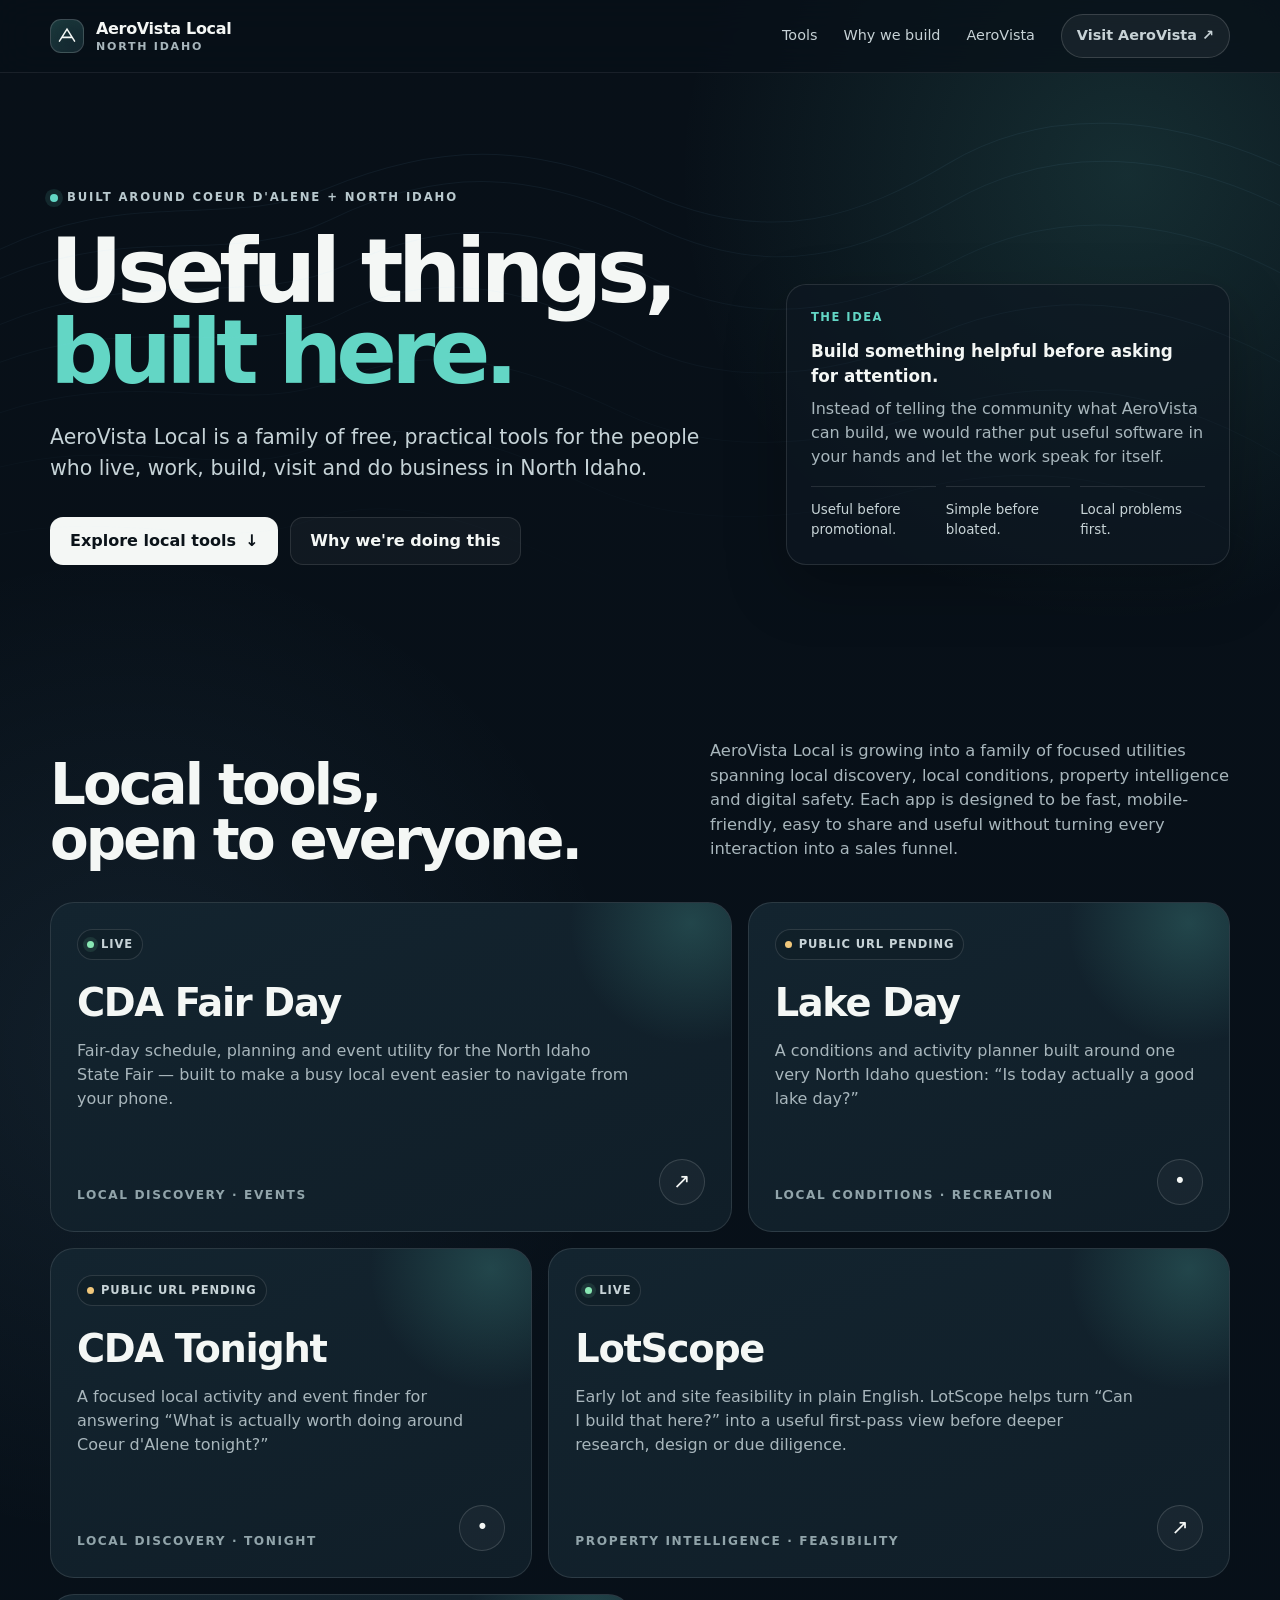
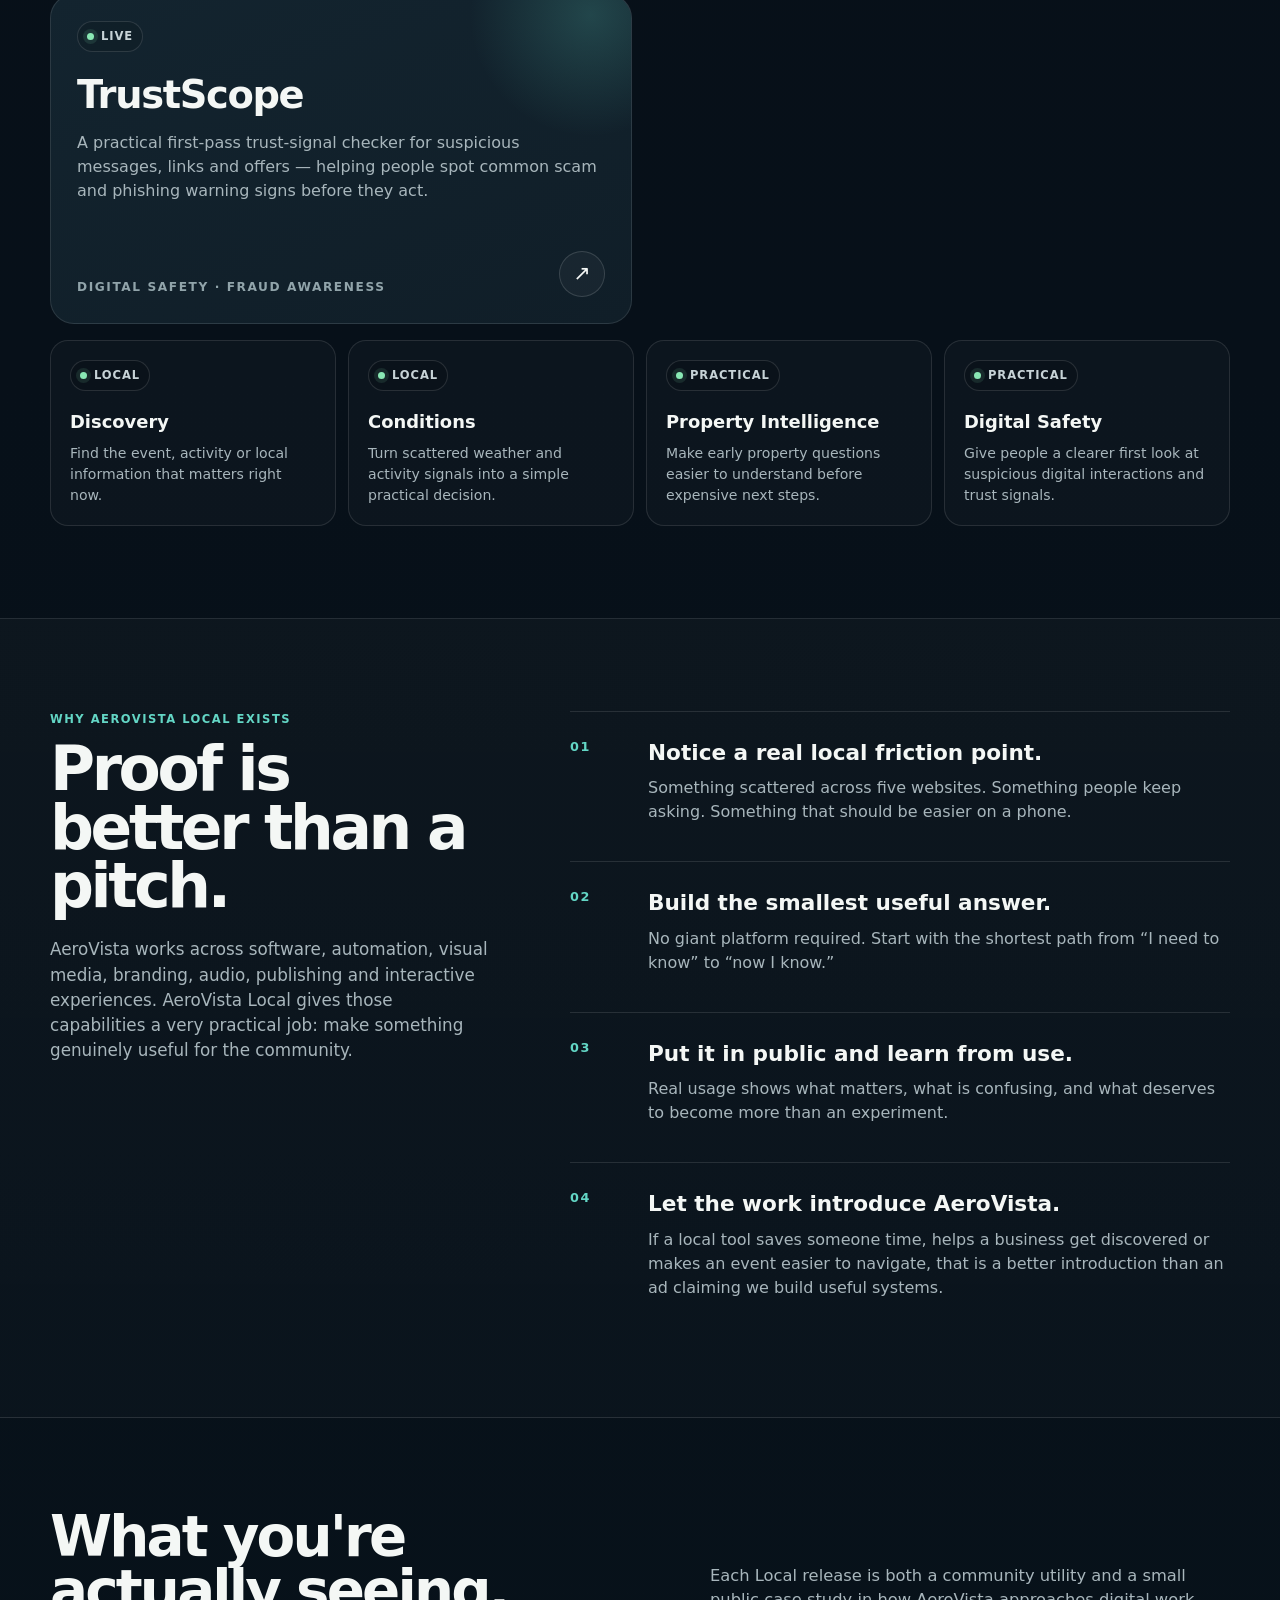
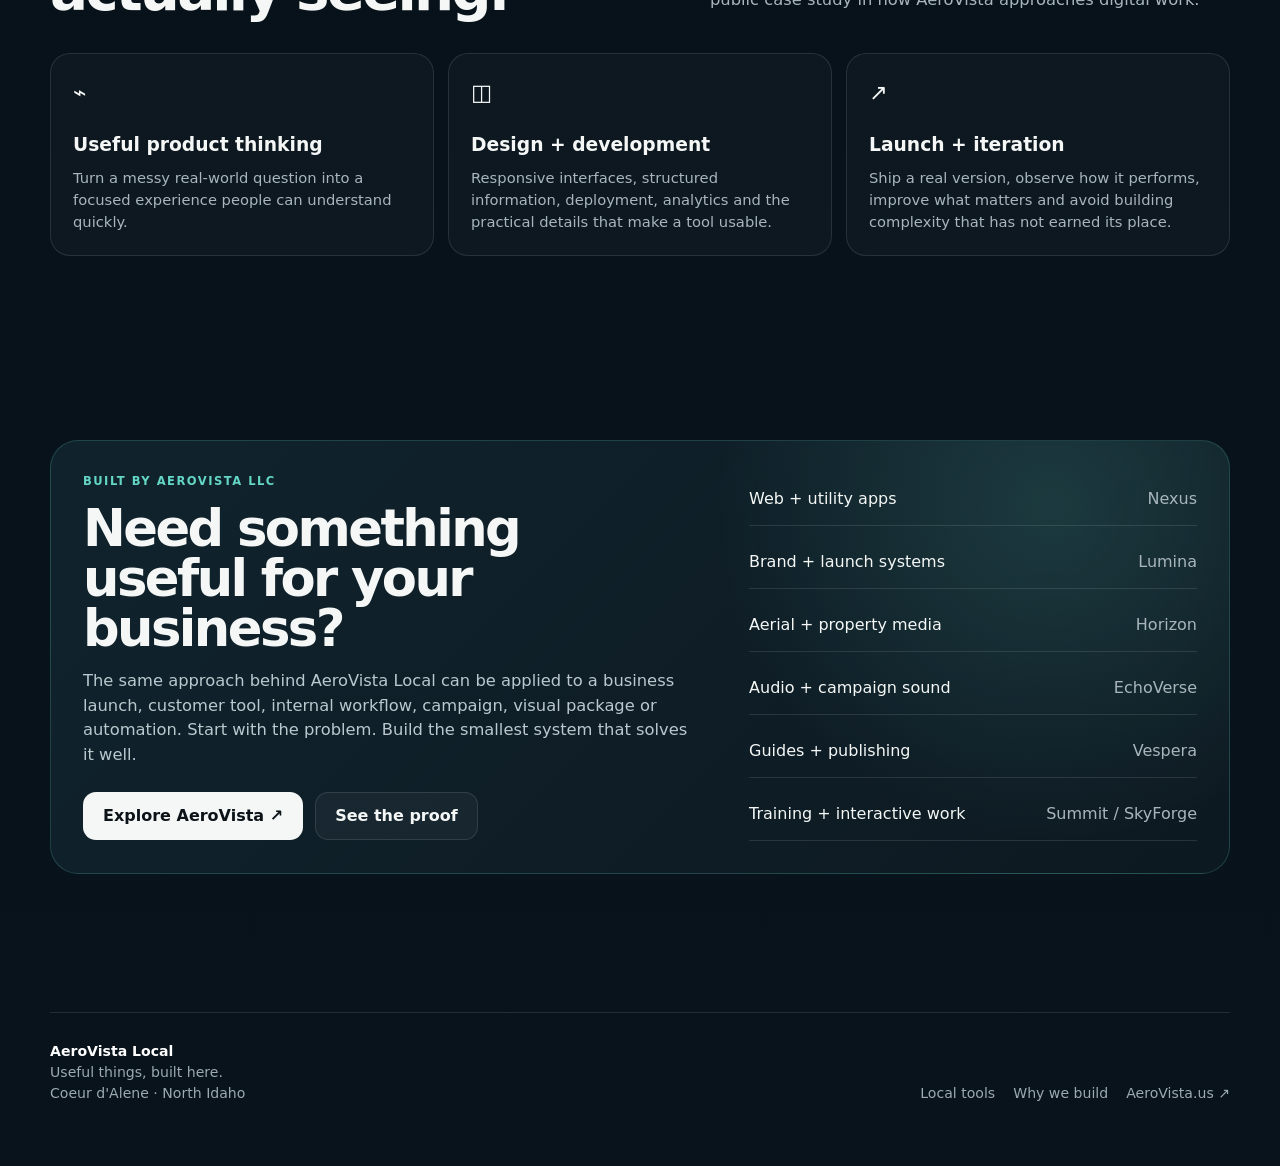
==== index.html @ 61e53342 "Rename aerovista-local-landing.html to index.html" ====
<!doctype html>
<html lang="en">
<head>
  <meta charset="utf-8" />
  <meta name="viewport" content="width=device-width,initial-scale=1" />
  <meta name="theme-color" content="#0a1118" />
  <meta name="description" content="AeroVista Local — free utilities for Coeur d'Alene and North Idaho spanning local discovery, conditions, property intelligence and digital safety." />
  <meta property="og:title" content="AeroVista Local — Useful things, built here." />
  <meta property="og:description" content="Free AeroVista Local utilities for North Idaho: CDA Fair Day, Lake Day, CDA Tonight, LotScope and TrustScope." />
  <meta property="og:type" content="website" />
  <title>AeroVista Local — Useful things, built here.</title>
  <style>
    :root{
      --bg:#081018;
      --bg2:#0d1821;
      --card:#101e28;
      --card2:#13242f;
      --ink:#f4f7f5;
      --muted:#a8b6bc;
      --soft:#dce6e4;
      --line:rgba(255,255,255,.11);
      --accent:#63d6c5;
      --accent2:#8bd2ff;
      --warm:#f0c77b;
      --good:#89e8b4;
      --shadow:0 22px 60px rgba(0,0,0,.25);
      --radius:24px;
      --max:1180px;
    }
    *{box-sizing:border-box}
    html{scroll-behavior:smooth}
    body{
      margin:0;
      font-family:Inter, ui-sans-serif, system-ui, -apple-system, BlinkMacSystemFont, "Segoe UI", sans-serif;
      color:var(--ink);
      background:
        radial-gradient(circle at 88% 4%, rgba(99,214,197,.15), transparent 28rem),
        radial-gradient(circle at 10% 24%, rgba(139,210,255,.08), transparent 31rem),
        linear-gradient(180deg,var(--bg),#071019 45%,#08131b 100%);
      line-height:1.5;
      min-height:100vh;
    }
    a{color:inherit;text-decoration:none}
    button,a{ -webkit-tap-highlight-color:transparent }
    .wrap{width:min(calc(100% - 36px),var(--max));margin:auto}
    .topo{
      position:absolute;inset:0;overflow:hidden;pointer-events:none;opacity:.33;
      mask-image:linear-gradient(to bottom,black 15%,transparent 95%);
    }
    .topo svg{width:100%;height:100%;min-height:820px;display:block}
    .site-header{
      position:sticky;top:0;z-index:50;
      backdrop-filter:blur(18px);
      background:rgba(8,16,24,.72);
      border-bottom:1px solid rgba(255,255,255,.075);
    }
    .nav{
      min-height:72px;display:flex;align-items:center;justify-content:space-between;gap:24px
    }
    .brand{display:flex;align-items:center;gap:12px;font-weight:760;letter-spacing:-.02em}
    .mark{
      width:34px;height:34px;border:1px solid rgba(255,255,255,.18);border-radius:11px;
      display:grid;place-items:center;background:linear-gradient(145deg,rgba(99,214,197,.18),rgba(139,210,255,.08));
      box-shadow:inset 0 0 25px rgba(99,214,197,.08);
    }
    .brand small{display:block;color:var(--muted);font-size:.69rem;text-transform:uppercase;letter-spacing:.16em;font-weight:700;margin-top:-2px}
    .nav-links{display:flex;align-items:center;gap:26px;color:#c7d2d6;font-size:.9rem}
    .nav-links a:hover{color:white}
    .nav-cta{
      border:1px solid rgba(255,255,255,.15);background:rgba(255,255,255,.055);
      padding:10px 15px;border-radius:999px;font-weight:700
    }
    .hero{position:relative;padding:112px 0 82px;overflow:hidden}
    .hero-grid{display:grid;grid-template-columns:1.2fr .8fr;gap:70px;align-items:end}
    .eyebrow{
      display:inline-flex;gap:9px;align-items:center;
      color:#b9c9ce;text-transform:uppercase;letter-spacing:.16em;font-weight:800;font-size:.73rem;
      margin-bottom:24px
    }
    .dot{width:8px;height:8px;border-radius:50%;background:var(--accent);box-shadow:0 0 0 5px rgba(99,214,197,.12)}
    h1{font-size:clamp(3.3rem,7vw,7.1rem);line-height:.91;letter-spacing:-.065em;margin:0 0 28px;max-width:900px}
    h1 .local{color:var(--accent)}
    .lede{font-size:clamp(1.08rem,1.6vw,1.35rem);color:#c6d3d7;max-width:720px;margin:0 0 34px}
    .hero-actions{display:flex;flex-wrap:wrap;gap:12px}
    .btn{
      min-height:48px;padding:0 19px;border-radius:13px;display:inline-flex;align-items:center;justify-content:center;
      gap:9px;font-weight:800;border:1px solid var(--line);transition:.2s transform,.2s background
    }
    .btn:hover{transform:translateY(-2px)}
    .btn.primary{background:var(--ink);color:#0b1319;border-color:transparent}
    .btn.secondary{background:rgba(255,255,255,.04)}
    .hero-note{
      padding:24px;border:1px solid var(--line);border-radius:20px;background:rgba(13,24,33,.7);
      box-shadow:var(--shadow)
    }
    .hero-note strong{font-size:1.05rem}
    .hero-note p{color:var(--muted);margin:8px 0 0}
    .mini-label{font-size:.72rem;text-transform:uppercase;letter-spacing:.13em;color:var(--accent);font-weight:850;margin-bottom:12px}
    .principles{display:grid;grid-template-columns:repeat(3,1fr);gap:10px;margin-top:17px}
    .principle{
      border-top:1px solid var(--line);padding-top:13px;color:#c7d3d6;font-size:.84rem
    }
    .section{padding:92px 0}
    .section-head{display:flex;align-items:end;justify-content:space-between;gap:40px;margin-bottom:34px}
    .section-head h2{font-size:clamp(2.2rem,4.4vw,4.5rem);line-height:.97;letter-spacing:-.05em;margin:0}
    .section-head p{max-width:520px;color:var(--muted);margin:0 0 6px;font-size:1.02rem}
    .tools-grid{display:grid;grid-template-columns:repeat(12,1fr);gap:16px}
    .tool{
      grid-column:span 6;min-height:330px;border-radius:var(--radius);border:1px solid var(--line);
      padding:26px;position:relative;overflow:hidden;background:linear-gradient(160deg,var(--card2),var(--card));
      display:flex;flex-direction:column;justify-content:space-between;
      transition:.22s transform,.22s border-color,.22s box-shadow
    }
    .tool:hover{transform:translateY(-4px);border-color:rgba(99,214,197,.34);box-shadow:0 26px 60px rgba(0,0,0,.22)}
    .tool:before{
      content:"";position:absolute;width:260px;height:260px;border-radius:50%;right:-90px;top:-110px;
      background:radial-gradient(circle,rgba(99,214,197,.2),transparent 66%);
    }
    .tool.featured{grid-column:span 7}
    .tool.side{grid-column:span 5}
    .status{
      display:inline-flex;align-items:center;gap:7px;border:1px solid rgba(255,255,255,.12);border-radius:999px;
      padding:6px 9px;color:#c7d3d7;font-size:.72rem;font-weight:850;text-transform:uppercase;letter-spacing:.08em;background:rgba(0,0,0,.11)
    }
    .status.live:before{content:"";width:7px;height:7px;border-radius:50%;background:var(--good);box-shadow:0 0 0 4px rgba(137,232,180,.11)}
    .status.next:before{content:"";width:7px;height:7px;border-radius:50%;background:var(--warm)}
    .tool h3{font-size:clamp(1.7rem,3vw,2.55rem);margin:14px 0 8px;letter-spacing:-.035em}
    .tool p{color:var(--muted);max-width:560px;margin:0}
    .tool-foot{display:flex;align-items:end;justify-content:space-between;gap:16px;margin-top:38px}
    .tool-type{font-size:.76rem;color:#91a4aa;text-transform:uppercase;letter-spacing:.13em;font-weight:800}
    .arrow{
      width:46px;height:46px;border-radius:50%;display:grid;place-items:center;border:1px solid rgba(255,255,255,.14);
      font-size:1.3rem;background:rgba(255,255,255,.035)
    }
    .coming{margin-top:16px;display:grid;grid-template-columns:repeat(4,1fr);gap:12px}
    .coming-card{border:1px solid var(--line);background:rgba(255,255,255,.025);border-radius:18px;padding:19px;min-height:160px}
    .coming-card h4{font-size:1.12rem;margin:18px 0 7px}
    .coming-card p{font-size:.88rem;color:var(--muted);margin:0}
    .story{
      border-block:1px solid var(--line);
      background:linear-gradient(180deg,rgba(255,255,255,.025),rgba(255,255,255,.012));
    }
    .story-grid{display:grid;grid-template-columns:.8fr 1.2fr;gap:80px;align-items:start}
    .story-sticky{position:sticky;top:110px}
    .story-sticky h2{font-size:clamp(2.5rem,4.8vw,4.9rem);line-height:.95;letter-spacing:-.055em;margin:0 0 22px}
    .story-sticky p{color:var(--muted);font-size:1.05rem}
    .steps{display:grid;gap:12px}
    .step{display:grid;grid-template-columns:58px 1fr;gap:20px;border-top:1px solid var(--line);padding:25px 0}
    .step-num{font-size:.8rem;color:var(--accent);font-weight:850;letter-spacing:.12em}
    .step h3{margin:0 0 7px;font-size:1.35rem}
    .step p{margin:0;color:var(--muted)}
    .proof-grid{display:grid;grid-template-columns:repeat(3,1fr);gap:14px}
    .proof-card{border:1px solid var(--line);border-radius:20px;padding:22px;background:rgba(255,255,255,.026)}
    .proof-card .icon{font-size:1.4rem}
    .proof-card h3{font-size:1.17rem;margin:22px 0 7px}
    .proof-card p{margin:0;color:var(--muted);font-size:.92rem}
    .business{
      padding:32px;border-radius:28px;border:1px solid rgba(99,214,197,.2);
      background:
        radial-gradient(circle at 85% 15%,rgba(99,214,197,.16),transparent 21rem),
        linear-gradient(135deg,#10232d,#0d1921);
      display:grid;grid-template-columns:1.15fr .85fr;gap:60px;align-items:center
    }
    .business h2{font-size:clamp(2.4rem,4vw,4.3rem);line-height:.98;letter-spacing:-.05em;margin:0 0 16px}
    .business p{color:#b9c9ce;font-size:1.02rem;max-width:650px}
    .service-list{display:grid;gap:10px}
    .service{padding:14px 0;border-bottom:1px solid var(--line);display:flex;justify-content:space-between;gap:20px}
    .service span:last-child{color:var(--muted)}
    .footer{padding:46px 0 62px;color:#9babb0;font-size:.88rem}
    .footer-grid{display:flex;justify-content:space-between;align-items:end;gap:30px;border-top:1px solid var(--line);padding-top:28px}
    .footer strong{color:white}
    .tiny-links{display:flex;gap:18px;flex-wrap:wrap}
    @media (max-width:900px){
      .nav-links a:not(.nav-cta){display:none}
      .hero{padding-top:82px}
      .hero-grid,.story-grid,.business{grid-template-columns:1fr;gap:36px}
      .hero-note{max-width:600px}
      .tool.featured,.tool.side,.tool{grid-column:span 12}
      .coming{grid-template-columns:repeat(2,1fr)}
      .story-sticky{position:static}
      .proof-grid{grid-template-columns:1fr}
      .section-head{display:block}
      .section-head p{margin-top:18px}
    }
    @media (max-width:580px){
      .wrap{width:min(calc(100% - 24px),var(--max))}
      .nav{min-height:64px}
      .brand small{display:none}
      .hero{padding:66px 0 60px}
      h1{font-size:clamp(3rem,17vw,4.7rem)}
      .principles{grid-template-columns:1fr}
      .section{padding:68px 0}
      .coming{grid-template-columns:1fr}
      .tool{min-height:300px;padding:22px}
      .business{padding:24px}
      .footer-grid{display:block}
      .tiny-links{margin-top:22px}
    }
    @media (prefers-reduced-motion:reduce){
      html{scroll-behavior:auto}
      *{transition:none!important}
    }
  </style>
</head>
<body>
  <header class="site-header">
    <div class="wrap nav">
      <a class="brand" href="#top" aria-label="AeroVista Local home">
        <span class="mark" aria-hidden="true">
          <svg viewBox="0 0 32 32" width="22" height="22" fill="none">
            <path d="M5 23.5 16 6l11 17.5M9.2 18h13.6" stroke="currentColor" stroke-width="2.2" stroke-linecap="round"/>
          </svg>
        </span>
        <span>AeroVista Local<small>North Idaho</small></span>
      </a>
      <nav class="nav-links" aria-label="Primary navigation">
        <a href="#tools">Tools</a>
        <a href="#why">Why we build</a>
        <a href="#aerovista">AeroVista</a>
        <a class="nav-cta" href="https://aerovista.us/" target="_blank" rel="noopener">Visit AeroVista ↗</a>
      </nav>
    </div>
  </header>

  <main id="top">
    <section class="hero">
      <div class="topo" aria-hidden="true">
        <svg viewBox="0 0 1600 900" preserveAspectRatio="none">
          <g fill="none" stroke="rgba(139,210,255,.20)" stroke-width="1.1">
            <path d="M-40 212C144 117 273 176 408 127s251-54 405 6 264 23 373-34 269-69 472 28"/>
            <path d="M-54 249c199-99 327-28 467-88s256-54 406 8 260 27 374-29 270-70 469 35"/>
            <path d="M-39 292c200-90 339-27 476-83s249-39 385 19 263 27 376-24 270-59 445 37"/>
            <path d="M-52 337c210-90 345-13 474-71s242-27 371 30 264 32 383-11 269-52 451 46"/>
            <path d="M-44 388c199-78 337-5 465-51s235-15 358 36 263 35 384-1 271-42 449 55"/>
            <path d="M-55 447c195-62 328 5 448-36s230-4 345 43 264 38 390 7 276-33 440 58"/>
            <path d="M-46 516c183-46 314 13 430-24s224 7 336 50 269 42 396 15 278-20 423 63"/>
            <path d="M-55 595c178-32 299 20 411-8s219 18 329 56 270 47 401 25 278-9 416 66"/>
          </g>
        </svg>
      </div>
      <div class="wrap hero-grid">
        <div>
          <div class="eyebrow"><span class="dot"></span> Built around Coeur d'Alene + North Idaho</div>
          <h1>Useful things,<br><span class="local">built here.</span></h1>
          <p class="lede">
            AeroVista Local is a family of free, practical tools for the people who live, work, build, visit and do business in North Idaho.
          </p>
          <div class="hero-actions">
            <a class="btn primary" href="#tools">Explore local tools <span>↓</span></a>
            <a class="btn secondary" href="#why">Why we're doing this</a>
          </div>
        </div>
        <aside class="hero-note">
          <div class="mini-label">The idea</div>
          <strong>Build something helpful before asking for attention.</strong>
          <p>
            Instead of telling the community what AeroVista can build, we would rather put useful software in your hands and let the work speak for itself.
          </p>
          <div class="principles">
            <div class="principle">Useful before promotional.</div>
            <div class="principle">Simple before bloated.</div>
            <div class="principle">Local problems first.</div>
          </div>
        </aside>
      </div>
    </section>

    <section class="section" id="tools">
      <div class="wrap">
        <div class="section-head">
          <h2>Local tools,<br>open to everyone.</h2>
          <p>
            AeroVista Local is growing into a family of focused utilities spanning local discovery, local conditions, property intelligence and digital safety. Each app is designed to be fast, mobile-friendly, easy to share and useful without turning every interaction into a sales funnel.
          </p>
        </div>


        <div class="tools-grid">
          <a class="tool featured" href="https://cdafair.aerovista.us/" target="_blank" rel="noopener">
            <div>
              <span class="status live">Live</span>
              <h3>CDA Fair Day</h3>
              <p>
                Fair-day schedule, planning and event utility for the North Idaho State Fair — built to make a busy local event easier to navigate from your phone.
              </p>
            </div>
            <div class="tool-foot">
              <span class="tool-type">Local discovery · Events</span>
              <span class="arrow" aria-hidden="true">↗</span>
            </div>
          </a>

          <div class="tool side">
            <div>
              <span class="status next">Public URL pending</span>
              <h3>Lake Day</h3>
              <p>
                A conditions and activity planner built around one very North Idaho question: “Is today actually a good lake day?”
              </p>
            </div>
            <div class="tool-foot">
              <span class="tool-type">Local conditions · Recreation</span>
              <span class="arrow" aria-hidden="true">•</span>
            </div>
          </div>

          <div class="tool side">
            <div>
              <span class="status next">Public URL pending</span>
              <h3>CDA Tonight</h3>
              <p>
                A focused local activity and event finder for answering “What is actually worth doing around Coeur d'Alene tonight?”
              </p>
            </div>
            <div class="tool-foot">
              <span class="tool-type">Local discovery · Tonight</span>
              <span class="arrow" aria-hidden="true">•</span>
            </div>
          </div>

          <a class="tool featured" href="https://lotscope.aerovista.us/" target="_blank" rel="noopener">
            <div>
              <span class="status live">Live</span>
              <h3>LotScope</h3>
              <p>
                Early lot and site feasibility in plain English. LotScope helps turn “Can I build that here?” into a useful first-pass view before deeper research, design or due diligence.
              </p>
            </div>
            <div class="tool-foot">
              <span class="tool-type">Property intelligence · Feasibility</span>
              <span class="arrow" aria-hidden="true">↗</span>
            </div>
          </a>

          <a class="tool" href="https://trustscope.aerovista.us/" target="_blank" rel="noopener">
            <div>
              <span class="status live">Live</span>
              <h3>TrustScope</h3>
              <p>
                A practical first-pass trust-signal checker for suspicious messages, links and offers — helping people spot common scam and phishing warning signs before they act.
              </p>
            </div>
            <div class="tool-foot">
              <span class="tool-type">Digital safety · Fraud awareness</span>
              <span class="arrow" aria-hidden="true">↗</span>
            </div>
          </a>
        </div>

        <div class="coming" aria-label="AeroVista Local focus areas">
          <div class="coming-card">
            <span class="status live">Local</span>
            <h4>Discovery</h4>
            <p>Find the event, activity or local information that matters right now.</p>
          </div>
          <div class="coming-card">
            <span class="status live">Local</span>
            <h4>Conditions</h4>
            <p>Turn scattered weather and activity signals into a simple practical decision.</p>
          </div>
          <div class="coming-card">
            <span class="status live">Practical</span>
            <h4>Property Intelligence</h4>
            <p>Make early property questions easier to understand before expensive next steps.</p>
          </div>
          <div class="coming-card">
            <span class="status live">Practical</span>
            <h4>Digital Safety</h4>
            <p>Give people a clearer first look at suspicious digital interactions and trust signals.</p>
          </div>
        </div>
      </div>
    </section>

    <section class="section story" id="why">
      <div class="wrap story-grid">
        <div class="story-sticky">
          <div class="mini-label">Why AeroVista Local exists</div>
          <h2>Proof is better than a pitch.</h2>
          <p>
            AeroVista works across software, automation, visual media, branding, audio, publishing and interactive experiences. AeroVista Local gives those capabilities a very practical job: make something genuinely useful for the community.
          </p>
        </div>
        <div class="steps">
          <div class="step">
            <div class="step-num">01</div>
            <div>
              <h3>Notice a real local friction point.</h3>
              <p>Something scattered across five websites. Something people keep asking. Something that should be easier on a phone.</p>
            </div>
          </div>
          <div class="step">
            <div class="step-num">02</div>
            <div>
              <h3>Build the smallest useful answer.</h3>
              <p>No giant platform required. Start with the shortest path from “I need to know” to “now I know.”</p>
            </div>
          </div>
          <div class="step">
            <div class="step-num">03</div>
            <div>
              <h3>Put it in public and learn from use.</h3>
              <p>Real usage shows what matters, what is confusing, and what deserves to become more than an experiment.</p>
            </div>
          </div>
          <div class="step">
            <div class="step-num">04</div>
            <div>
              <h3>Let the work introduce AeroVista.</h3>
              <p>If a local tool saves someone time, helps a business get discovered or makes an event easier to navigate, that is a better introduction than an ad claiming we build useful systems.</p>
            </div>
          </div>
        </div>
      </div>
    </section>

    <section class="section">
      <div class="wrap">
        <div class="section-head">
          <h2>What you're<br>actually seeing.</h2>
          <p>
            Each Local release is both a community utility and a small public case study in how AeroVista approaches digital work.
          </p>
        </div>
        <div class="proof-grid">
          <div class="proof-card">
            <div class="icon">⌁</div>
            <h3>Useful product thinking</h3>
            <p>Turn a messy real-world question into a focused experience people can understand quickly.</p>
          </div>
          <div class="proof-card">
            <div class="icon">◫</div>
            <h3>Design + development</h3>
            <p>Responsive interfaces, structured information, deployment, analytics and the practical details that make a tool usable.</p>
          </div>
          <div class="proof-card">
            <div class="icon">↗</div>
            <h3>Launch + iteration</h3>
            <p>Ship a real version, observe how it performs, improve what matters and avoid building complexity that has not earned its place.</p>
          </div>
        </div>
      </div>
    </section>

    <section class="section" id="aerovista">
      <div class="wrap business">
        <div>
          <div class="mini-label">Built by AeroVista LLC</div>
          <h2>Need something useful for your business?</h2>
          <p>
            The same approach behind AeroVista Local can be applied to a business launch, customer tool, internal workflow, campaign, visual package or automation. Start with the problem. Build the smallest system that solves it well.
          </p>
          <div class="hero-actions" style="margin-top:25px">
            <a class="btn primary" href="https://aerovista.us/" target="_blank" rel="noopener">Explore AeroVista ↗</a>
            <a class="btn secondary" href="#tools">See the proof</a>
          </div>
        </div>
        <div class="service-list" aria-label="AeroVista capabilities">
          <div class="service"><span>Web + utility apps</span><span>Nexus</span></div>
          <div class="service"><span>Brand + launch systems</span><span>Lumina</span></div>
          <div class="service"><span>Aerial + property media</span><span>Horizon</span></div>
          <div class="service"><span>Audio + campaign sound</span><span>EchoVerse</span></div>
          <div class="service"><span>Guides + publishing</span><span>Vespera</span></div>
          <div class="service"><span>Training + interactive work</span><span>Summit / SkyForge</span></div>
        </div>
      </div>
    </section>
  </main>

  <footer class="footer">
    <div class="wrap footer-grid">
      <div>
        <strong>AeroVista Local</strong><br>
        Useful things, built here.<br>
        <span>Coeur d'Alene · North Idaho</span>
      </div>
      <div class="tiny-links">
        <a href="#tools">Local tools</a>
        <a href="#why">Why we build</a>
        <a href="https://aerovista.us/" target="_blank" rel="noopener">AeroVista.us ↗</a>
      </div>
    </div>
  </footer>
</body>
</html>
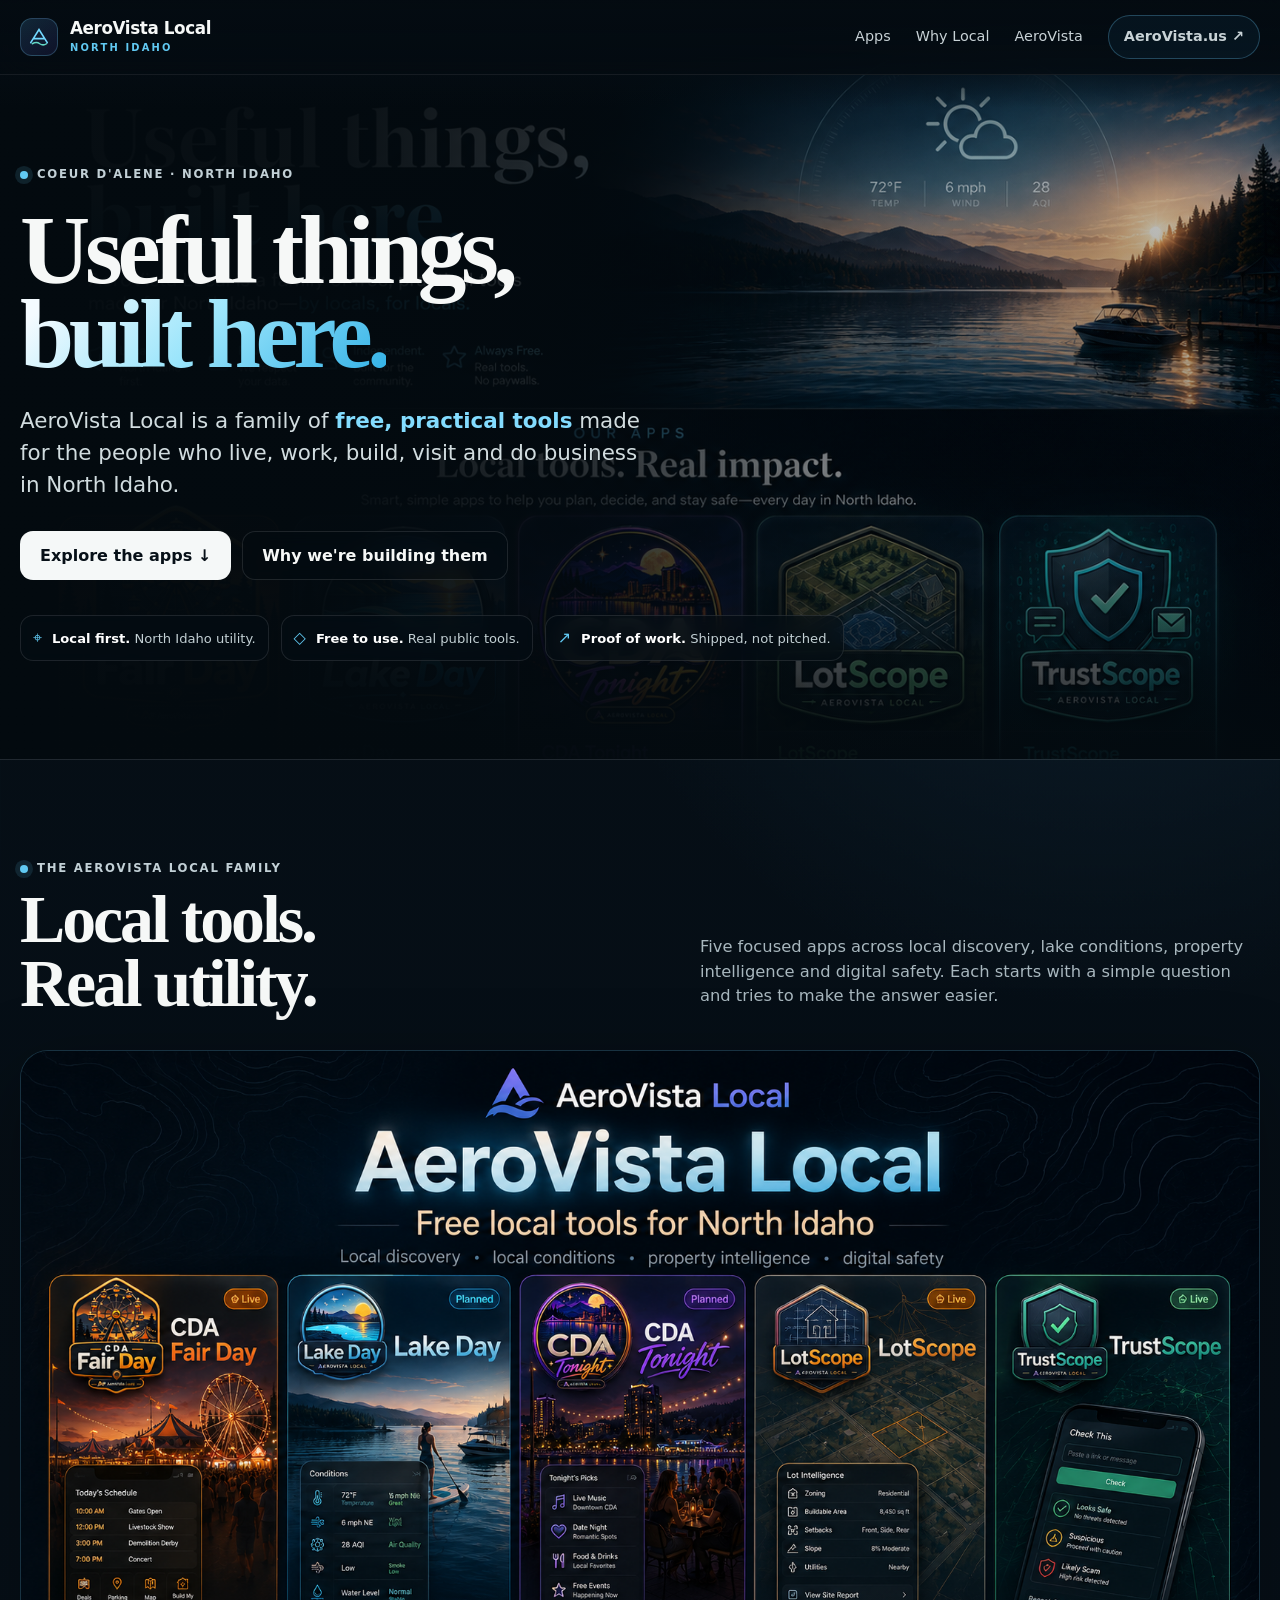
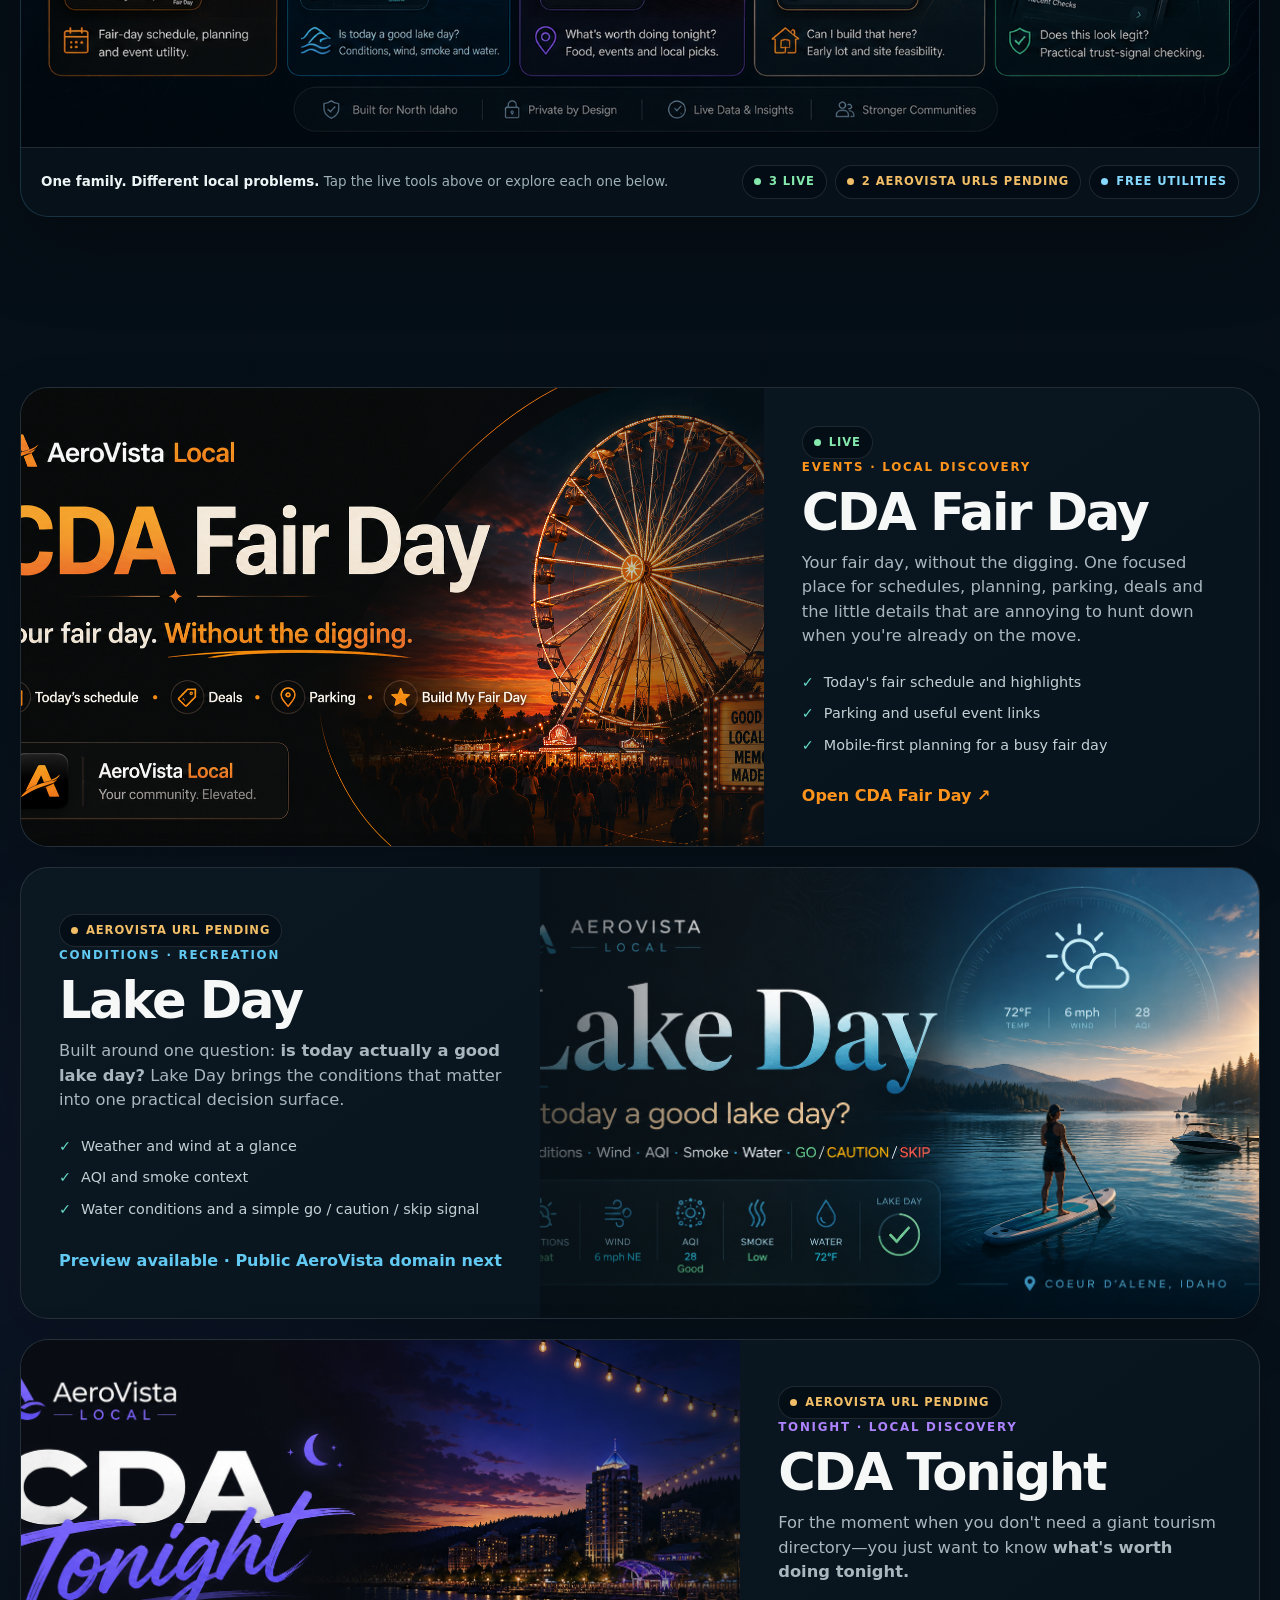
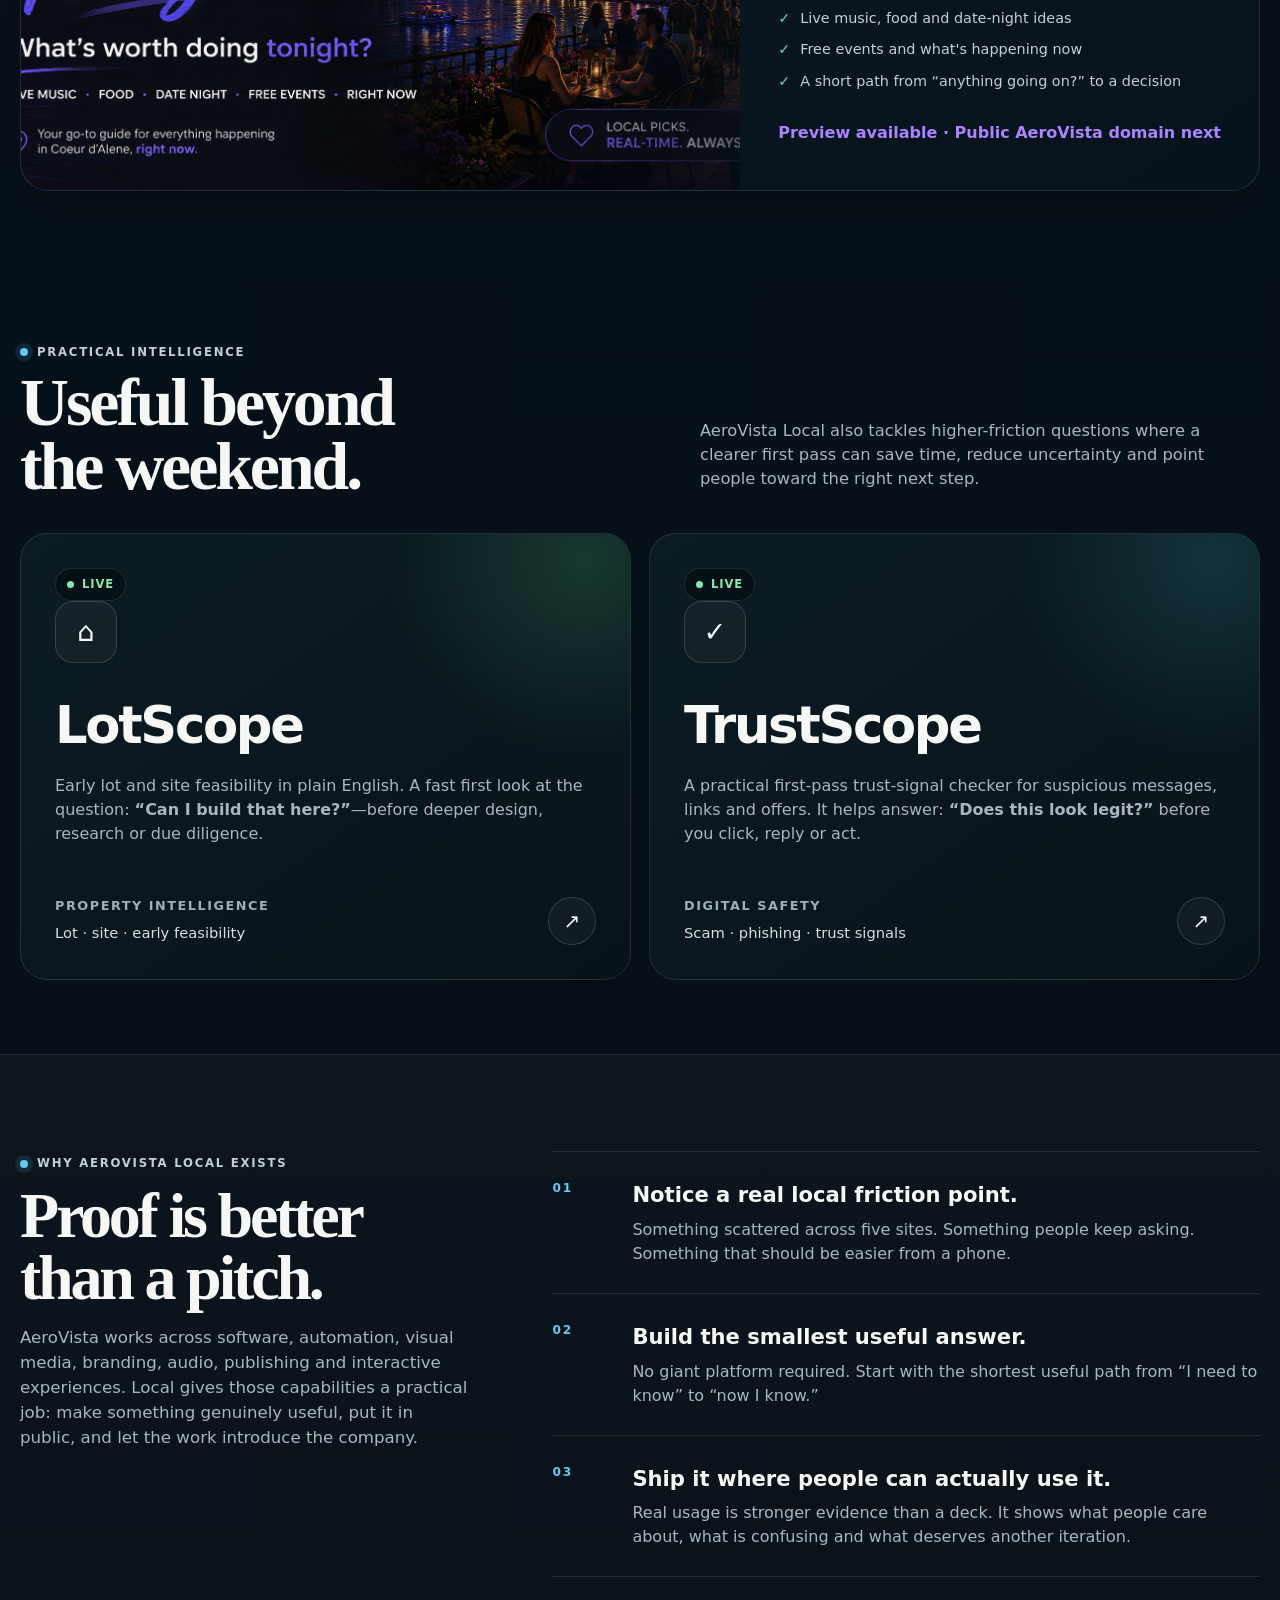
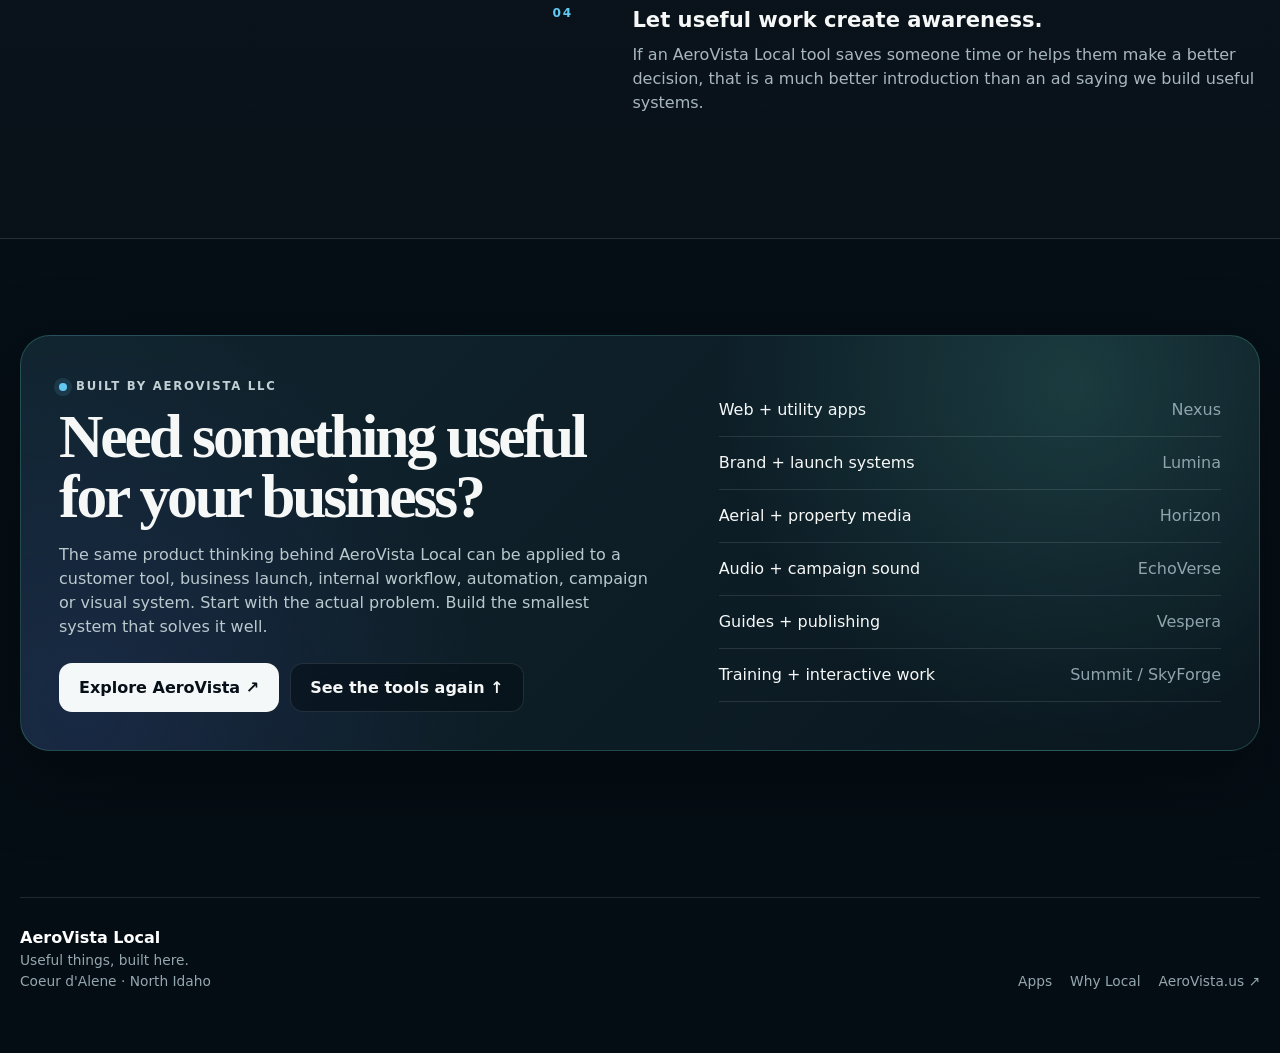
==== commit 6e982915: "Upgrade AeroVista Local visual landing experience" ====
--- a/index.html
+++ b/index.html
@@ -3,483 +3,340 @@
 <head>
   <meta charset="utf-8" />
   <meta name="viewport" content="width=device-width,initial-scale=1" />
-  <meta name="theme-color" content="#0a1118" />
-  <meta name="description" content="AeroVista Local — free utilities for Coeur d'Alene and North Idaho spanning local discovery, conditions, property intelligence and digital safety." />
+  <meta name="theme-color" content="#061019" />
+  <meta name="description" content="AeroVista Local is a family of free, practical tools for Coeur d'Alene and North Idaho — local discovery, conditions, property intelligence and digital safety." />
   <meta property="og:title" content="AeroVista Local — Useful things, built here." />
-  <meta property="og:description" content="Free AeroVista Local utilities for North Idaho: CDA Fair Day, Lake Day, CDA Tonight, LotScope and TrustScope." />
+  <meta property="og:description" content="Free practical tools for North Idaho: CDA Fair Day, Lake Day, CDA Tonight, LotScope and TrustScope." />
   <meta property="og:type" content="website" />
+  <meta property="og:image" content="public/local_hero.png" />
+  <meta name="twitter:card" content="summary_large_image" />
+  <meta name="twitter:title" content="AeroVista Local — Useful things, built here." />
+  <meta name="twitter:description" content="Free practical tools for North Idaho." />
+  <meta name="twitter:image" content="public/local_hero.png" />
+  <link rel="preload" as="image" href="public/local_hero.png" />
   <title>AeroVista Local — Useful things, built here.</title>
   <style>
     :root{
-      --bg:#081018;
-      --bg2:#0d1821;
-      --card:#101e28;
-      --card2:#13242f;
-      --ink:#f4f7f5;
-      --muted:#a8b6bc;
-      --soft:#dce6e4;
+      --bg:#050d14;
+      --bg-2:#08141e;
+      --surface:#0b1822;
+      --surface-2:#0f202b;
+      --ink:#f6f8f7;
+      --muted:#a8b7be;
       --line:rgba(255,255,255,.11);
-      --accent:#63d6c5;
-      --accent2:#8bd2ff;
-      --warm:#f0c77b;
-      --good:#89e8b4;
-      --shadow:0 22px 60px rgba(0,0,0,.25);
-      --radius:24px;
-      --max:1180px;
+      --blue:#61c9f2;
+      --teal:#63d8c5;
+      --orange:#ff941d;
+      --violet:#8a69ff;
+      --green:#65dc9b;
+      --shadow:0 26px 80px rgba(0,0,0,.34);
+      --radius:26px;
+      --max:1240px;
     }
     *{box-sizing:border-box}
-    html{scroll-behavior:smooth}
-    body{
-      margin:0;
-      font-family:Inter, ui-sans-serif, system-ui, -apple-system, BlinkMacSystemFont, "Segoe UI", sans-serif;
-      color:var(--ink);
-      background:
-        radial-gradient(circle at 88% 4%, rgba(99,214,197,.15), transparent 28rem),
-        radial-gradient(circle at 10% 24%, rgba(139,210,255,.08), transparent 31rem),
-        linear-gradient(180deg,var(--bg),#071019 45%,#08131b 100%);
-      line-height:1.5;
-      min-height:100vh;
+    html{scroll-behavior:smooth;background:var(--bg)}
+    body{margin:0;color:var(--ink);background:
+      radial-gradient(circle at 86% 8%,rgba(63,150,205,.12),transparent 34rem),
+      radial-gradient(circle at 12% 48%,rgba(90,76,210,.08),transparent 32rem),
+      linear-gradient(180deg,#050d14 0%,#07111a 50%,#050d14 100%);
+      font-family:Inter,ui-sans-serif,system-ui,-apple-system,BlinkMacSystemFont,"Segoe UI",sans-serif;
+      line-height:1.5;overflow-x:hidden}
+    a{color:inherit;text-decoration:none}
+    img{display:block;max-width:100%}
+    .wrap{width:min(calc(100% - 40px),var(--max));margin:auto}
+    .eyebrow{display:inline-flex;align-items:center;gap:9px;color:#c2d0d6;font-weight:800;font-size:.73rem;letter-spacing:.15em;text-transform:uppercase}
+    .eyebrow:before{content:"";width:8px;height:8px;border-radius:50%;background:var(--blue);box-shadow:0 0 0 5px rgba(97,201,242,.12)}
+    .pill{display:inline-flex;align-items:center;gap:8px;border:1px solid var(--line);background:rgba(4,12,18,.72);border-radius:999px;padding:7px 11px;font-size:.72rem;font-weight:850;letter-spacing:.08em;text-transform:uppercase;white-space:nowrap}
+    .pill:before{content:"";width:7px;height:7px;border-radius:50%;background:currentColor}
+    .pill.live{color:#85e9ae}.pill.pending{color:#f1bd66}.pill.free{color:#86d9ff}
+
+    /* Header */
+    .header{position:fixed;inset:0 0 auto;z-index:80;border-bottom:1px solid rgba(255,255,255,.07);background:linear-gradient(180deg,rgba(4,11,17,.93),rgba(4,11,17,.72));backdrop-filter:blur(20px)}
+    .nav{height:74px;display:flex;align-items:center;justify-content:space-between;gap:24px}
+    .brand{display:flex;align-items:center;gap:12px;font-weight:800;letter-spacing:-.025em}
+    .brand-mark{width:38px;height:38px;border-radius:12px;display:grid;place-items:center;border:1px solid rgba(120,213,255,.23);background:linear-gradient(145deg,rgba(80,170,230,.18),rgba(120,85,255,.1))}
+    .brand-mark svg{width:24px;height:24px}
+    .brand-copy{line-height:1.05;font-size:1.05rem}.brand-copy small{display:block;margin-top:5px;color:var(--blue);font-size:.62rem;letter-spacing:.22em;text-transform:uppercase}
+    .nav-links{display:flex;align-items:center;gap:25px;color:#c8d2d6;font-size:.9rem}
+    .nav-links a{transition:.2s color}.nav-links a:hover{color:white}
+    .nav-cta{padding:10px 15px;border:1px solid rgba(107,205,248,.28);border-radius:999px;background:rgba(47,134,183,.08);font-weight:750}
+
+    /* Hero */
+    .hero{position:relative;min-height:760px;padding:150px 0 86px;display:flex;align-items:center;overflow:hidden;border-bottom:1px solid var(--line);isolation:isolate}
+    .hero:before{content:"";position:absolute;inset:0;z-index:-3;background-image:url('public/local_hero.png');background-repeat:no-repeat;background-position:center top;background-size:cover;filter:saturate(.94) contrast(1.03)}
+    .hero:after{content:"";position:absolute;inset:0;z-index:-2;background:
+      linear-gradient(90deg,rgba(3,10,15,.99) 0%,rgba(3,10,15,.96) 27%,rgba(3,10,15,.80) 47%,rgba(3,10,15,.32) 68%,rgba(3,10,15,.18) 100%),
+      linear-gradient(180deg,rgba(3,10,15,.64) 0%,rgba(3,10,15,.05) 25%,rgba(3,10,15,.24) 73%,rgba(3,10,15,.95) 100%)}
+    .hero-topmask{position:absolute;z-index:-1;inset:0 0 auto;height:108px;background:linear-gradient(180deg,#050d14 0%,rgba(5,13,20,.91) 45%,transparent 100%)}
+    .hero-copy{max-width:690px}
+    .hero h1{font-family:Georgia,"Times New Roman",serif;font-size:clamp(4rem,7.6vw,7.5rem);line-height:.87;letter-spacing:-.055em;margin:22px 0 28px;font-weight:600;text-wrap:balance}
+    .hero h1 span{background:linear-gradient(135deg,#f4fbff 10%,#9be5fb 50%,#2caee5 100%);-webkit-background-clip:text;background-clip:text;color:transparent}
+    .hero-lede{font-size:clamp(1.08rem,1.8vw,1.34rem);color:#d1dcdf;max-width:635px;margin:0 0 30px}
+    .hero-lede strong{color:#83dcff;font-weight:700}
+    .hero-actions{display:flex;flex-wrap:wrap;gap:11px;margin-bottom:35px}
+    .btn{min-height:49px;padding:0 19px;border-radius:13px;display:inline-flex;align-items:center;justify-content:center;gap:9px;border:1px solid var(--line);font-weight:800;transition:.2s transform,.2s border-color,.2s background}
+    .btn:hover{transform:translateY(-2px);border-color:rgba(131,220,255,.42)}
+    .btn.primary{background:#f5f8f8;color:#071018;border-color:transparent}
+    .btn.ghost{background:rgba(4,12,18,.48);backdrop-filter:blur(8px)}
+    .hero-signals{display:grid;grid-template-columns:repeat(3,max-content);gap:12px}
+    .signal{display:flex;gap:10px;align-items:center;padding:10px 12px;border-radius:13px;border:1px solid rgba(255,255,255,.10);background:rgba(5,13,20,.55);backdrop-filter:blur(8px);font-size:.82rem;color:#c3d0d4}
+    .signal b{color:white}
+    .signal-icon{font-size:1rem;color:var(--blue)}
+
+    /* Sections */
+    .section{padding:96px 0}
+    .section.slim{padding:74px 0}
+    .section-head{display:flex;align-items:end;justify-content:space-between;gap:40px;margin-bottom:34px}
+    .section-head h2{font-family:Georgia,"Times New Roman",serif;font-weight:600;font-size:clamp(2.6rem,5.3vw,5.4rem);line-height:.94;letter-spacing:-.045em;margin:8px 0 0}
+    .section-head p{color:var(--muted);max-width:560px;margin:0 0 7px;font-size:1.02rem}
+
+    /* Family spread */
+    .family-shell{border:1px solid rgba(105,199,241,.18);border-radius:28px;background:#06111a;box-shadow:var(--shadow);overflow:hidden;position:relative}
+    .family-visual{position:relative;overflow:hidden}
+    .family-visual img{width:100%;height:auto}
+    .family-visual:after{content:"";position:absolute;inset:auto 0 0;height:24%;pointer-events:none;background:linear-gradient(180deg,transparent,rgba(3,9,14,.35))}
+    .hotspot{position:absolute;top:28%;height:63%;border-radius:18px;border:1px solid transparent;transition:.2s border-color,.2s background,.2s transform;z-index:2}
+    .hotspot.live:hover{border-color:rgba(255,255,255,.28);background:rgba(255,255,255,.025);transform:translateY(-2px)}
+    .hotspot.fair{left:2.1%;width:18.6%}.hotspot.lake{left:21.25%;width:18.7%}.hotspot.tonight{left:40.55%;width:18.6%}.hotspot.lot{left:59.85%;width:18.7%}.hotspot.trust{left:79.05%;width:18.8%}
+    .family-meta{display:flex;justify-content:space-between;align-items:center;gap:24px;padding:17px 20px;border-top:1px solid var(--line);color:#9fb0b7;font-size:.84rem}
+    .family-meta strong{color:#edf4f5}
+    .family-status{display:flex;gap:8px;flex-wrap:wrap}
+
+    /* App detail panels */
+    .apps{display:grid;gap:20px}
+    .app-panel{position:relative;overflow:hidden;border:1px solid var(--line);border-radius:28px;background:linear-gradient(145deg,#0b1822,#07131c);display:grid;grid-template-columns:1.2fr .8fr;min-height:450px;box-shadow:0 20px 55px rgba(0,0,0,.18)}
+    .app-panel.reverse{grid-template-columns:.8fr 1.2fr}.app-panel.reverse .app-media{order:2}
+    .app-media{min-height:450px;position:relative;overflow:hidden;background:#02080d}
+    .app-media img{width:100%;height:100%;object-fit:cover;transition:transform .5s ease}.app-panel:hover .app-media img{transform:scale(1.018)}
+    .app-media:after{content:"";position:absolute;inset:0;pointer-events:none;background:linear-gradient(90deg,transparent 70%,rgba(6,15,22,.6))}
+    .reverse .app-media:after{background:linear-gradient(270deg,transparent 70%,rgba(6,15,22,.65))}
+    .app-copy{padding:38px;display:flex;flex-direction:column;justify-content:center;position:relative}
+    .app-kicker{font-size:.74rem;text-transform:uppercase;letter-spacing:.15em;font-weight:850;margin-bottom:11px}
+    .fair .app-kicker,.fair .app-link{color:var(--orange)}.lake .app-kicker,.lake .app-link{color:var(--blue)}.tonight .app-kicker,.tonight .app-link{color:#ad83ff}
+    .app-copy h3{font-size:clamp(2.2rem,4vw,4rem);letter-spacing:-.045em;line-height:.96;margin:0 0 14px}
+    .app-copy p{color:var(--muted);font-size:1.02rem;margin:0 0 23px}
+    .feature-list{display:grid;gap:10px;margin:0 0 28px;padding:0;list-style:none;color:#c4d0d4;font-size:.9rem}
+    .feature-list li{display:flex;gap:10px}.feature-list li:before{content:"✓";color:var(--teal);font-weight:900}
+    .app-link{display:inline-flex;align-items:center;gap:9px;font-weight:850;width:max-content}.app-link:hover{text-decoration:underline;text-underline-offset:5px}
+
+    /* Utility duo */
+    .utility-grid{display:grid;grid-template-columns:1fr 1fr;gap:18px}
+    .utility-card{position:relative;overflow:hidden;min-height:390px;border-radius:27px;border:1px solid var(--line);padding:34px;background:linear-gradient(145deg,#0c1b22,#081219);display:flex;flex-direction:column;justify-content:space-between}
+    .utility-card:before{content:"";position:absolute;width:430px;height:430px;border-radius:50%;right:-170px;top:-190px;opacity:.7;pointer-events:none}
+    .utility-card.lot:before{background:radial-gradient(circle,rgba(88,221,145,.24),transparent 65%)}.utility-card.trust:before{background:radial-gradient(circle,rgba(61,208,212,.22),transparent 65%)}
+    .utility-icon{width:62px;height:62px;border-radius:18px;border:1px solid rgba(255,255,255,.14);display:grid;place-items:center;font-size:1.7rem;background:rgba(255,255,255,.04);position:relative;z-index:1}
+    .utility-card h3{font-size:clamp(2.2rem,4vw,3.6rem);letter-spacing:-.045em;margin:24px 0 10px;position:relative;z-index:1}.utility-card p{color:var(--muted);max-width:540px;margin:0;position:relative;z-index:1}
+    .utility-bottom{display:flex;align-items:end;justify-content:space-between;gap:20px;margin-top:50px;position:relative;z-index:1}.utility-bottom strong{display:block;font-size:.8rem;text-transform:uppercase;letter-spacing:.12em;color:#9eb0b7;margin-bottom:6px}.utility-bottom span{color:#d6e0e2;font-size:.92rem}
+    .round-link{width:48px;height:48px;border-radius:50%;border:1px solid rgba(255,255,255,.15);display:grid;place-items:center;background:rgba(255,255,255,.035);font-size:1.25rem;transition:.2s transform,.2s border-color}.round-link:hover{transform:translate(2px,-2px);border-color:rgba(101,220,155,.55)}
+
+    /* Story */
+    .story{border-block:1px solid var(--line);background:linear-gradient(180deg,rgba(255,255,255,.025),rgba(255,255,255,.012))}
+    .story-grid{display:grid;grid-template-columns:.78fr 1.22fr;gap:80px;align-items:start}.story-lead{position:sticky;top:110px}.story-lead h2{font-family:Georgia,"Times New Roman",serif;font-size:clamp(2.8rem,5vw,5rem);line-height:.96;letter-spacing:-.05em;margin:10px 0 18px;font-weight:600}.story-lead p{color:var(--muted);font-size:1.04rem}
+    .story-steps{display:grid}.story-step{display:grid;grid-template-columns:62px 1fr;gap:18px;border-top:1px solid var(--line);padding:27px 0}.story-num{font-size:.76rem;letter-spacing:.16em;font-weight:900;color:var(--blue)}.story-step h3{margin:0 0 7px;font-size:1.32rem}.story-step p{margin:0;color:var(--muted)}
+
+    /* AeroVista CTA */
+    .av-card{border-radius:30px;border:1px solid rgba(99,216,197,.22);padding:38px;background:
+      radial-gradient(circle at 85% 12%,rgba(99,216,197,.17),transparent 22rem),
+      radial-gradient(circle at 5% 90%,rgba(100,104,255,.12),transparent 25rem),
+      linear-gradient(135deg,#10242e,#0a171f);display:grid;grid-template-columns:1.08fr .92fr;gap:70px;align-items:center;box-shadow:var(--shadow)}
+    .av-card h2{font-family:Georgia,"Times New Roman",serif;font-size:clamp(2.5rem,4.8vw,4.8rem);line-height:.97;letter-spacing:-.05em;font-weight:600;margin:9px 0 17px}.av-card p{color:#bac9ce;max-width:650px;margin:0 0 24px}
+    .capabilities{display:grid;gap:0}.capability{display:flex;justify-content:space-between;gap:18px;border-bottom:1px solid var(--line);padding:14px 0}.capability span:last-child{color:#8fa4ac}
+
+    /* Footer */
+    footer{padding:50px 0 62px;color:#95a7ae;font-size:.86rem}.footer-grid{border-top:1px solid var(--line);padding-top:28px;display:flex;justify-content:space-between;gap:30px;align-items:end}.footer-grid strong{color:white;font-size:1rem}.footer-links{display:flex;gap:18px;flex-wrap:wrap}.footer-links a:hover{color:white}
+
+    @media(max-width:980px){
+      .nav-links a:not(.nav-cta){display:none}.hero{min-height:720px}.hero:before{background-position:66% top}.hero:after{background:linear-gradient(90deg,rgba(3,10,15,.98) 0%,rgba(3,10,15,.93) 48%,rgba(3,10,15,.55) 100%),linear-gradient(180deg,rgba(3,10,15,.52),rgba(3,10,15,.8))}.hero-signals{grid-template-columns:1fr;max-width:300px}.section-head{display:block}.section-head p{margin-top:18px}.app-panel,.app-panel.reverse{grid-template-columns:1fr}.app-panel.reverse .app-media{order:0}.app-media{min-height:auto;aspect-ratio:16/9}.app-media:after,.reverse .app-media:after{background:linear-gradient(180deg,transparent 68%,rgba(6,15,22,.65))}.utility-grid,.story-grid,.av-card{grid-template-columns:1fr}.story-lead{position:static}.family-meta{align-items:flex-start;flex-direction:column}.hotspot{display:none}
     }
-    a{color:inherit;text-decoration:none}
-    button,a{ -webkit-tap-highlight-color:transparent }
-    .wrap{width:min(calc(100% - 36px),var(--max));margin:auto}
-    .topo{
-      position:absolute;inset:0;overflow:hidden;pointer-events:none;opacity:.33;
-      mask-image:linear-gradient(to bottom,black 15%,transparent 95%);
+    @media(max-width:640px){
+      .wrap{width:min(calc(100% - 24px),var(--max))}.nav{height:66px}.brand-copy small{display:none}.nav-cta{padding:8px 11px;font-size:.8rem}.hero{min-height:710px;padding:115px 0 64px}.hero:before{background-position:64% top;background-size:auto 760px}.hero:after{background:linear-gradient(90deg,rgba(3,10,15,.99) 0%,rgba(3,10,15,.94) 67%,rgba(3,10,15,.68) 100%),linear-gradient(180deg,rgba(3,10,15,.64),rgba(3,10,15,.88))}.hero h1{font-size:clamp(3.4rem,18vw,5rem)}.hero-lede{font-size:1rem}.section{padding:70px 0}.section.slim{padding:56px 0}.section-head h2{font-size:clamp(2.5rem,14vw,4rem)}.family-shell{border-radius:18px}.family-visual{overflow-x:auto}.family-visual img{width:970px;max-width:none}.app-panel{border-radius:20px}.app-copy{padding:26px}.utility-grid{grid-template-columns:1fr}.utility-card{min-height:340px;padding:27px}.av-card{padding:27px;border-radius:22px}.footer-grid{display:block}.footer-links{margin-top:22px}
     }
-    .topo svg{width:100%;height:100%;min-height:820px;display:block}
-    .site-header{
-      position:sticky;top:0;z-index:50;
-      backdrop-filter:blur(18px);
-      background:rgba(8,16,24,.72);
-      border-bottom:1px solid rgba(255,255,255,.075);
-    }
-    .nav{
-      min-height:72px;display:flex;align-items:center;justify-content:space-between;gap:24px
-    }
-    .brand{display:flex;align-items:center;gap:12px;font-weight:760;letter-spacing:-.02em}
-    .mark{
-      width:34px;height:34px;border:1px solid rgba(255,255,255,.18);border-radius:11px;
-      display:grid;place-items:center;background:linear-gradient(145deg,rgba(99,214,197,.18),rgba(139,210,255,.08));
-      box-shadow:inset 0 0 25px rgba(99,214,197,.08);
-    }
-    .brand small{display:block;color:var(--muted);font-size:.69rem;text-transform:uppercase;letter-spacing:.16em;font-weight:700;margin-top:-2px}
-    .nav-links{display:flex;align-items:center;gap:26px;color:#c7d2d6;font-size:.9rem}
-    .nav-links a:hover{color:white}
-    .nav-cta{
-      border:1px solid rgba(255,255,255,.15);background:rgba(255,255,255,.055);
-      padding:10px 15px;border-radius:999px;font-weight:700
-    }
-    .hero{position:relative;padding:112px 0 82px;overflow:hidden}
-    .hero-grid{display:grid;grid-template-columns:1.2fr .8fr;gap:70px;align-items:end}
-    .eyebrow{
-      display:inline-flex;gap:9px;align-items:center;
-      color:#b9c9ce;text-transform:uppercase;letter-spacing:.16em;font-weight:800;font-size:.73rem;
-      margin-bottom:24px
-    }
-    .dot{width:8px;height:8px;border-radius:50%;background:var(--accent);box-shadow:0 0 0 5px rgba(99,214,197,.12)}
-    h1{font-size:clamp(3.3rem,7vw,7.1rem);line-height:.91;letter-spacing:-.065em;margin:0 0 28px;max-width:900px}
-    h1 .local{color:var(--accent)}
-    .lede{font-size:clamp(1.08rem,1.6vw,1.35rem);color:#c6d3d7;max-width:720px;margin:0 0 34px}
-    .hero-actions{display:flex;flex-wrap:wrap;gap:12px}
-    .btn{
-      min-height:48px;padding:0 19px;border-radius:13px;display:inline-flex;align-items:center;justify-content:center;
-      gap:9px;font-weight:800;border:1px solid var(--line);transition:.2s transform,.2s background
-    }
-    .btn:hover{transform:translateY(-2px)}
-    .btn.primary{background:var(--ink);color:#0b1319;border-color:transparent}
-    .btn.secondary{background:rgba(255,255,255,.04)}
-    .hero-note{
-      padding:24px;border:1px solid var(--line);border-radius:20px;background:rgba(13,24,33,.7);
-      box-shadow:var(--shadow)
-    }
-    .hero-note strong{font-size:1.05rem}
-    .hero-note p{color:var(--muted);margin:8px 0 0}
-    .mini-label{font-size:.72rem;text-transform:uppercase;letter-spacing:.13em;color:var(--accent);font-weight:850;margin-bottom:12px}
-    .principles{display:grid;grid-template-columns:repeat(3,1fr);gap:10px;margin-top:17px}
-    .principle{
-      border-top:1px solid var(--line);padding-top:13px;color:#c7d3d6;font-size:.84rem
-    }
-    .section{padding:92px 0}
-    .section-head{display:flex;align-items:end;justify-content:space-between;gap:40px;margin-bottom:34px}
-    .section-head h2{font-size:clamp(2.2rem,4.4vw,4.5rem);line-height:.97;letter-spacing:-.05em;margin:0}
-    .section-head p{max-width:520px;color:var(--muted);margin:0 0 6px;font-size:1.02rem}
-    .tools-grid{display:grid;grid-template-columns:repeat(12,1fr);gap:16px}
-    .tool{
-      grid-column:span 6;min-height:330px;border-radius:var(--radius);border:1px solid var(--line);
-      padding:26px;position:relative;overflow:hidden;background:linear-gradient(160deg,var(--card2),var(--card));
-      display:flex;flex-direction:column;justify-content:space-between;
-      transition:.22s transform,.22s border-color,.22s box-shadow
-    }
-    .tool:hover{transform:translateY(-4px);border-color:rgba(99,214,197,.34);box-shadow:0 26px 60px rgba(0,0,0,.22)}
-    .tool:before{
-      content:"";position:absolute;width:260px;height:260px;border-radius:50%;right:-90px;top:-110px;
-      background:radial-gradient(circle,rgba(99,214,197,.2),transparent 66%);
-    }
-    .tool.featured{grid-column:span 7}
-    .tool.side{grid-column:span 5}
-    .status{
-      display:inline-flex;align-items:center;gap:7px;border:1px solid rgba(255,255,255,.12);border-radius:999px;
-      padding:6px 9px;color:#c7d3d7;font-size:.72rem;font-weight:850;text-transform:uppercase;letter-spacing:.08em;background:rgba(0,0,0,.11)
-    }
-    .status.live:before{content:"";width:7px;height:7px;border-radius:50%;background:var(--good);box-shadow:0 0 0 4px rgba(137,232,180,.11)}
-    .status.next:before{content:"";width:7px;height:7px;border-radius:50%;background:var(--warm)}
-    .tool h3{font-size:clamp(1.7rem,3vw,2.55rem);margin:14px 0 8px;letter-spacing:-.035em}
-    .tool p{color:var(--muted);max-width:560px;margin:0}
-    .tool-foot{display:flex;align-items:end;justify-content:space-between;gap:16px;margin-top:38px}
-    .tool-type{font-size:.76rem;color:#91a4aa;text-transform:uppercase;letter-spacing:.13em;font-weight:800}
-    .arrow{
-      width:46px;height:46px;border-radius:50%;display:grid;place-items:center;border:1px solid rgba(255,255,255,.14);
-      font-size:1.3rem;background:rgba(255,255,255,.035)
-    }
-    .coming{margin-top:16px;display:grid;grid-template-columns:repeat(4,1fr);gap:12px}
-    .coming-card{border:1px solid var(--line);background:rgba(255,255,255,.025);border-radius:18px;padding:19px;min-height:160px}
-    .coming-card h4{font-size:1.12rem;margin:18px 0 7px}
-    .coming-card p{font-size:.88rem;color:var(--muted);margin:0}
-    .story{
-      border-block:1px solid var(--line);
-      background:linear-gradient(180deg,rgba(255,255,255,.025),rgba(255,255,255,.012));
-    }
-    .story-grid{display:grid;grid-template-columns:.8fr 1.2fr;gap:80px;align-items:start}
-    .story-sticky{position:sticky;top:110px}
-    .story-sticky h2{font-size:clamp(2.5rem,4.8vw,4.9rem);line-height:.95;letter-spacing:-.055em;margin:0 0 22px}
-    .story-sticky p{color:var(--muted);font-size:1.05rem}
-    .steps{display:grid;gap:12px}
-    .step{display:grid;grid-template-columns:58px 1fr;gap:20px;border-top:1px solid var(--line);padding:25px 0}
-    .step-num{font-size:.8rem;color:var(--accent);font-weight:850;letter-spacing:.12em}
-    .step h3{margin:0 0 7px;font-size:1.35rem}
-    .step p{margin:0;color:var(--muted)}
-    .proof-grid{display:grid;grid-template-columns:repeat(3,1fr);gap:14px}
-    .proof-card{border:1px solid var(--line);border-radius:20px;padding:22px;background:rgba(255,255,255,.026)}
-    .proof-card .icon{font-size:1.4rem}
-    .proof-card h3{font-size:1.17rem;margin:22px 0 7px}
-    .proof-card p{margin:0;color:var(--muted);font-size:.92rem}
-    .business{
-      padding:32px;border-radius:28px;border:1px solid rgba(99,214,197,.2);
-      background:
-        radial-gradient(circle at 85% 15%,rgba(99,214,197,.16),transparent 21rem),
-        linear-gradient(135deg,#10232d,#0d1921);
-      display:grid;grid-template-columns:1.15fr .85fr;gap:60px;align-items:center
-    }
-    .business h2{font-size:clamp(2.4rem,4vw,4.3rem);line-height:.98;letter-spacing:-.05em;margin:0 0 16px}
-    .business p{color:#b9c9ce;font-size:1.02rem;max-width:650px}
-    .service-list{display:grid;gap:10px}
-    .service{padding:14px 0;border-bottom:1px solid var(--line);display:flex;justify-content:space-between;gap:20px}
-    .service span:last-child{color:var(--muted)}
-    .footer{padding:46px 0 62px;color:#9babb0;font-size:.88rem}
-    .footer-grid{display:flex;justify-content:space-between;align-items:end;gap:30px;border-top:1px solid var(--line);padding-top:28px}
-    .footer strong{color:white}
-    .tiny-links{display:flex;gap:18px;flex-wrap:wrap}
-    @media (max-width:900px){
-      .nav-links a:not(.nav-cta){display:none}
-      .hero{padding-top:82px}
-      .hero-grid,.story-grid,.business{grid-template-columns:1fr;gap:36px}
-      .hero-note{max-width:600px}
-      .tool.featured,.tool.side,.tool{grid-column:span 12}
-      .coming{grid-template-columns:repeat(2,1fr)}
-      .story-sticky{position:static}
-      .proof-grid{grid-template-columns:1fr}
-      .section-head{display:block}
-      .section-head p{margin-top:18px}
-    }
-    @media (max-width:580px){
-      .wrap{width:min(calc(100% - 24px),var(--max))}
-      .nav{min-height:64px}
-      .brand small{display:none}
-      .hero{padding:66px 0 60px}
-      h1{font-size:clamp(3rem,17vw,4.7rem)}
-      .principles{grid-template-columns:1fr}
-      .section{padding:68px 0}
-      .coming{grid-template-columns:1fr}
-      .tool{min-height:300px;padding:22px}
-      .business{padding:24px}
-      .footer-grid{display:block}
-      .tiny-links{margin-top:22px}
-    }
-    @media (prefers-reduced-motion:reduce){
-      html{scroll-behavior:auto}
-      *{transition:none!important}
-    }
+    @media(prefers-reduced-motion:reduce){html{scroll-behavior:auto}*{transition:none!important}}
   </style>
 </head>
 <body>
-  <header class="site-header">
+  <header class="header">
     <div class="wrap nav">
       <a class="brand" href="#top" aria-label="AeroVista Local home">
-        <span class="mark" aria-hidden="true">
-          <svg viewBox="0 0 32 32" width="22" height="22" fill="none">
-            <path d="M5 23.5 16 6l11 17.5M9.2 18h13.6" stroke="currentColor" stroke-width="2.2" stroke-linecap="round"/>
-          </svg>
+        <span class="brand-mark" aria-hidden="true">
+          <svg viewBox="0 0 32 32" fill="none"><path d="M5 23.5 16 6l11 17.5M9.1 18.1h13.8" stroke="#72d8ff" stroke-width="2.2" stroke-linecap="round"/><path d="M7 25c4-2.2 7-2.2 10 0 3 2 6 2 9 0" stroke="#63d8c5" stroke-width="2" stroke-linecap="round"/></svg>
         </span>
-        <span>AeroVista Local<small>North Idaho</small></span>
+        <span class="brand-copy">AeroVista Local<small>North Idaho</small></span>
       </a>
       <nav class="nav-links" aria-label="Primary navigation">
-        <a href="#tools">Tools</a>
-        <a href="#why">Why we build</a>
+        <a href="#apps">Apps</a>
+        <a href="#why">Why Local</a>
         <a href="#aerovista">AeroVista</a>
-        <a class="nav-cta" href="https://aerovista.us/" target="_blank" rel="noopener">Visit AeroVista ↗</a>
+        <a class="nav-cta" href="https://aerovista.us/" target="_blank" rel="noopener" data-umami-event="visit-aerovista-header">AeroVista.us ↗</a>
       </nav>
     </div>
   </header>
 
   <main id="top">
     <section class="hero">
-      <div class="topo" aria-hidden="true">
-        <svg viewBox="0 0 1600 900" preserveAspectRatio="none">
-          <g fill="none" stroke="rgba(139,210,255,.20)" stroke-width="1.1">
-            <path d="M-40 212C144 117 273 176 408 127s251-54 405 6 264 23 373-34 269-69 472 28"/>
-            <path d="M-54 249c199-99 327-28 467-88s256-54 406 8 260 27 374-29 270-70 469 35"/>
-            <path d="M-39 292c200-90 339-27 476-83s249-39 385 19 263 27 376-24 270-59 445 37"/>
-            <path d="M-52 337c210-90 345-13 474-71s242-27 371 30 264 32 383-11 269-52 451 46"/>
-            <path d="M-44 388c199-78 337-5 465-51s235-15 358 36 263 35 384-1 271-42 449 55"/>
-            <path d="M-55 447c195-62 328 5 448-36s230-4 345 43 264 38 390 7 276-33 440 58"/>
-            <path d="M-46 516c183-46 314 13 430-24s224 7 336 50 269 42 396 15 278-20 423 63"/>
-            <path d="M-55 595c178-32 299 20 411-8s219 18 329 56 270 47 401 25 278-9 416 66"/>
-          </g>
-        </svg>
-      </div>
-      <div class="wrap hero-grid">
-        <div>
-          <div class="eyebrow"><span class="dot"></span> Built around Coeur d'Alene + North Idaho</div>
-          <h1>Useful things,<br><span class="local">built here.</span></h1>
-          <p class="lede">
-            AeroVista Local is a family of free, practical tools for the people who live, work, build, visit and do business in North Idaho.
-          </p>
+      <div class="hero-topmask" aria-hidden="true"></div>
+      <div class="wrap">
+        <div class="hero-copy">
+          <span class="eyebrow">Coeur d'Alene · North Idaho</span>
+          <h1>Useful things,<br><span>built here.</span></h1>
+          <p class="hero-lede">AeroVista Local is a family of <strong>free, practical tools</strong> made for the people who live, work, build, visit and do business in North Idaho.</p>
           <div class="hero-actions">
-            <a class="btn primary" href="#tools">Explore local tools <span>↓</span></a>
-            <a class="btn secondary" href="#why">Why we're doing this</a>
-          </div>
-        </div>
-        <aside class="hero-note">
-          <div class="mini-label">The idea</div>
-          <strong>Build something helpful before asking for attention.</strong>
-          <p>
-            Instead of telling the community what AeroVista can build, we would rather put useful software in your hands and let the work speak for itself.
-          </p>
-          <div class="principles">
-            <div class="principle">Useful before promotional.</div>
-            <div class="principle">Simple before bloated.</div>
-            <div class="principle">Local problems first.</div>
-          </div>
-        </aside>
-      </div>
-    </section>
-
-    <section class="section" id="tools">
+            <a class="btn primary" href="#apps" data-umami-event="explore-local-apps">Explore the apps ↓</a>
+            <a class="btn ghost" href="#why">Why we're building them</a>
+          </div>
+          <div class="hero-signals" aria-label="AeroVista Local principles">
+            <div class="signal"><span class="signal-icon">⌖</span><span><b>Local first.</b> North Idaho utility.</span></div>
+            <div class="signal"><span class="signal-icon">◇</span><span><b>Free to use.</b> Real public tools.</span></div>
+            <div class="signal"><span class="signal-icon">↗</span><span><b>Proof of work.</b> Shipped, not pitched.</span></div>
+          </div>
+        </div>
+      </div>
+    </section>
+
+    <section class="section" id="apps">
       <div class="wrap">
         <div class="section-head">
-          <h2>Local tools,<br>open to everyone.</h2>
-          <p>
-            AeroVista Local is growing into a family of focused utilities spanning local discovery, local conditions, property intelligence and digital safety. Each app is designed to be fast, mobile-friendly, easy to share and useful without turning every interaction into a sales funnel.
-          </p>
-        </div>
-
-
-        <div class="tools-grid">
-          <a class="tool featured" href="https://cdafair.aerovista.us/" target="_blank" rel="noopener">
+          <div>
+            <span class="eyebrow">The AeroVista Local family</span>
+            <h2>Local tools.<br>Real utility.</h2>
+          </div>
+          <p>Five focused apps across local discovery, lake conditions, property intelligence and digital safety. Each starts with a simple question and tries to make the answer easier.</p>
+        </div>
+
+        <div class="family-shell">
+          <div class="family-visual">
+            <img src="public/local_app_spread.png" alt="AeroVista Local app family featuring CDA Fair Day, Lake Day, CDA Tonight, LotScope and TrustScope" width="2048" height="1152" loading="eager" />
+            <a class="hotspot live fair" href="https://cdafair.aerovista.us/" target="_blank" rel="noopener" aria-label="Open CDA Fair Day" data-umami-event="open-cda-fair-day-spread"></a>
+            <span class="hotspot lake" aria-hidden="true"></span>
+            <span class="hotspot tonight" aria-hidden="true"></span>
+            <a class="hotspot live lot" href="https://lotscope.aerovista.us/" target="_blank" rel="noopener" aria-label="Open LotScope" data-umami-event="open-lotscope-spread"></a>
+            <a class="hotspot live trust" href="https://trustscope.aerovista.us/" target="_blank" rel="noopener" aria-label="Open TrustScope" data-umami-event="open-trustscope-spread"></a>
+          </div>
+          <div class="family-meta">
+            <div><strong>One family. Different local problems.</strong> Tap the live tools above or explore each one below.</div>
+            <div class="family-status"><span class="pill live">3 live</span><span class="pill pending">2 AeroVista URLs pending</span><span class="pill free">Free utilities</span></div>
+          </div>
+        </div>
+      </div>
+    </section>
+
+    <section class="section slim">
+      <div class="wrap apps">
+        <article class="app-panel fair">
+          <div class="app-media"><img src="public/fairday_preview.png" alt="CDA Fair Day visual preview" loading="lazy" /></div>
+          <div class="app-copy">
+            <div><span class="pill live">Live</span></div>
+            <div class="app-kicker">Events · Local discovery</div>
+            <h3>CDA Fair Day</h3>
+            <p>Your fair day, without the digging. One focused place for schedules, planning, parking, deals and the little details that are annoying to hunt down when you're already on the move.</p>
+            <ul class="feature-list"><li>Today's fair schedule and highlights</li><li>Parking and useful event links</li><li>Mobile-first planning for a busy fair day</li></ul>
+            <a class="app-link" href="https://cdafair.aerovista.us/" target="_blank" rel="noopener" data-umami-event="open-cda-fair-day-detail">Open CDA Fair Day ↗</a>
+          </div>
+        </article>
+
+        <article class="app-panel reverse lake">
+          <div class="app-media"><img src="public/lakeday_preview.png" alt="Lake Day visual preview" loading="lazy" /></div>
+          <div class="app-copy">
+            <div><span class="pill pending">AeroVista URL pending</span></div>
+            <div class="app-kicker">Conditions · Recreation</div>
+            <h3>Lake Day</h3>
+            <p>Built around one question: <strong>is today actually a good lake day?</strong> Lake Day brings the conditions that matter into one practical decision surface.</p>
+            <ul class="feature-list"><li>Weather and wind at a glance</li><li>AQI and smoke context</li><li>Water conditions and a simple go / caution / skip signal</li></ul>
+            <span class="app-link">Preview available · Public AeroVista domain next</span>
+          </div>
+        </article>
+
+        <article class="app-panel tonight">
+          <div class="app-media"><img src="public/cdatonight_prevew.png" alt="CDA Tonight visual preview" loading="lazy" /></div>
+          <div class="app-copy">
+            <div><span class="pill pending">AeroVista URL pending</span></div>
+            <div class="app-kicker">Tonight · Local discovery</div>
+            <h3>CDA Tonight</h3>
+            <p>For the moment when you don't need a giant tourism directory—you just want to know <strong>what's worth doing tonight.</strong></p>
+            <ul class="feature-list"><li>Live music, food and date-night ideas</li><li>Free events and what's happening now</li><li>A short path from “anything going on?” to a decision</li></ul>
+            <span class="app-link">Preview available · Public AeroVista domain next</span>
+          </div>
+        </article>
+      </div>
+    </section>
+
+    <section class="section slim">
+      <div class="wrap">
+        <div class="section-head">
+          <div><span class="eyebrow">Practical intelligence</span><h2>Useful beyond<br>the weekend.</h2></div>
+          <p>AeroVista Local also tackles higher-friction questions where a clearer first pass can save time, reduce uncertainty and point people toward the right next step.</p>
+        </div>
+        <div class="utility-grid">
+          <article class="utility-card lot">
             <div>
-              <span class="status live">Live</span>
-              <h3>CDA Fair Day</h3>
-              <p>
-                Fair-day schedule, planning and event utility for the North Idaho State Fair — built to make a busy local event easier to navigate from your phone.
-              </p>
+              <span class="pill live">Live</span>
+              <div class="utility-icon" aria-hidden="true">⌂</div>
+              <h3>LotScope</h3>
+              <p>Early lot and site feasibility in plain English. A fast first look at the question: <strong>“Can I build that here?”</strong>—before deeper design, research or due diligence.</p>
             </div>
-            <div class="tool-foot">
-              <span class="tool-type">Local discovery · Events</span>
-              <span class="arrow" aria-hidden="true">↗</span>
+            <div class="utility-bottom">
+              <div><strong>Property intelligence</strong><span>Lot · site · early feasibility</span></div>
+              <a class="round-link" href="https://lotscope.aerovista.us/" target="_blank" rel="noopener" aria-label="Open LotScope" data-umami-event="open-lotscope-detail">↗</a>
             </div>
-          </a>
-
-          <div class="tool side">
+          </article>
+
+          <article class="utility-card trust">
             <div>
-              <span class="status next">Public URL pending</span>
-              <h3>Lake Day</h3>
-              <p>
-                A conditions and activity planner built around one very North Idaho question: “Is today actually a good lake day?”
-              </p>
+              <span class="pill live">Live</span>
+              <div class="utility-icon" aria-hidden="true">✓</div>
+              <h3>TrustScope</h3>
+              <p>A practical first-pass trust-signal checker for suspicious messages, links and offers. It helps answer: <strong>“Does this look legit?”</strong> before you click, reply or act.</p>
             </div>
-            <div class="tool-foot">
-              <span class="tool-type">Local conditions · Recreation</span>
-              <span class="arrow" aria-hidden="true">•</span>
+            <div class="utility-bottom">
+              <div><strong>Digital safety</strong><span>Scam · phishing · trust signals</span></div>
+              <a class="round-link" href="https://trustscope.aerovista.us/" target="_blank" rel="noopener" aria-label="Open TrustScope" data-umami-event="open-trustscope-detail">↗</a>
             </div>
-          </div>
-
-          <div class="tool side">
-            <div>
-              <span class="status next">Public URL pending</span>
-              <h3>CDA Tonight</h3>
-              <p>
-                A focused local activity and event finder for answering “What is actually worth doing around Coeur d'Alene tonight?”
-              </p>
-            </div>
-            <div class="tool-foot">
-              <span class="tool-type">Local discovery · Tonight</span>
-              <span class="arrow" aria-hidden="true">•</span>
-            </div>
-          </div>
-
-          <a class="tool featured" href="https://lotscope.aerovista.us/" target="_blank" rel="noopener">
-            <div>
-              <span class="status live">Live</span>
-              <h3>LotScope</h3>
-              <p>
-                Early lot and site feasibility in plain English. LotScope helps turn “Can I build that here?” into a useful first-pass view before deeper research, design or due diligence.
-              </p>
-            </div>
-            <div class="tool-foot">
-              <span class="tool-type">Property intelligence · Feasibility</span>
-              <span class="arrow" aria-hidden="true">↗</span>
-            </div>
-          </a>
-
-          <a class="tool" href="https://trustscope.aerovista.us/" target="_blank" rel="noopener">
-            <div>
-              <span class="status live">Live</span>
-              <h3>TrustScope</h3>
-              <p>
-                A practical first-pass trust-signal checker for suspicious messages, links and offers — helping people spot common scam and phishing warning signs before they act.
-              </p>
-            </div>
-            <div class="tool-foot">
-              <span class="tool-type">Digital safety · Fraud awareness</span>
-              <span class="arrow" aria-hidden="true">↗</span>
-            </div>
-          </a>
-        </div>
-
-        <div class="coming" aria-label="AeroVista Local focus areas">
-          <div class="coming-card">
-            <span class="status live">Local</span>
-            <h4>Discovery</h4>
-            <p>Find the event, activity or local information that matters right now.</p>
-          </div>
-          <div class="coming-card">
-            <span class="status live">Local</span>
-            <h4>Conditions</h4>
-            <p>Turn scattered weather and activity signals into a simple practical decision.</p>
-          </div>
-          <div class="coming-card">
-            <span class="status live">Practical</span>
-            <h4>Property Intelligence</h4>
-            <p>Make early property questions easier to understand before expensive next steps.</p>
-          </div>
-          <div class="coming-card">
-            <span class="status live">Practical</span>
-            <h4>Digital Safety</h4>
-            <p>Give people a clearer first look at suspicious digital interactions and trust signals.</p>
-          </div>
+          </article>
         </div>
       </div>
     </section>
 
     <section class="section story" id="why">
       <div class="wrap story-grid">
-        <div class="story-sticky">
-          <div class="mini-label">Why AeroVista Local exists</div>
+        <div class="story-lead">
+          <span class="eyebrow">Why AeroVista Local exists</span>
           <h2>Proof is better than a pitch.</h2>
-          <p>
-            AeroVista works across software, automation, visual media, branding, audio, publishing and interactive experiences. AeroVista Local gives those capabilities a very practical job: make something genuinely useful for the community.
-          </p>
-        </div>
-        <div class="steps">
-          <div class="step">
-            <div class="step-num">01</div>
-            <div>
-              <h3>Notice a real local friction point.</h3>
-              <p>Something scattered across five websites. Something people keep asking. Something that should be easier on a phone.</p>
-            </div>
-          </div>
-          <div class="step">
-            <div class="step-num">02</div>
-            <div>
-              <h3>Build the smallest useful answer.</h3>
-              <p>No giant platform required. Start with the shortest path from “I need to know” to “now I know.”</p>
-            </div>
-          </div>
-          <div class="step">
-            <div class="step-num">03</div>
-            <div>
-              <h3>Put it in public and learn from use.</h3>
-              <p>Real usage shows what matters, what is confusing, and what deserves to become more than an experiment.</p>
-            </div>
-          </div>
-          <div class="step">
-            <div class="step-num">04</div>
-            <div>
-              <h3>Let the work introduce AeroVista.</h3>
-              <p>If a local tool saves someone time, helps a business get discovered or makes an event easier to navigate, that is a better introduction than an ad claiming we build useful systems.</p>
-            </div>
-          </div>
-        </div>
-      </div>
-    </section>
-
-    <section class="section">
-      <div class="wrap">
-        <div class="section-head">
-          <h2>What you're<br>actually seeing.</h2>
-          <p>
-            Each Local release is both a community utility and a small public case study in how AeroVista approaches digital work.
-          </p>
-        </div>
-        <div class="proof-grid">
-          <div class="proof-card">
-            <div class="icon">⌁</div>
-            <h3>Useful product thinking</h3>
-            <p>Turn a messy real-world question into a focused experience people can understand quickly.</p>
-          </div>
-          <div class="proof-card">
-            <div class="icon">◫</div>
-            <h3>Design + development</h3>
-            <p>Responsive interfaces, structured information, deployment, analytics and the practical details that make a tool usable.</p>
-          </div>
-          <div class="proof-card">
-            <div class="icon">↗</div>
-            <h3>Launch + iteration</h3>
-            <p>Ship a real version, observe how it performs, improve what matters and avoid building complexity that has not earned its place.</p>
-          </div>
+          <p>AeroVista works across software, automation, visual media, branding, audio, publishing and interactive experiences. Local gives those capabilities a practical job: make something genuinely useful, put it in public, and let the work introduce the company.</p>
+        </div>
+        <div class="story-steps">
+          <div class="story-step"><div class="story-num">01</div><div><h3>Notice a real local friction point.</h3><p>Something scattered across five sites. Something people keep asking. Something that should be easier from a phone.</p></div></div>
+          <div class="story-step"><div class="story-num">02</div><div><h3>Build the smallest useful answer.</h3><p>No giant platform required. Start with the shortest useful path from “I need to know” to “now I know.”</p></div></div>
+          <div class="story-step"><div class="story-num">03</div><div><h3>Ship it where people can actually use it.</h3><p>Real usage is stronger evidence than a deck. It shows what people care about, what is confusing and what deserves another iteration.</p></div></div>
+          <div class="story-step"><div class="story-num">04</div><div><h3>Let useful work create awareness.</h3><p>If an AeroVista Local tool saves someone time or helps them make a better decision, that is a much better introduction than an ad saying we build useful systems.</p></div></div>
         </div>
       </div>
     </section>
 
     <section class="section" id="aerovista">
-      <div class="wrap business">
+      <div class="wrap av-card">
         <div>
-          <div class="mini-label">Built by AeroVista LLC</div>
+          <span class="eyebrow">Built by AeroVista LLC</span>
           <h2>Need something useful for your business?</h2>
-          <p>
-            The same approach behind AeroVista Local can be applied to a business launch, customer tool, internal workflow, campaign, visual package or automation. Start with the problem. Build the smallest system that solves it well.
-          </p>
-          <div class="hero-actions" style="margin-top:25px">
-            <a class="btn primary" href="https://aerovista.us/" target="_blank" rel="noopener">Explore AeroVista ↗</a>
-            <a class="btn secondary" href="#tools">See the proof</a>
-          </div>
-        </div>
-        <div class="service-list" aria-label="AeroVista capabilities">
-          <div class="service"><span>Web + utility apps</span><span>Nexus</span></div>
-          <div class="service"><span>Brand + launch systems</span><span>Lumina</span></div>
-          <div class="service"><span>Aerial + property media</span><span>Horizon</span></div>
-          <div class="service"><span>Audio + campaign sound</span><span>EchoVerse</span></div>
-          <div class="service"><span>Guides + publishing</span><span>Vespera</span></div>
-          <div class="service"><span>Training + interactive work</span><span>Summit / SkyForge</span></div>
+          <p>The same product thinking behind AeroVista Local can be applied to a customer tool, business launch, internal workflow, automation, campaign or visual system. Start with the actual problem. Build the smallest system that solves it well.</p>
+          <div class="hero-actions" style="margin:0"><a class="btn primary" href="https://aerovista.us/" target="_blank" rel="noopener" data-umami-event="explore-aerovista-footer">Explore AeroVista ↗</a><a class="btn ghost" href="#apps">See the tools again ↑</a></div>
+        </div>
+        <div class="capabilities" aria-label="AeroVista capabilities">
+          <div class="capability"><span>Web + utility apps</span><span>Nexus</span></div>
+          <div class="capability"><span>Brand + launch systems</span><span>Lumina</span></div>
+          <div class="capability"><span>Aerial + property media</span><span>Horizon</span></div>
+          <div class="capability"><span>Audio + campaign sound</span><span>EchoVerse</span></div>
+          <div class="capability"><span>Guides + publishing</span><span>Vespera</span></div>
+          <div class="capability"><span>Training + interactive work</span><span>Summit / SkyForge</span></div>
         </div>
       </div>
     </section>
   </main>
 
-  <footer class="footer">
+  <footer>
     <div class="wrap footer-grid">
-      <div>
-        <strong>AeroVista Local</strong><br>
-        Useful things, built here.<br>
-        <span>Coeur d'Alene · North Idaho</span>
-      </div>
-      <div class="tiny-links">
-        <a href="#tools">Local tools</a>
-        <a href="#why">Why we build</a>
-        <a href="https://aerovista.us/" target="_blank" rel="noopener">AeroVista.us ↗</a>
-      </div>
+      <div><strong>AeroVista Local</strong><br>Useful things, built here.<br>Coeur d'Alene · North Idaho</div>
+      <div class="footer-links"><a href="#apps">Apps</a><a href="#why">Why Local</a><a href="https://aerovista.us/" target="_blank" rel="noopener">AeroVista.us ↗</a></div>
     </div>
   </footer>
 </body>
-</html>
+</html>
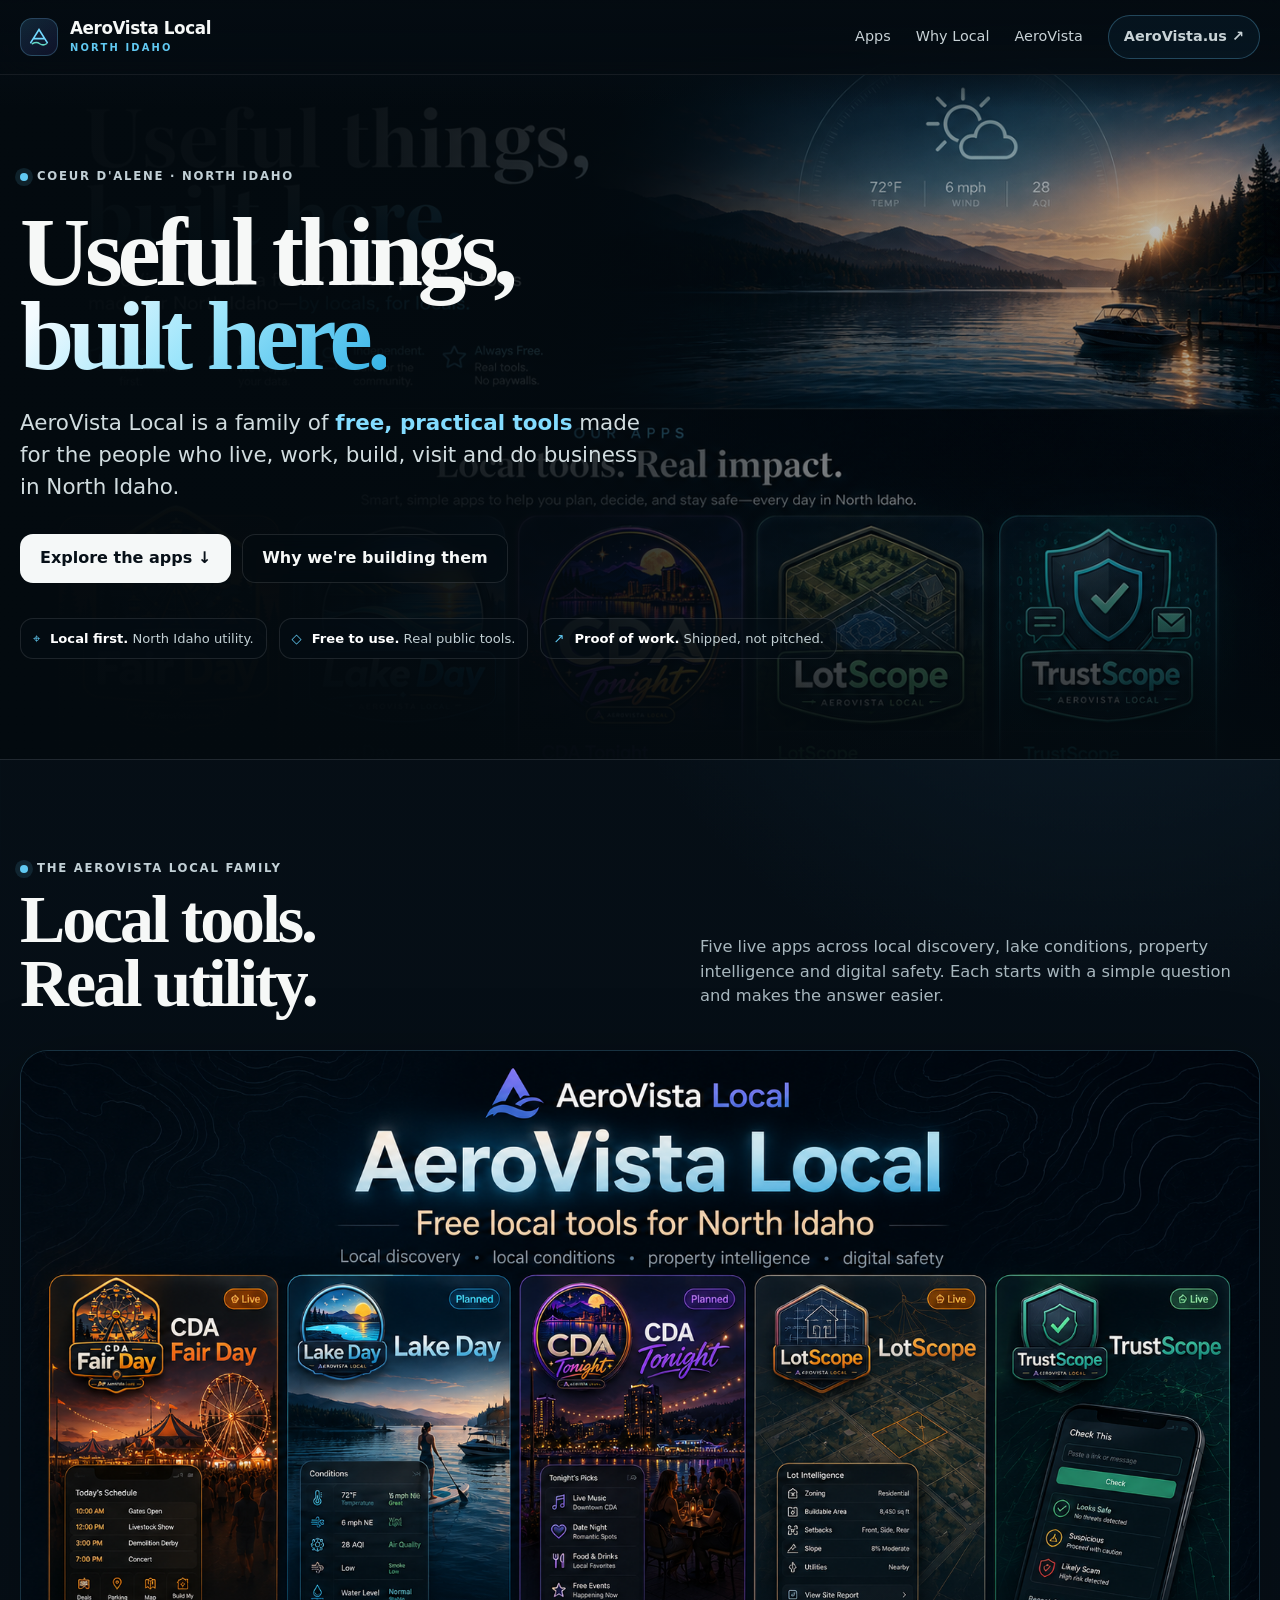
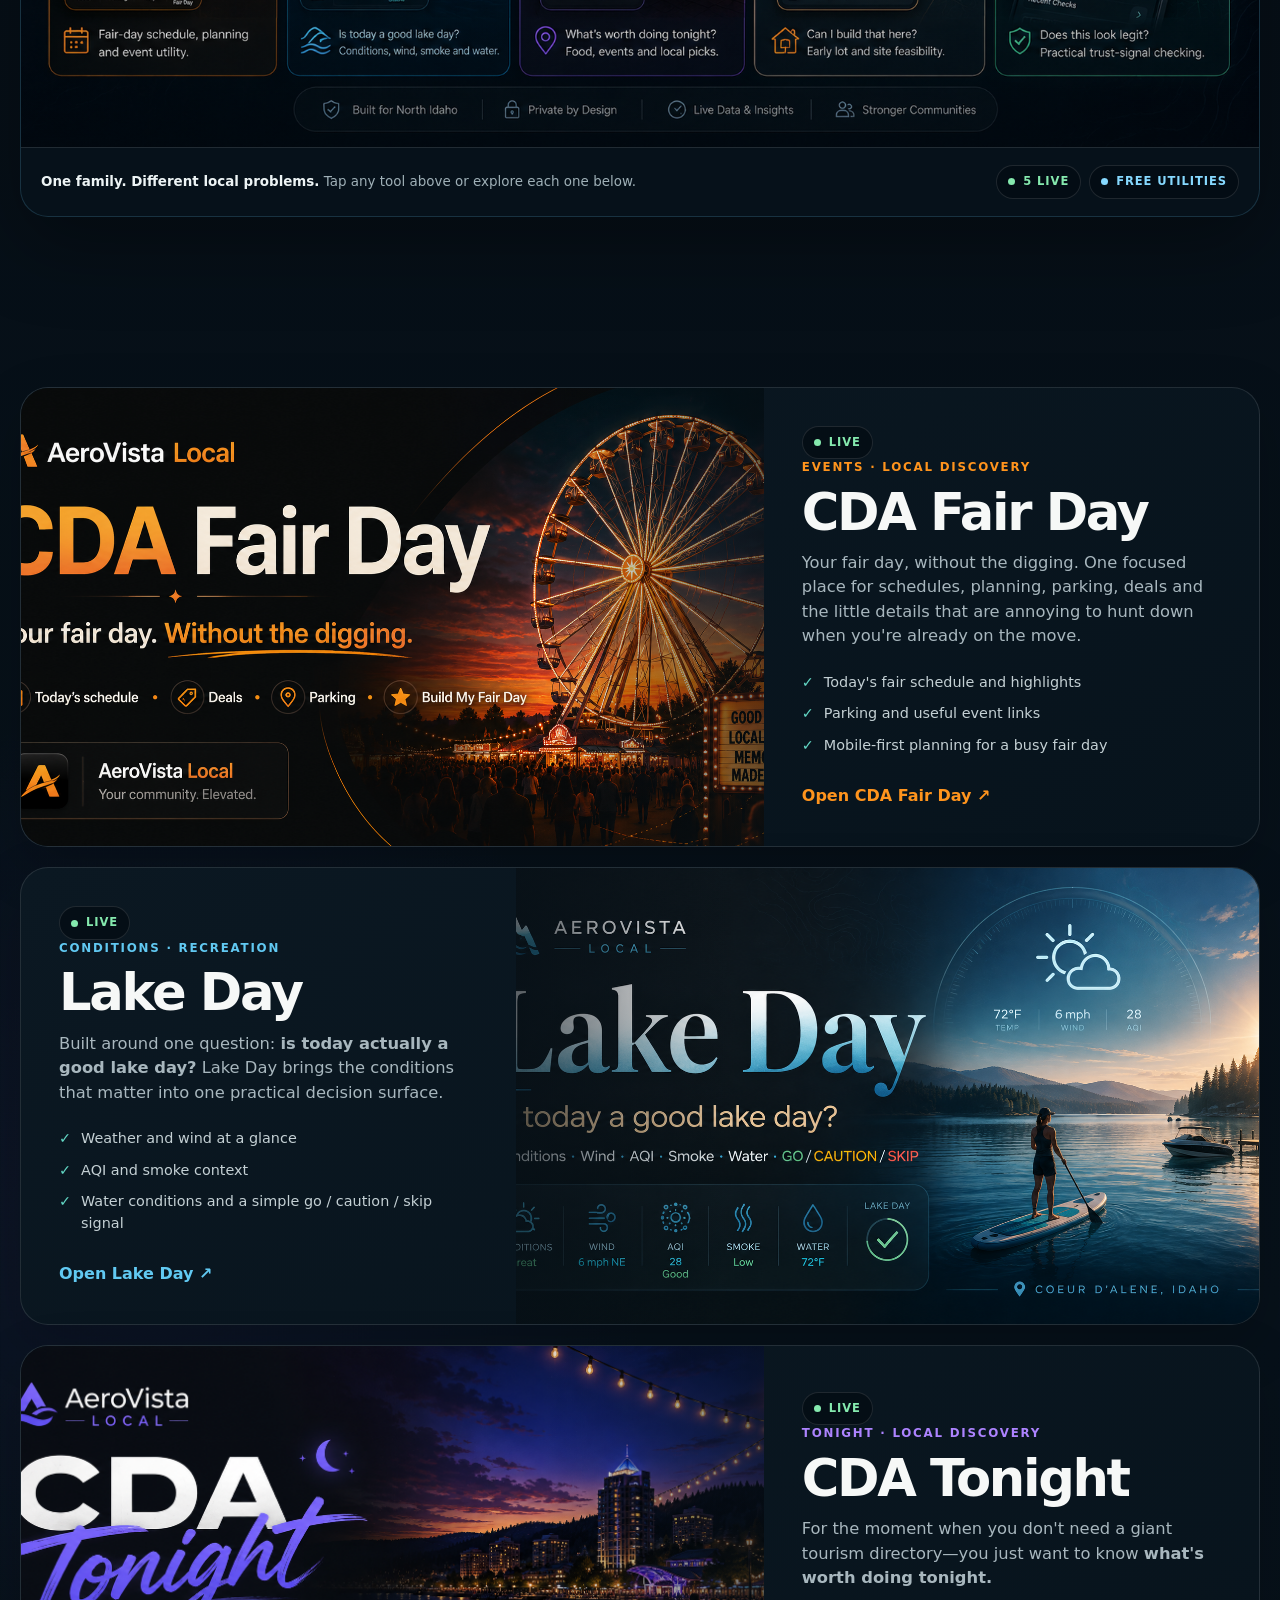
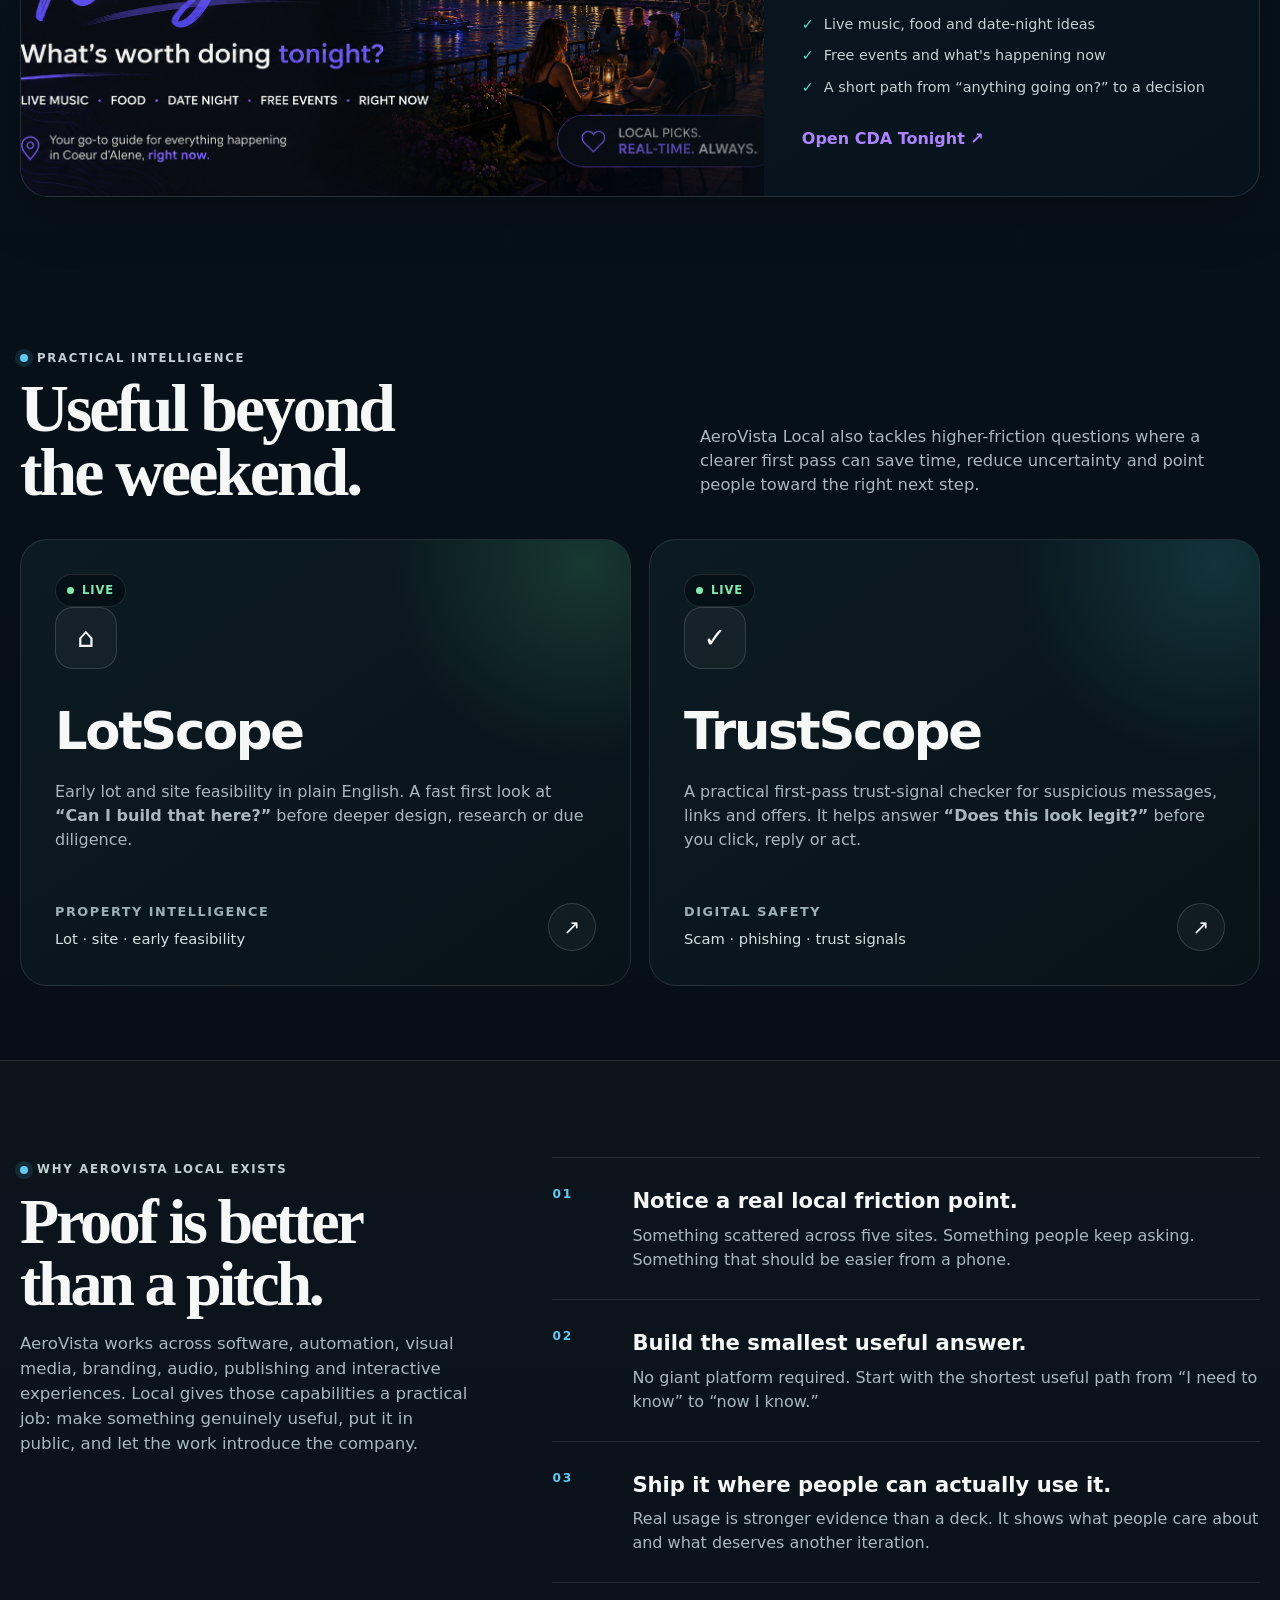
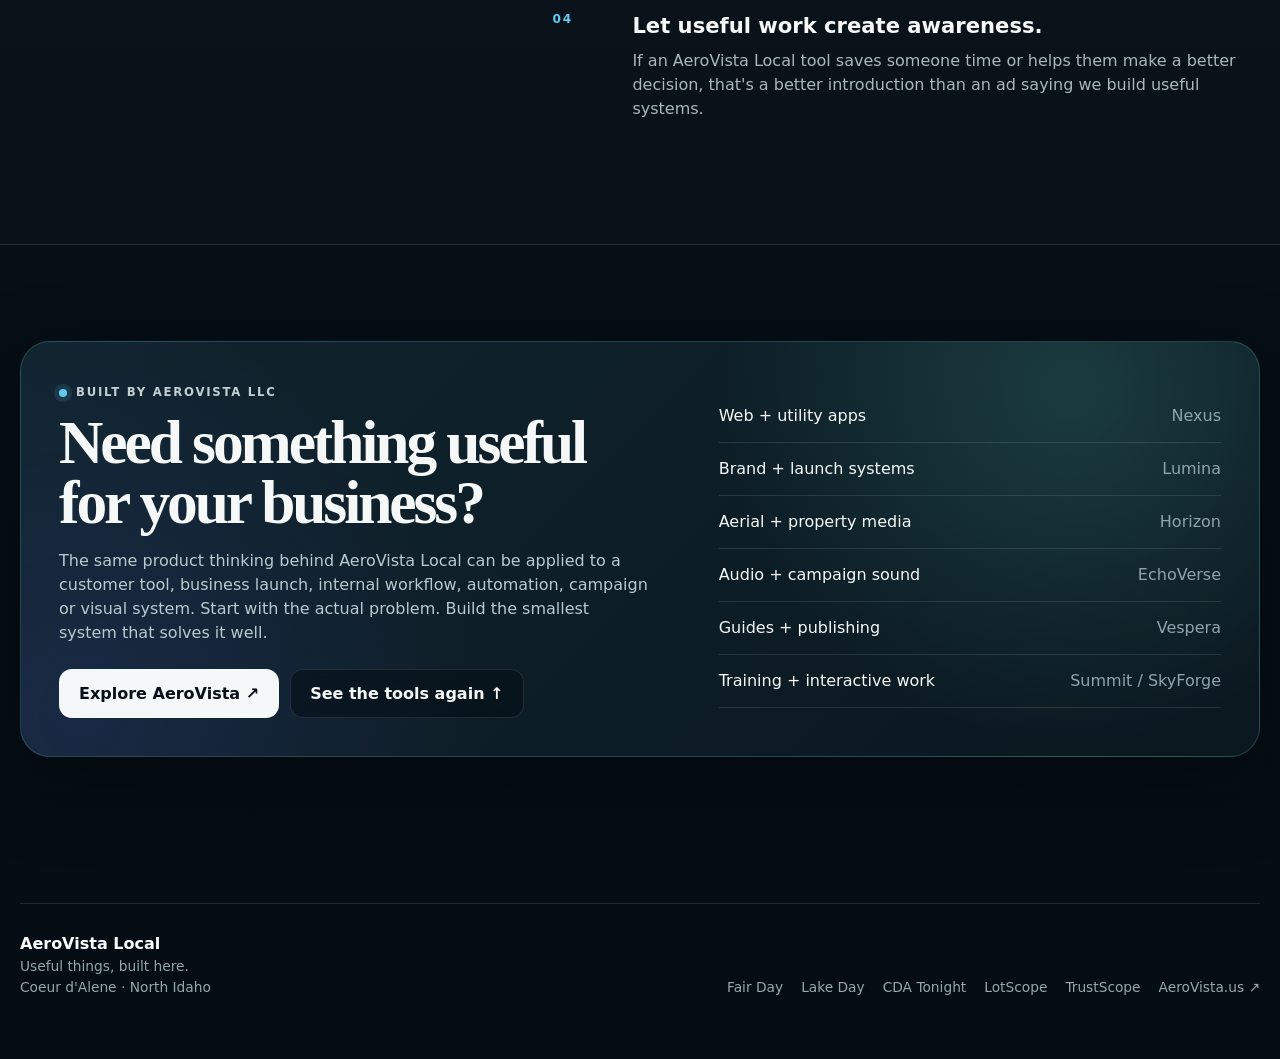
==== commit 1f9aa5f7: "Wire all live apps and add social preview metadata" ====
--- a/index.html
+++ b/index.html
@@ -5,33 +5,34 @@
   <meta name="viewport" content="width=device-width,initial-scale=1" />
   <meta name="theme-color" content="#061019" />
   <meta name="description" content="AeroVista Local is a family of free, practical tools for Coeur d'Alene and North Idaho — local discovery, conditions, property intelligence and digital safety." />
+
+  <link rel="icon" type="image/svg+xml" href="/public/favicon.svg" />
+  <link rel="shortcut icon" href="/public/favicon.svg" />
+
   <meta property="og:title" content="AeroVista Local — Useful things, built here." />
   <meta property="og:description" content="Free practical tools for North Idaho: CDA Fair Day, Lake Day, CDA Tonight, LotScope and TrustScope." />
   <meta property="og:type" content="website" />
-  <meta property="og:image" content="public/local_hero.png" />
+  <meta property="og:image" content="https://raw.githubusercontent.com/aerovista-us/aerovista_local/main/public/local_app_spread.png" />
+  <meta property="og:image:secure_url" content="https://raw.githubusercontent.com/aerovista-us/aerovista_local/main/public/local_app_spread.png" />
+  <meta property="og:image:type" content="image/png" />
+  <meta property="og:image:width" content="1672" />
+  <meta property="og:image:height" content="941" />
+  <meta property="og:image:alt" content="AeroVista Local app family — CDA Fair Day, Lake Day, CDA Tonight, LotScope and TrustScope" />
+
   <meta name="twitter:card" content="summary_large_image" />
   <meta name="twitter:title" content="AeroVista Local — Useful things, built here." />
-  <meta name="twitter:description" content="Free practical tools for North Idaho." />
-  <meta name="twitter:image" content="public/local_hero.png" />
+  <meta name="twitter:description" content="Five free, practical North Idaho tools built by AeroVista." />
+  <meta name="twitter:image" content="https://raw.githubusercontent.com/aerovista-us/aerovista_local/main/public/local_app_spread.png" />
+  <meta name="twitter:image:alt" content="AeroVista Local app family" />
+
   <link rel="preload" as="image" href="public/local_hero.png" />
   <title>AeroVista Local — Useful things, built here.</title>
   <style>
     :root{
-      --bg:#050d14;
-      --bg-2:#08141e;
-      --surface:#0b1822;
-      --surface-2:#0f202b;
-      --ink:#f6f8f7;
-      --muted:#a8b7be;
-      --line:rgba(255,255,255,.11);
-      --blue:#61c9f2;
-      --teal:#63d8c5;
-      --orange:#ff941d;
-      --violet:#8a69ff;
-      --green:#65dc9b;
-      --shadow:0 26px 80px rgba(0,0,0,.34);
-      --radius:26px;
-      --max:1240px;
+      --bg:#050d14;--surface:#0b1822;--ink:#f6f8f7;--muted:#a8b7be;
+      --line:rgba(255,255,255,.11);--blue:#61c9f2;--teal:#63d8c5;
+      --orange:#ff941d;--violet:#8a69ff;--green:#65dc9b;
+      --shadow:0 26px 80px rgba(0,0,0,.34);--max:1240px;
     }
     *{box-sizing:border-box}
     html{scroll-behavior:smooth;background:var(--bg)}
@@ -41,302 +42,103 @@
       linear-gradient(180deg,#050d14 0%,#07111a 50%,#050d14 100%);
       font-family:Inter,ui-sans-serif,system-ui,-apple-system,BlinkMacSystemFont,"Segoe UI",sans-serif;
       line-height:1.5;overflow-x:hidden}
-    a{color:inherit;text-decoration:none}
-    img{display:block;max-width:100%}
+    a{color:inherit;text-decoration:none}img{display:block;max-width:100%}
     .wrap{width:min(calc(100% - 40px),var(--max));margin:auto}
     .eyebrow{display:inline-flex;align-items:center;gap:9px;color:#c2d0d6;font-weight:800;font-size:.73rem;letter-spacing:.15em;text-transform:uppercase}
     .eyebrow:before{content:"";width:8px;height:8px;border-radius:50%;background:var(--blue);box-shadow:0 0 0 5px rgba(97,201,242,.12)}
     .pill{display:inline-flex;align-items:center;gap:8px;border:1px solid var(--line);background:rgba(4,12,18,.72);border-radius:999px;padding:7px 11px;font-size:.72rem;font-weight:850;letter-spacing:.08em;text-transform:uppercase;white-space:nowrap}
-    .pill:before{content:"";width:7px;height:7px;border-radius:50%;background:currentColor}
-    .pill.live{color:#85e9ae}.pill.pending{color:#f1bd66}.pill.free{color:#86d9ff}
+    .pill:before{content:"";width:7px;height:7px;border-radius:50%;background:currentColor}.pill.live{color:#85e9ae}.pill.free{color:#86d9ff}
 
-    /* Header */
     .header{position:fixed;inset:0 0 auto;z-index:80;border-bottom:1px solid rgba(255,255,255,.07);background:linear-gradient(180deg,rgba(4,11,17,.93),rgba(4,11,17,.72));backdrop-filter:blur(20px)}
-    .nav{height:74px;display:flex;align-items:center;justify-content:space-between;gap:24px}
-    .brand{display:flex;align-items:center;gap:12px;font-weight:800;letter-spacing:-.025em}
-    .brand-mark{width:38px;height:38px;border-radius:12px;display:grid;place-items:center;border:1px solid rgba(120,213,255,.23);background:linear-gradient(145deg,rgba(80,170,230,.18),rgba(120,85,255,.1))}
-    .brand-mark svg{width:24px;height:24px}
+    .nav{height:74px;display:flex;align-items:center;justify-content:space-between;gap:24px}.brand{display:flex;align-items:center;gap:12px;font-weight:800;letter-spacing:-.025em}
+    .brand-mark{width:38px;height:38px;border-radius:12px;display:grid;place-items:center;border:1px solid rgba(120,213,255,.23);background:linear-gradient(145deg,rgba(80,170,230,.18),rgba(120,85,255,.1))}.brand-mark svg{width:24px;height:24px}
     .brand-copy{line-height:1.05;font-size:1.05rem}.brand-copy small{display:block;margin-top:5px;color:var(--blue);font-size:.62rem;letter-spacing:.22em;text-transform:uppercase}
-    .nav-links{display:flex;align-items:center;gap:25px;color:#c8d2d6;font-size:.9rem}
-    .nav-links a{transition:.2s color}.nav-links a:hover{color:white}
-    .nav-cta{padding:10px 15px;border:1px solid rgba(107,205,248,.28);border-radius:999px;background:rgba(47,134,183,.08);font-weight:750}
+    .nav-links{display:flex;align-items:center;gap:25px;color:#c8d2d6;font-size:.9rem}.nav-links a:hover{color:white}.nav-cta{padding:10px 15px;border:1px solid rgba(107,205,248,.28);border-radius:999px;background:rgba(47,134,183,.08);font-weight:750}
 
-    /* Hero */
     .hero{position:relative;min-height:760px;padding:150px 0 86px;display:flex;align-items:center;overflow:hidden;border-bottom:1px solid var(--line);isolation:isolate}
-    .hero:before{content:"";position:absolute;inset:0;z-index:-3;background-image:url('public/local_hero.png');background-repeat:no-repeat;background-position:center top;background-size:cover;filter:saturate(.94) contrast(1.03)}
-    .hero:after{content:"";position:absolute;inset:0;z-index:-2;background:
-      linear-gradient(90deg,rgba(3,10,15,.99) 0%,rgba(3,10,15,.96) 27%,rgba(3,10,15,.80) 47%,rgba(3,10,15,.32) 68%,rgba(3,10,15,.18) 100%),
-      linear-gradient(180deg,rgba(3,10,15,.64) 0%,rgba(3,10,15,.05) 25%,rgba(3,10,15,.24) 73%,rgba(3,10,15,.95) 100%)}
-    .hero-topmask{position:absolute;z-index:-1;inset:0 0 auto;height:108px;background:linear-gradient(180deg,#050d14 0%,rgba(5,13,20,.91) 45%,transparent 100%)}
-    .hero-copy{max-width:690px}
-    .hero h1{font-family:Georgia,"Times New Roman",serif;font-size:clamp(4rem,7.6vw,7.5rem);line-height:.87;letter-spacing:-.055em;margin:22px 0 28px;font-weight:600;text-wrap:balance}
-    .hero h1 span{background:linear-gradient(135deg,#f4fbff 10%,#9be5fb 50%,#2caee5 100%);-webkit-background-clip:text;background-clip:text;color:transparent}
-    .hero-lede{font-size:clamp(1.08rem,1.8vw,1.34rem);color:#d1dcdf;max-width:635px;margin:0 0 30px}
-    .hero-lede strong{color:#83dcff;font-weight:700}
-    .hero-actions{display:flex;flex-wrap:wrap;gap:11px;margin-bottom:35px}
-    .btn{min-height:49px;padding:0 19px;border-radius:13px;display:inline-flex;align-items:center;justify-content:center;gap:9px;border:1px solid var(--line);font-weight:800;transition:.2s transform,.2s border-color,.2s background}
-    .btn:hover{transform:translateY(-2px);border-color:rgba(131,220,255,.42)}
-    .btn.primary{background:#f5f8f8;color:#071018;border-color:transparent}
-    .btn.ghost{background:rgba(4,12,18,.48);backdrop-filter:blur(8px)}
-    .hero-signals{display:grid;grid-template-columns:repeat(3,max-content);gap:12px}
-    .signal{display:flex;gap:10px;align-items:center;padding:10px 12px;border-radius:13px;border:1px solid rgba(255,255,255,.10);background:rgba(5,13,20,.55);backdrop-filter:blur(8px);font-size:.82rem;color:#c3d0d4}
-    .signal b{color:white}
-    .signal-icon{font-size:1rem;color:var(--blue)}
+    .hero:before{content:"";position:absolute;inset:0;z-index:-3;background:url('public/local_hero.png') center top/cover no-repeat;filter:saturate(.94) contrast(1.03)}
+    .hero:after{content:"";position:absolute;inset:0;z-index:-2;background:linear-gradient(90deg,rgba(3,10,15,.99) 0%,rgba(3,10,15,.96) 27%,rgba(3,10,15,.80) 47%,rgba(3,10,15,.32) 68%,rgba(3,10,15,.18) 100%),linear-gradient(180deg,rgba(3,10,15,.64),rgba(3,10,15,.05) 25%,rgba(3,10,15,.24) 73%,rgba(3,10,15,.95))}
+    .hero-topmask{position:absolute;z-index:-1;inset:0 0 auto;height:108px;background:linear-gradient(180deg,#050d14,rgba(5,13,20,.91) 45%,transparent)}.hero-copy{max-width:690px}
+    .hero h1{font-family:Georgia,"Times New Roman",serif;font-size:clamp(4rem,7.6vw,7.5rem);line-height:.87;letter-spacing:-.055em;margin:22px 0 28px;font-weight:600}.hero h1 span{background:linear-gradient(135deg,#f4fbff 10%,#9be5fb 50%,#2caee5);-webkit-background-clip:text;background-clip:text;color:transparent}
+    .hero-lede{font-size:clamp(1.08rem,1.8vw,1.34rem);color:#d1dcdf;max-width:635px;margin:0 0 30px}.hero-lede strong{color:#83dcff}.hero-actions{display:flex;flex-wrap:wrap;gap:11px;margin-bottom:35px}
+    .btn{min-height:49px;padding:0 19px;border-radius:13px;display:inline-flex;align-items:center;justify-content:center;gap:9px;border:1px solid var(--line);font-weight:800;transition:.2s transform,.2s border-color}.btn:hover{transform:translateY(-2px);border-color:rgba(131,220,255,.42)}.btn.primary{background:#f5f8f8;color:#071018;border-color:transparent}.btn.ghost{background:rgba(4,12,18,.48);backdrop-filter:blur(8px)}
+    .hero-signals{display:grid;grid-template-columns:repeat(3,max-content);gap:12px}.signal{display:flex;gap:10px;align-items:center;padding:10px 12px;border-radius:13px;border:1px solid rgba(255,255,255,.10);background:rgba(5,13,20,.55);font-size:.82rem;color:#c3d0d4}.signal b{color:white}.signal-icon{color:var(--blue)}
 
-    /* Sections */
-    .section{padding:96px 0}
-    .section.slim{padding:74px 0}
-    .section-head{display:flex;align-items:end;justify-content:space-between;gap:40px;margin-bottom:34px}
-    .section-head h2{font-family:Georgia,"Times New Roman",serif;font-weight:600;font-size:clamp(2.6rem,5.3vw,5.4rem);line-height:.94;letter-spacing:-.045em;margin:8px 0 0}
-    .section-head p{color:var(--muted);max-width:560px;margin:0 0 7px;font-size:1.02rem}
+    .section{padding:96px 0}.section.slim{padding:74px 0}.section-head{display:flex;align-items:end;justify-content:space-between;gap:40px;margin-bottom:34px}.section-head h2{font-family:Georgia,"Times New Roman",serif;font-weight:600;font-size:clamp(2.6rem,5.3vw,5.4rem);line-height:.94;letter-spacing:-.045em;margin:8px 0 0}.section-head p{color:var(--muted);max-width:560px;margin:0 0 7px;font-size:1.02rem}
 
-    /* Family spread */
-    .family-shell{border:1px solid rgba(105,199,241,.18);border-radius:28px;background:#06111a;box-shadow:var(--shadow);overflow:hidden;position:relative}
-    .family-visual{position:relative;overflow:hidden}
-    .family-visual img{width:100%;height:auto}
-    .family-visual:after{content:"";position:absolute;inset:auto 0 0;height:24%;pointer-events:none;background:linear-gradient(180deg,transparent,rgba(3,9,14,.35))}
-    .hotspot{position:absolute;top:28%;height:63%;border-radius:18px;border:1px solid transparent;transition:.2s border-color,.2s background,.2s transform;z-index:2}
-    .hotspot.live:hover{border-color:rgba(255,255,255,.28);background:rgba(255,255,255,.025);transform:translateY(-2px)}
+    .family-shell{border:1px solid rgba(105,199,241,.18);border-radius:28px;background:#06111a;box-shadow:var(--shadow);overflow:hidden}.family-visual{position:relative;overflow:hidden}.family-visual img{width:100%;height:auto}.family-visual:after{content:"";position:absolute;inset:auto 0 0;height:24%;pointer-events:none;background:linear-gradient(180deg,transparent,rgba(3,9,14,.35))}
+    .hotspot{position:absolute;top:28%;height:63%;border-radius:18px;border:1px solid transparent;transition:.2s border-color,.2s background,.2s transform;z-index:2}.hotspot:hover{border-color:rgba(255,255,255,.30);background:rgba(255,255,255,.03);transform:translateY(-2px)}
     .hotspot.fair{left:2.1%;width:18.6%}.hotspot.lake{left:21.25%;width:18.7%}.hotspot.tonight{left:40.55%;width:18.6%}.hotspot.lot{left:59.85%;width:18.7%}.hotspot.trust{left:79.05%;width:18.8%}
-    .family-meta{display:flex;justify-content:space-between;align-items:center;gap:24px;padding:17px 20px;border-top:1px solid var(--line);color:#9fb0b7;font-size:.84rem}
-    .family-meta strong{color:#edf4f5}
-    .family-status{display:flex;gap:8px;flex-wrap:wrap}
+    .family-meta{display:flex;justify-content:space-between;align-items:center;gap:24px;padding:17px 20px;border-top:1px solid var(--line);color:#9fb0b7;font-size:.84rem}.family-meta strong{color:#edf4f5}.family-status{display:flex;gap:8px;flex-wrap:wrap}
 
-    /* App detail panels */
-    .apps{display:grid;gap:20px}
-    .app-panel{position:relative;overflow:hidden;border:1px solid var(--line);border-radius:28px;background:linear-gradient(145deg,#0b1822,#07131c);display:grid;grid-template-columns:1.2fr .8fr;min-height:450px;box-shadow:0 20px 55px rgba(0,0,0,.18)}
-    .app-panel.reverse{grid-template-columns:.8fr 1.2fr}.app-panel.reverse .app-media{order:2}
-    .app-media{min-height:450px;position:relative;overflow:hidden;background:#02080d}
-    .app-media img{width:100%;height:100%;object-fit:cover;transition:transform .5s ease}.app-panel:hover .app-media img{transform:scale(1.018)}
-    .app-media:after{content:"";position:absolute;inset:0;pointer-events:none;background:linear-gradient(90deg,transparent 70%,rgba(6,15,22,.6))}
-    .reverse .app-media:after{background:linear-gradient(270deg,transparent 70%,rgba(6,15,22,.65))}
-    .app-copy{padding:38px;display:flex;flex-direction:column;justify-content:center;position:relative}
-    .app-kicker{font-size:.74rem;text-transform:uppercase;letter-spacing:.15em;font-weight:850;margin-bottom:11px}
-    .fair .app-kicker,.fair .app-link{color:var(--orange)}.lake .app-kicker,.lake .app-link{color:var(--blue)}.tonight .app-kicker,.tonight .app-link{color:#ad83ff}
-    .app-copy h3{font-size:clamp(2.2rem,4vw,4rem);letter-spacing:-.045em;line-height:.96;margin:0 0 14px}
-    .app-copy p{color:var(--muted);font-size:1.02rem;margin:0 0 23px}
-    .feature-list{display:grid;gap:10px;margin:0 0 28px;padding:0;list-style:none;color:#c4d0d4;font-size:.9rem}
-    .feature-list li{display:flex;gap:10px}.feature-list li:before{content:"✓";color:var(--teal);font-weight:900}
-    .app-link{display:inline-flex;align-items:center;gap:9px;font-weight:850;width:max-content}.app-link:hover{text-decoration:underline;text-underline-offset:5px}
+    .apps{display:grid;gap:20px}.app-panel{overflow:hidden;border:1px solid var(--line);border-radius:28px;background:linear-gradient(145deg,#0b1822,#07131c);display:grid;grid-template-columns:1.2fr .8fr;min-height:450px;box-shadow:0 20px 55px rgba(0,0,0,.18)}.app-panel.reverse{grid-template-columns:.8fr 1.2fr}.app-panel.reverse .app-media{order:2}
+    .app-media{min-height:450px;position:relative;overflow:hidden;background:#02080d}.app-media img{width:100%;height:100%;object-fit:cover;transition:transform .5s ease}.app-panel:hover .app-media img{transform:scale(1.018)}.app-media:after{content:"";position:absolute;inset:0;background:linear-gradient(90deg,transparent 70%,rgba(6,15,22,.6));pointer-events:none}.reverse .app-media:after{background:linear-gradient(270deg,transparent 70%,rgba(6,15,22,.65))}
+    .app-copy{padding:38px;display:flex;flex-direction:column;justify-content:center}.app-kicker{font-size:.74rem;text-transform:uppercase;letter-spacing:.15em;font-weight:850;margin-bottom:11px}.fair .app-kicker,.fair .app-link{color:var(--orange)}.lake .app-kicker,.lake .app-link{color:var(--blue)}.tonight .app-kicker,.tonight .app-link{color:#ad83ff}.app-copy h3{font-size:clamp(2.2rem,4vw,4rem);letter-spacing:-.045em;line-height:.96;margin:0 0 14px}.app-copy p{color:var(--muted);font-size:1.02rem;margin:0 0 23px}.feature-list{display:grid;gap:10px;margin:0 0 28px;padding:0;list-style:none;color:#c4d0d4;font-size:.9rem}.feature-list li{display:flex;gap:10px}.feature-list li:before{content:"✓";color:var(--teal);font-weight:900}.app-link{display:inline-flex;align-items:center;gap:9px;font-weight:850;width:max-content}.app-link:hover{text-decoration:underline;text-underline-offset:5px}
 
-    /* Utility duo */
-    .utility-grid{display:grid;grid-template-columns:1fr 1fr;gap:18px}
-    .utility-card{position:relative;overflow:hidden;min-height:390px;border-radius:27px;border:1px solid var(--line);padding:34px;background:linear-gradient(145deg,#0c1b22,#081219);display:flex;flex-direction:column;justify-content:space-between}
-    .utility-card:before{content:"";position:absolute;width:430px;height:430px;border-radius:50%;right:-170px;top:-190px;opacity:.7;pointer-events:none}
-    .utility-card.lot:before{background:radial-gradient(circle,rgba(88,221,145,.24),transparent 65%)}.utility-card.trust:before{background:radial-gradient(circle,rgba(61,208,212,.22),transparent 65%)}
-    .utility-icon{width:62px;height:62px;border-radius:18px;border:1px solid rgba(255,255,255,.14);display:grid;place-items:center;font-size:1.7rem;background:rgba(255,255,255,.04);position:relative;z-index:1}
-    .utility-card h3{font-size:clamp(2.2rem,4vw,3.6rem);letter-spacing:-.045em;margin:24px 0 10px;position:relative;z-index:1}.utility-card p{color:var(--muted);max-width:540px;margin:0;position:relative;z-index:1}
-    .utility-bottom{display:flex;align-items:end;justify-content:space-between;gap:20px;margin-top:50px;position:relative;z-index:1}.utility-bottom strong{display:block;font-size:.8rem;text-transform:uppercase;letter-spacing:.12em;color:#9eb0b7;margin-bottom:6px}.utility-bottom span{color:#d6e0e2;font-size:.92rem}
-    .round-link{width:48px;height:48px;border-radius:50%;border:1px solid rgba(255,255,255,.15);display:grid;place-items:center;background:rgba(255,255,255,.035);font-size:1.25rem;transition:.2s transform,.2s border-color}.round-link:hover{transform:translate(2px,-2px);border-color:rgba(101,220,155,.55)}
+    .utility-grid{display:grid;grid-template-columns:1fr 1fr;gap:18px}.utility-card{position:relative;overflow:hidden;min-height:390px;border-radius:27px;border:1px solid var(--line);padding:34px;background:linear-gradient(145deg,#0c1b22,#081219);display:flex;flex-direction:column;justify-content:space-between}.utility-card:before{content:"";position:absolute;width:430px;height:430px;border-radius:50%;right:-170px;top:-190px;opacity:.7}.utility-card.lot:before{background:radial-gradient(circle,rgba(88,221,145,.24),transparent 65%)}.utility-card.trust:before{background:radial-gradient(circle,rgba(61,208,212,.22),transparent 65%)}.utility-icon{width:62px;height:62px;border-radius:18px;border:1px solid rgba(255,255,255,.14);display:grid;place-items:center;font-size:1.7rem;background:rgba(255,255,255,.04);position:relative}.utility-card h3{font-size:clamp(2.2rem,4vw,3.6rem);letter-spacing:-.045em;margin:24px 0 10px;position:relative}.utility-card p{color:var(--muted);max-width:540px;margin:0;position:relative}.utility-bottom{display:flex;align-items:end;justify-content:space-between;gap:20px;margin-top:50px;position:relative}.utility-bottom strong{display:block;font-size:.8rem;text-transform:uppercase;letter-spacing:.12em;color:#9eb0b7;margin-bottom:6px}.utility-bottom span{color:#d6e0e2;font-size:.92rem}.round-link{width:48px;height:48px;border-radius:50%;border:1px solid rgba(255,255,255,.15);display:grid;place-items:center;background:rgba(255,255,255,.035);font-size:1.25rem}.round-link:hover{border-color:rgba(101,220,155,.55)}
 
-    /* Story */
-    .story{border-block:1px solid var(--line);background:linear-gradient(180deg,rgba(255,255,255,.025),rgba(255,255,255,.012))}
-    .story-grid{display:grid;grid-template-columns:.78fr 1.22fr;gap:80px;align-items:start}.story-lead{position:sticky;top:110px}.story-lead h2{font-family:Georgia,"Times New Roman",serif;font-size:clamp(2.8rem,5vw,5rem);line-height:.96;letter-spacing:-.05em;margin:10px 0 18px;font-weight:600}.story-lead p{color:var(--muted);font-size:1.04rem}
-    .story-steps{display:grid}.story-step{display:grid;grid-template-columns:62px 1fr;gap:18px;border-top:1px solid var(--line);padding:27px 0}.story-num{font-size:.76rem;letter-spacing:.16em;font-weight:900;color:var(--blue)}.story-step h3{margin:0 0 7px;font-size:1.32rem}.story-step p{margin:0;color:var(--muted)}
+    .story{border-block:1px solid var(--line);background:linear-gradient(180deg,rgba(255,255,255,.025),rgba(255,255,255,.012))}.story-grid{display:grid;grid-template-columns:.78fr 1.22fr;gap:80px;align-items:start}.story-lead{position:sticky;top:110px}.story-lead h2{font-family:Georgia,"Times New Roman",serif;font-size:clamp(2.8rem,5vw,5rem);line-height:.96;letter-spacing:-.05em;margin:10px 0 18px;font-weight:600}.story-lead p{color:var(--muted);font-size:1.04rem}.story-step{display:grid;grid-template-columns:62px 1fr;gap:18px;border-top:1px solid var(--line);padding:27px 0}.story-num{font-size:.76rem;letter-spacing:.16em;font-weight:900;color:var(--blue)}.story-step h3{margin:0 0 7px;font-size:1.32rem}.story-step p{margin:0;color:var(--muted)}
 
-    /* AeroVista CTA */
-    .av-card{border-radius:30px;border:1px solid rgba(99,216,197,.22);padding:38px;background:
-      radial-gradient(circle at 85% 12%,rgba(99,216,197,.17),transparent 22rem),
-      radial-gradient(circle at 5% 90%,rgba(100,104,255,.12),transparent 25rem),
-      linear-gradient(135deg,#10242e,#0a171f);display:grid;grid-template-columns:1.08fr .92fr;gap:70px;align-items:center;box-shadow:var(--shadow)}
-    .av-card h2{font-family:Georgia,"Times New Roman",serif;font-size:clamp(2.5rem,4.8vw,4.8rem);line-height:.97;letter-spacing:-.05em;font-weight:600;margin:9px 0 17px}.av-card p{color:#bac9ce;max-width:650px;margin:0 0 24px}
-    .capabilities{display:grid;gap:0}.capability{display:flex;justify-content:space-between;gap:18px;border-bottom:1px solid var(--line);padding:14px 0}.capability span:last-child{color:#8fa4ac}
-
-    /* Footer */
+    .av-card{border-radius:30px;border:1px solid rgba(99,216,197,.22);padding:38px;background:radial-gradient(circle at 85% 12%,rgba(99,216,197,.17),transparent 22rem),radial-gradient(circle at 5% 90%,rgba(100,104,255,.12),transparent 25rem),linear-gradient(135deg,#10242e,#0a171f);display:grid;grid-template-columns:1.08fr .92fr;gap:70px;align-items:center;box-shadow:var(--shadow)}.av-card h2{font-family:Georgia,"Times New Roman",serif;font-size:clamp(2.5rem,4.8vw,4.8rem);line-height:.97;letter-spacing:-.05em;font-weight:600;margin:9px 0 17px}.av-card p{color:#bac9ce;max-width:650px;margin:0 0 24px}.capability{display:flex;justify-content:space-between;gap:18px;border-bottom:1px solid var(--line);padding:14px 0}.capability span:last-child{color:#8fa4ac}
     footer{padding:50px 0 62px;color:#95a7ae;font-size:.86rem}.footer-grid{border-top:1px solid var(--line);padding-top:28px;display:flex;justify-content:space-between;gap:30px;align-items:end}.footer-grid strong{color:white;font-size:1rem}.footer-links{display:flex;gap:18px;flex-wrap:wrap}.footer-links a:hover{color:white}
 
-    @media(max-width:980px){
-      .nav-links a:not(.nav-cta){display:none}.hero{min-height:720px}.hero:before{background-position:66% top}.hero:after{background:linear-gradient(90deg,rgba(3,10,15,.98) 0%,rgba(3,10,15,.93) 48%,rgba(3,10,15,.55) 100%),linear-gradient(180deg,rgba(3,10,15,.52),rgba(3,10,15,.8))}.hero-signals{grid-template-columns:1fr;max-width:300px}.section-head{display:block}.section-head p{margin-top:18px}.app-panel,.app-panel.reverse{grid-template-columns:1fr}.app-panel.reverse .app-media{order:0}.app-media{min-height:auto;aspect-ratio:16/9}.app-media:after,.reverse .app-media:after{background:linear-gradient(180deg,transparent 68%,rgba(6,15,22,.65))}.utility-grid,.story-grid,.av-card{grid-template-columns:1fr}.story-lead{position:static}.family-meta{align-items:flex-start;flex-direction:column}.hotspot{display:none}
-    }
-    @media(max-width:640px){
-      .wrap{width:min(calc(100% - 24px),var(--max))}.nav{height:66px}.brand-copy small{display:none}.nav-cta{padding:8px 11px;font-size:.8rem}.hero{min-height:710px;padding:115px 0 64px}.hero:before{background-position:64% top;background-size:auto 760px}.hero:after{background:linear-gradient(90deg,rgba(3,10,15,.99) 0%,rgba(3,10,15,.94) 67%,rgba(3,10,15,.68) 100%),linear-gradient(180deg,rgba(3,10,15,.64),rgba(3,10,15,.88))}.hero h1{font-size:clamp(3.4rem,18vw,5rem)}.hero-lede{font-size:1rem}.section{padding:70px 0}.section.slim{padding:56px 0}.section-head h2{font-size:clamp(2.5rem,14vw,4rem)}.family-shell{border-radius:18px}.family-visual{overflow-x:auto}.family-visual img{width:970px;max-width:none}.app-panel{border-radius:20px}.app-copy{padding:26px}.utility-grid{grid-template-columns:1fr}.utility-card{min-height:340px;padding:27px}.av-card{padding:27px;border-radius:22px}.footer-grid{display:block}.footer-links{margin-top:22px}
-    }
+    @media(max-width:980px){.nav-links a:not(.nav-cta){display:none}.hero{min-height:720px}.hero:before{background-position:66% top}.hero:after{background:linear-gradient(90deg,rgba(3,10,15,.98),rgba(3,10,15,.93) 48%,rgba(3,10,15,.55)),linear-gradient(180deg,rgba(3,10,15,.52),rgba(3,10,15,.8))}.hero-signals{grid-template-columns:1fr;max-width:300px}.section-head{display:block}.section-head p{margin-top:18px}.app-panel,.app-panel.reverse{grid-template-columns:1fr}.app-panel.reverse .app-media{order:0}.app-media{min-height:auto;aspect-ratio:16/9}.app-media:after,.reverse .app-media:after{background:linear-gradient(180deg,transparent 68%,rgba(6,15,22,.65))}.utility-grid,.story-grid,.av-card{grid-template-columns:1fr}.story-lead{position:static}.family-meta{align-items:flex-start;flex-direction:column}.hotspot{display:none}}
+    @media(max-width:640px){.wrap{width:min(calc(100% - 24px),var(--max))}.nav{height:66px}.brand-copy small{display:none}.nav-cta{padding:8px 11px;font-size:.8rem}.hero{min-height:710px;padding:115px 0 64px}.hero:before{background-position:64% top;background-size:auto 760px}.hero h1{font-size:clamp(3.4rem,18vw,5rem)}.hero-lede{font-size:1rem}.section{padding:70px 0}.section.slim{padding:56px 0}.section-head h2{font-size:clamp(2.5rem,14vw,4rem)}.family-shell{border-radius:18px}.family-visual{overflow-x:auto}.family-visual img{width:970px;max-width:none}.app-panel{border-radius:20px}.app-copy{padding:26px}.utility-grid{grid-template-columns:1fr}.utility-card{min-height:340px;padding:27px}.av-card{padding:27px;border-radius:22px}.footer-grid{display:block}.footer-links{margin-top:22px}}
     @media(prefers-reduced-motion:reduce){html{scroll-behavior:auto}*{transition:none!important}}
   </style>
 </head>
 <body>
-  <header class="header">
-    <div class="wrap nav">
-      <a class="brand" href="#top" aria-label="AeroVista Local home">
-        <span class="brand-mark" aria-hidden="true">
-          <svg viewBox="0 0 32 32" fill="none"><path d="M5 23.5 16 6l11 17.5M9.1 18.1h13.8" stroke="#72d8ff" stroke-width="2.2" stroke-linecap="round"/><path d="M7 25c4-2.2 7-2.2 10 0 3 2 6 2 9 0" stroke="#63d8c5" stroke-width="2" stroke-linecap="round"/></svg>
-        </span>
-        <span class="brand-copy">AeroVista Local<small>North Idaho</small></span>
-      </a>
-      <nav class="nav-links" aria-label="Primary navigation">
-        <a href="#apps">Apps</a>
-        <a href="#why">Why Local</a>
-        <a href="#aerovista">AeroVista</a>
-        <a class="nav-cta" href="https://aerovista.us/" target="_blank" rel="noopener" data-umami-event="visit-aerovista-header">AeroVista.us ↗</a>
-      </nav>
-    </div>
-  </header>
+  <header class="header"><div class="wrap nav">
+    <a class="brand" href="#top" aria-label="AeroVista Local home"><span class="brand-mark" aria-hidden="true"><svg viewBox="0 0 32 32" fill="none"><path d="M5 23.5 16 6l11 17.5M9.1 18.1h13.8" stroke="#72d8ff" stroke-width="2.2" stroke-linecap="round"/><path d="M7 25c4-2.2 7-2.2 10 0 3 2 6 2 9 0" stroke="#63d8c5" stroke-width="2" stroke-linecap="round"/></svg></span><span class="brand-copy">AeroVista Local<small>North Idaho</small></span></a>
+    <nav class="nav-links" aria-label="Primary navigation"><a href="#apps">Apps</a><a href="#why">Why Local</a><a href="#aerovista">AeroVista</a><a class="nav-cta" href="https://aerovista.us/" target="_blank" rel="noopener" data-umami-event="visit-aerovista-header">AeroVista.us ↗</a></nav>
+  </div></header>
 
   <main id="top">
-    <section class="hero">
-      <div class="hero-topmask" aria-hidden="true"></div>
-      <div class="wrap">
-        <div class="hero-copy">
-          <span class="eyebrow">Coeur d'Alene · North Idaho</span>
-          <h1>Useful things,<br><span>built here.</span></h1>
-          <p class="hero-lede">AeroVista Local is a family of <strong>free, practical tools</strong> made for the people who live, work, build, visit and do business in North Idaho.</p>
-          <div class="hero-actions">
-            <a class="btn primary" href="#apps" data-umami-event="explore-local-apps">Explore the apps ↓</a>
-            <a class="btn ghost" href="#why">Why we're building them</a>
-          </div>
-          <div class="hero-signals" aria-label="AeroVista Local principles">
-            <div class="signal"><span class="signal-icon">⌖</span><span><b>Local first.</b> North Idaho utility.</span></div>
-            <div class="signal"><span class="signal-icon">◇</span><span><b>Free to use.</b> Real public tools.</span></div>
-            <div class="signal"><span class="signal-icon">↗</span><span><b>Proof of work.</b> Shipped, not pitched.</span></div>
-          </div>
-        </div>
+    <section class="hero"><div class="hero-topmask" aria-hidden="true"></div><div class="wrap"><div class="hero-copy">
+      <span class="eyebrow">Coeur d'Alene · North Idaho</span><h1>Useful things,<br><span>built here.</span></h1>
+      <p class="hero-lede">AeroVista Local is a family of <strong>free, practical tools</strong> made for the people who live, work, build, visit and do business in North Idaho.</p>
+      <div class="hero-actions"><a class="btn primary" href="#apps" data-umami-event="explore-local-apps">Explore the apps ↓</a><a class="btn ghost" href="#why">Why we're building them</a></div>
+      <div class="hero-signals"><div class="signal"><span class="signal-icon">⌖</span><span><b>Local first.</b> North Idaho utility.</span></div><div class="signal"><span class="signal-icon">◇</span><span><b>Free to use.</b> Real public tools.</span></div><div class="signal"><span class="signal-icon">↗</span><span><b>Proof of work.</b> Shipped, not pitched.</span></div></div>
+    </div></div></section>
+
+    <section class="section" id="apps"><div class="wrap">
+      <div class="section-head"><div><span class="eyebrow">The AeroVista Local family</span><h2>Local tools.<br>Real utility.</h2></div><p>Five live apps across local discovery, lake conditions, property intelligence and digital safety. Each starts with a simple question and makes the answer easier.</p></div>
+      <div class="family-shell"><div class="family-visual">
+        <img src="public/local_app_spread.png" alt="AeroVista Local app family featuring CDA Fair Day, Lake Day, CDA Tonight, LotScope and TrustScope" width="1672" height="941" loading="eager" />
+        <a class="hotspot fair" href="https://cdafair.aerovista.us/" target="_blank" rel="noopener" aria-label="Open CDA Fair Day" data-umami-event="open-cda-fair-day-spread"></a>
+        <a class="hotspot lake" href="https://lakeday.aerovista.us/" target="_blank" rel="noopener" aria-label="Open Lake Day" data-umami-event="open-lake-day-spread"></a>
+        <a class="hotspot tonight" href="https://cdatonight.aerovista.us/" target="_blank" rel="noopener" aria-label="Open CDA Tonight" data-umami-event="open-cda-tonight-spread"></a>
+        <a class="hotspot lot" href="https://lotscope.aerovista.us/" target="_blank" rel="noopener" aria-label="Open LotScope" data-umami-event="open-lotscope-spread"></a>
+        <a class="hotspot trust" href="https://trustscope.aerovista.us/" target="_blank" rel="noopener" aria-label="Open TrustScope" data-umami-event="open-trustscope-spread"></a>
+      </div><div class="family-meta"><div><strong>One family. Different local problems.</strong> Tap any tool above or explore each one below.</div><div class="family-status"><span class="pill live">5 live</span><span class="pill free">Free utilities</span></div></div></div>
+    </div></section>
+
+    <section class="section slim"><div class="wrap apps">
+      <article class="app-panel fair"><div class="app-media"><img src="public/fairday_preview.png" alt="CDA Fair Day visual preview" loading="lazy" /></div><div class="app-copy"><div><span class="pill live">Live</span></div><div class="app-kicker">Events · Local discovery</div><h3>CDA Fair Day</h3><p>Your fair day, without the digging. One focused place for schedules, planning, parking, deals and the little details that are annoying to hunt down when you're already on the move.</p><ul class="feature-list"><li>Today's fair schedule and highlights</li><li>Parking and useful event links</li><li>Mobile-first planning for a busy fair day</li></ul><a class="app-link" href="https://cdafair.aerovista.us/" target="_blank" rel="noopener" data-umami-event="open-cda-fair-day-detail">Open CDA Fair Day ↗</a></div></article>
+
+      <article class="app-panel reverse lake"><div class="app-media"><img src="public/lakeday_preview.png" alt="Lake Day visual preview" loading="lazy" /></div><div class="app-copy"><div><span class="pill live">Live</span></div><div class="app-kicker">Conditions · Recreation</div><h3>Lake Day</h3><p>Built around one question: <strong>is today actually a good lake day?</strong> Lake Day brings the conditions that matter into one practical decision surface.</p><ul class="feature-list"><li>Weather and wind at a glance</li><li>AQI and smoke context</li><li>Water conditions and a simple go / caution / skip signal</li></ul><a class="app-link" href="https://lakeday.aerovista.us/" target="_blank" rel="noopener" data-umami-event="open-lake-day-detail">Open Lake Day ↗</a></div></article>
+
+      <article class="app-panel tonight"><div class="app-media"><img src="public/cdatonight_prevew.png" alt="CDA Tonight visual preview" loading="lazy" /></div><div class="app-copy"><div><span class="pill live">Live</span></div><div class="app-kicker">Tonight · Local discovery</div><h3>CDA Tonight</h3><p>For the moment when you don't need a giant tourism directory—you just want to know <strong>what's worth doing tonight.</strong></p><ul class="feature-list"><li>Live music, food and date-night ideas</li><li>Free events and what's happening now</li><li>A short path from “anything going on?” to a decision</li></ul><a class="app-link" href="https://cdatonight.aerovista.us/" target="_blank" rel="noopener" data-umami-event="open-cda-tonight-detail">Open CDA Tonight ↗</a></div></article>
+    </div></section>
+
+    <section class="section slim"><div class="wrap">
+      <div class="section-head"><div><span class="eyebrow">Practical intelligence</span><h2>Useful beyond<br>the weekend.</h2></div><p>AeroVista Local also tackles higher-friction questions where a clearer first pass can save time, reduce uncertainty and point people toward the right next step.</p></div>
+      <div class="utility-grid">
+        <article class="utility-card lot"><div><span class="pill live">Live</span><div class="utility-icon">⌂</div><h3>LotScope</h3><p>Early lot and site feasibility in plain English. A fast first look at <strong>“Can I build that here?”</strong> before deeper design, research or due diligence.</p></div><div class="utility-bottom"><div><strong>Property intelligence</strong><span>Lot · site · early feasibility</span></div><a class="round-link" href="https://lotscope.aerovista.us/" target="_blank" rel="noopener" aria-label="Open LotScope" data-umami-event="open-lotscope-detail">↗</a></div></article>
+        <article class="utility-card trust"><div><span class="pill live">Live</span><div class="utility-icon">✓</div><h3>TrustScope</h3><p>A practical first-pass trust-signal checker for suspicious messages, links and offers. It helps answer <strong>“Does this look legit?”</strong> before you click, reply or act.</p></div><div class="utility-bottom"><div><strong>Digital safety</strong><span>Scam · phishing · trust signals</span></div><a class="round-link" href="https://trustscope.aerovista.us/" target="_blank" rel="noopener" aria-label="Open TrustScope" data-umami-event="open-trustscope-detail">↗</a></div></article>
       </div>
-    </section>
+    </div></section>
 
-    <section class="section" id="apps">
-      <div class="wrap">
-        <div class="section-head">
-          <div>
-            <span class="eyebrow">The AeroVista Local family</span>
-            <h2>Local tools.<br>Real utility.</h2>
-          </div>
-          <p>Five focused apps across local discovery, lake conditions, property intelligence and digital safety. Each starts with a simple question and tries to make the answer easier.</p>
-        </div>
+    <section class="section story" id="why"><div class="wrap story-grid"><div class="story-lead"><span class="eyebrow">Why AeroVista Local exists</span><h2>Proof is better than a pitch.</h2><p>AeroVista works across software, automation, visual media, branding, audio, publishing and interactive experiences. Local gives those capabilities a practical job: make something genuinely useful, put it in public, and let the work introduce the company.</p></div><div class="story-steps">
+      <div class="story-step"><div class="story-num">01</div><div><h3>Notice a real local friction point.</h3><p>Something scattered across five sites. Something people keep asking. Something that should be easier from a phone.</p></div></div>
+      <div class="story-step"><div class="story-num">02</div><div><h3>Build the smallest useful answer.</h3><p>No giant platform required. Start with the shortest useful path from “I need to know” to “now I know.”</p></div></div>
+      <div class="story-step"><div class="story-num">03</div><div><h3>Ship it where people can actually use it.</h3><p>Real usage is stronger evidence than a deck. It shows what people care about and what deserves another iteration.</p></div></div>
+      <div class="story-step"><div class="story-num">04</div><div><h3>Let useful work create awareness.</h3><p>If an AeroVista Local tool saves someone time or helps them make a better decision, that's a better introduction than an ad saying we build useful systems.</p></div></div>
+    </div></div></section>
 
-        <div class="family-shell">
-          <div class="family-visual">
-            <img src="public/local_app_spread.png" alt="AeroVista Local app family featuring CDA Fair Day, Lake Day, CDA Tonight, LotScope and TrustScope" width="2048" height="1152" loading="eager" />
-            <a class="hotspot live fair" href="https://cdafair.aerovista.us/" target="_blank" rel="noopener" aria-label="Open CDA Fair Day" data-umami-event="open-cda-fair-day-spread"></a>
-            <span class="hotspot lake" aria-hidden="true"></span>
-            <span class="hotspot tonight" aria-hidden="true"></span>
-            <a class="hotspot live lot" href="https://lotscope.aerovista.us/" target="_blank" rel="noopener" aria-label="Open LotScope" data-umami-event="open-lotscope-spread"></a>
-            <a class="hotspot live trust" href="https://trustscope.aerovista.us/" target="_blank" rel="noopener" aria-label="Open TrustScope" data-umami-event="open-trustscope-spread"></a>
-          </div>
-          <div class="family-meta">
-            <div><strong>One family. Different local problems.</strong> Tap the live tools above or explore each one below.</div>
-            <div class="family-status"><span class="pill live">3 live</span><span class="pill pending">2 AeroVista URLs pending</span><span class="pill free">Free utilities</span></div>
-          </div>
-        </div>
-      </div>
-    </section>
-
-    <section class="section slim">
-      <div class="wrap apps">
-        <article class="app-panel fair">
-          <div class="app-media"><img src="public/fairday_preview.png" alt="CDA Fair Day visual preview" loading="lazy" /></div>
-          <div class="app-copy">
-            <div><span class="pill live">Live</span></div>
-            <div class="app-kicker">Events · Local discovery</div>
-            <h3>CDA Fair Day</h3>
-            <p>Your fair day, without the digging. One focused place for schedules, planning, parking, deals and the little details that are annoying to hunt down when you're already on the move.</p>
-            <ul class="feature-list"><li>Today's fair schedule and highlights</li><li>Parking and useful event links</li><li>Mobile-first planning for a busy fair day</li></ul>
-            <a class="app-link" href="https://cdafair.aerovista.us/" target="_blank" rel="noopener" data-umami-event="open-cda-fair-day-detail">Open CDA Fair Day ↗</a>
-          </div>
-        </article>
-
-        <article class="app-panel reverse lake">
-          <div class="app-media"><img src="public/lakeday_preview.png" alt="Lake Day visual preview" loading="lazy" /></div>
-          <div class="app-copy">
-            <div><span class="pill pending">AeroVista URL pending</span></div>
-            <div class="app-kicker">Conditions · Recreation</div>
-            <h3>Lake Day</h3>
-            <p>Built around one question: <strong>is today actually a good lake day?</strong> Lake Day brings the conditions that matter into one practical decision surface.</p>
-            <ul class="feature-list"><li>Weather and wind at a glance</li><li>AQI and smoke context</li><li>Water conditions and a simple go / caution / skip signal</li></ul>
-            <span class="app-link">Preview available · Public AeroVista domain next</span>
-          </div>
-        </article>
-
-        <article class="app-panel tonight">
-          <div class="app-media"><img src="public/cdatonight_prevew.png" alt="CDA Tonight visual preview" loading="lazy" /></div>
-          <div class="app-copy">
-            <div><span class="pill pending">AeroVista URL pending</span></div>
-            <div class="app-kicker">Tonight · Local discovery</div>
-            <h3>CDA Tonight</h3>
-            <p>For the moment when you don't need a giant tourism directory—you just want to know <strong>what's worth doing tonight.</strong></p>
-            <ul class="feature-list"><li>Live music, food and date-night ideas</li><li>Free events and what's happening now</li><li>A short path from “anything going on?” to a decision</li></ul>
-            <span class="app-link">Preview available · Public AeroVista domain next</span>
-          </div>
-        </article>
-      </div>
-    </section>
-
-    <section class="section slim">
-      <div class="wrap">
-        <div class="section-head">
-          <div><span class="eyebrow">Practical intelligence</span><h2>Useful beyond<br>the weekend.</h2></div>
-          <p>AeroVista Local also tackles higher-friction questions where a clearer first pass can save time, reduce uncertainty and point people toward the right next step.</p>
-        </div>
-        <div class="utility-grid">
-          <article class="utility-card lot">
-            <div>
-              <span class="pill live">Live</span>
-              <div class="utility-icon" aria-hidden="true">⌂</div>
-              <h3>LotScope</h3>
-              <p>Early lot and site feasibility in plain English. A fast first look at the question: <strong>“Can I build that here?”</strong>—before deeper design, research or due diligence.</p>
-            </div>
-            <div class="utility-bottom">
-              <div><strong>Property intelligence</strong><span>Lot · site · early feasibility</span></div>
-              <a class="round-link" href="https://lotscope.aerovista.us/" target="_blank" rel="noopener" aria-label="Open LotScope" data-umami-event="open-lotscope-detail">↗</a>
-            </div>
-          </article>
-
-          <article class="utility-card trust">
-            <div>
-              <span class="pill live">Live</span>
-              <div class="utility-icon" aria-hidden="true">✓</div>
-              <h3>TrustScope</h3>
-              <p>A practical first-pass trust-signal checker for suspicious messages, links and offers. It helps answer: <strong>“Does this look legit?”</strong> before you click, reply or act.</p>
-            </div>
-            <div class="utility-bottom">
-              <div><strong>Digital safety</strong><span>Scam · phishing · trust signals</span></div>
-              <a class="round-link" href="https://trustscope.aerovista.us/" target="_blank" rel="noopener" aria-label="Open TrustScope" data-umami-event="open-trustscope-detail">↗</a>
-            </div>
-          </article>
-        </div>
-      </div>
-    </section>
-
-    <section class="section story" id="why">
-      <div class="wrap story-grid">
-        <div class="story-lead">
-          <span class="eyebrow">Why AeroVista Local exists</span>
-          <h2>Proof is better than a pitch.</h2>
-          <p>AeroVista works across software, automation, visual media, branding, audio, publishing and interactive experiences. Local gives those capabilities a practical job: make something genuinely useful, put it in public, and let the work introduce the company.</p>
-        </div>
-        <div class="story-steps">
-          <div class="story-step"><div class="story-num">01</div><div><h3>Notice a real local friction point.</h3><p>Something scattered across five sites. Something people keep asking. Something that should be easier from a phone.</p></div></div>
-          <div class="story-step"><div class="story-num">02</div><div><h3>Build the smallest useful answer.</h3><p>No giant platform required. Start with the shortest useful path from “I need to know” to “now I know.”</p></div></div>
-          <div class="story-step"><div class="story-num">03</div><div><h3>Ship it where people can actually use it.</h3><p>Real usage is stronger evidence than a deck. It shows what people care about, what is confusing and what deserves another iteration.</p></div></div>
-          <div class="story-step"><div class="story-num">04</div><div><h3>Let useful work create awareness.</h3><p>If an AeroVista Local tool saves someone time or helps them make a better decision, that is a much better introduction than an ad saying we build useful systems.</p></div></div>
-        </div>
-      </div>
-    </section>
-
-    <section class="section" id="aerovista">
-      <div class="wrap av-card">
-        <div>
-          <span class="eyebrow">Built by AeroVista LLC</span>
-          <h2>Need something useful for your business?</h2>
-          <p>The same product thinking behind AeroVista Local can be applied to a customer tool, business launch, internal workflow, automation, campaign or visual system. Start with the actual problem. Build the smallest system that solves it well.</p>
-          <div class="hero-actions" style="margin:0"><a class="btn primary" href="https://aerovista.us/" target="_blank" rel="noopener" data-umami-event="explore-aerovista-footer">Explore AeroVista ↗</a><a class="btn ghost" href="#apps">See the tools again ↑</a></div>
-        </div>
-        <div class="capabilities" aria-label="AeroVista capabilities">
-          <div class="capability"><span>Web + utility apps</span><span>Nexus</span></div>
-          <div class="capability"><span>Brand + launch systems</span><span>Lumina</span></div>
-          <div class="capability"><span>Aerial + property media</span><span>Horizon</span></div>
-          <div class="capability"><span>Audio + campaign sound</span><span>EchoVerse</span></div>
-          <div class="capability"><span>Guides + publishing</span><span>Vespera</span></div>
-          <div class="capability"><span>Training + interactive work</span><span>Summit / SkyForge</span></div>
-        </div>
-      </div>
-    </section>
+    <section class="section" id="aerovista"><div class="wrap av-card"><div><span class="eyebrow">Built by AeroVista LLC</span><h2>Need something useful for your business?</h2><p>The same product thinking behind AeroVista Local can be applied to a customer tool, business launch, internal workflow, automation, campaign or visual system. Start with the actual problem. Build the smallest system that solves it well.</p><div class="hero-actions" style="margin:0"><a class="btn primary" href="https://aerovista.us/" target="_blank" rel="noopener" data-umami-event="explore-aerovista-footer">Explore AeroVista ↗</a><a class="btn ghost" href="#apps">See the tools again ↑</a></div></div><div class="capabilities"><div class="capability"><span>Web + utility apps</span><span>Nexus</span></div><div class="capability"><span>Brand + launch systems</span><span>Lumina</span></div><div class="capability"><span>Aerial + property media</span><span>Horizon</span></div><div class="capability"><span>Audio + campaign sound</span><span>EchoVerse</span></div><div class="capability"><span>Guides + publishing</span><span>Vespera</span></div><div class="capability"><span>Training + interactive work</span><span>Summit / SkyForge</span></div></div></div></section>
   </main>
 
-  <footer>
-    <div class="wrap footer-grid">
-      <div><strong>AeroVista Local</strong><br>Useful things, built here.<br>Coeur d'Alene · North Idaho</div>
-      <div class="footer-links"><a href="#apps">Apps</a><a href="#why">Why Local</a><a href="https://aerovista.us/" target="_blank" rel="noopener">AeroVista.us ↗</a></div>
-    </div>
-  </footer>
+  <footer><div class="wrap footer-grid"><div><strong>AeroVista Local</strong><br>Useful things, built here.<br>Coeur d'Alene · North Idaho</div><div class="footer-links"><a href="https://cdafair.aerovista.us/" target="_blank" rel="noopener">Fair Day</a><a href="https://lakeday.aerovista.us/" target="_blank" rel="noopener">Lake Day</a><a href="https://cdatonight.aerovista.us/" target="_blank" rel="noopener">CDA Tonight</a><a href="https://lotscope.aerovista.us/" target="_blank" rel="noopener">LotScope</a><a href="https://trustscope.aerovista.us/" target="_blank" rel="noopener">TrustScope</a><a href="https://aerovista.us/" target="_blank" rel="noopener">AeroVista.us ↗</a></div></div></footer>
 </body>
 </html>
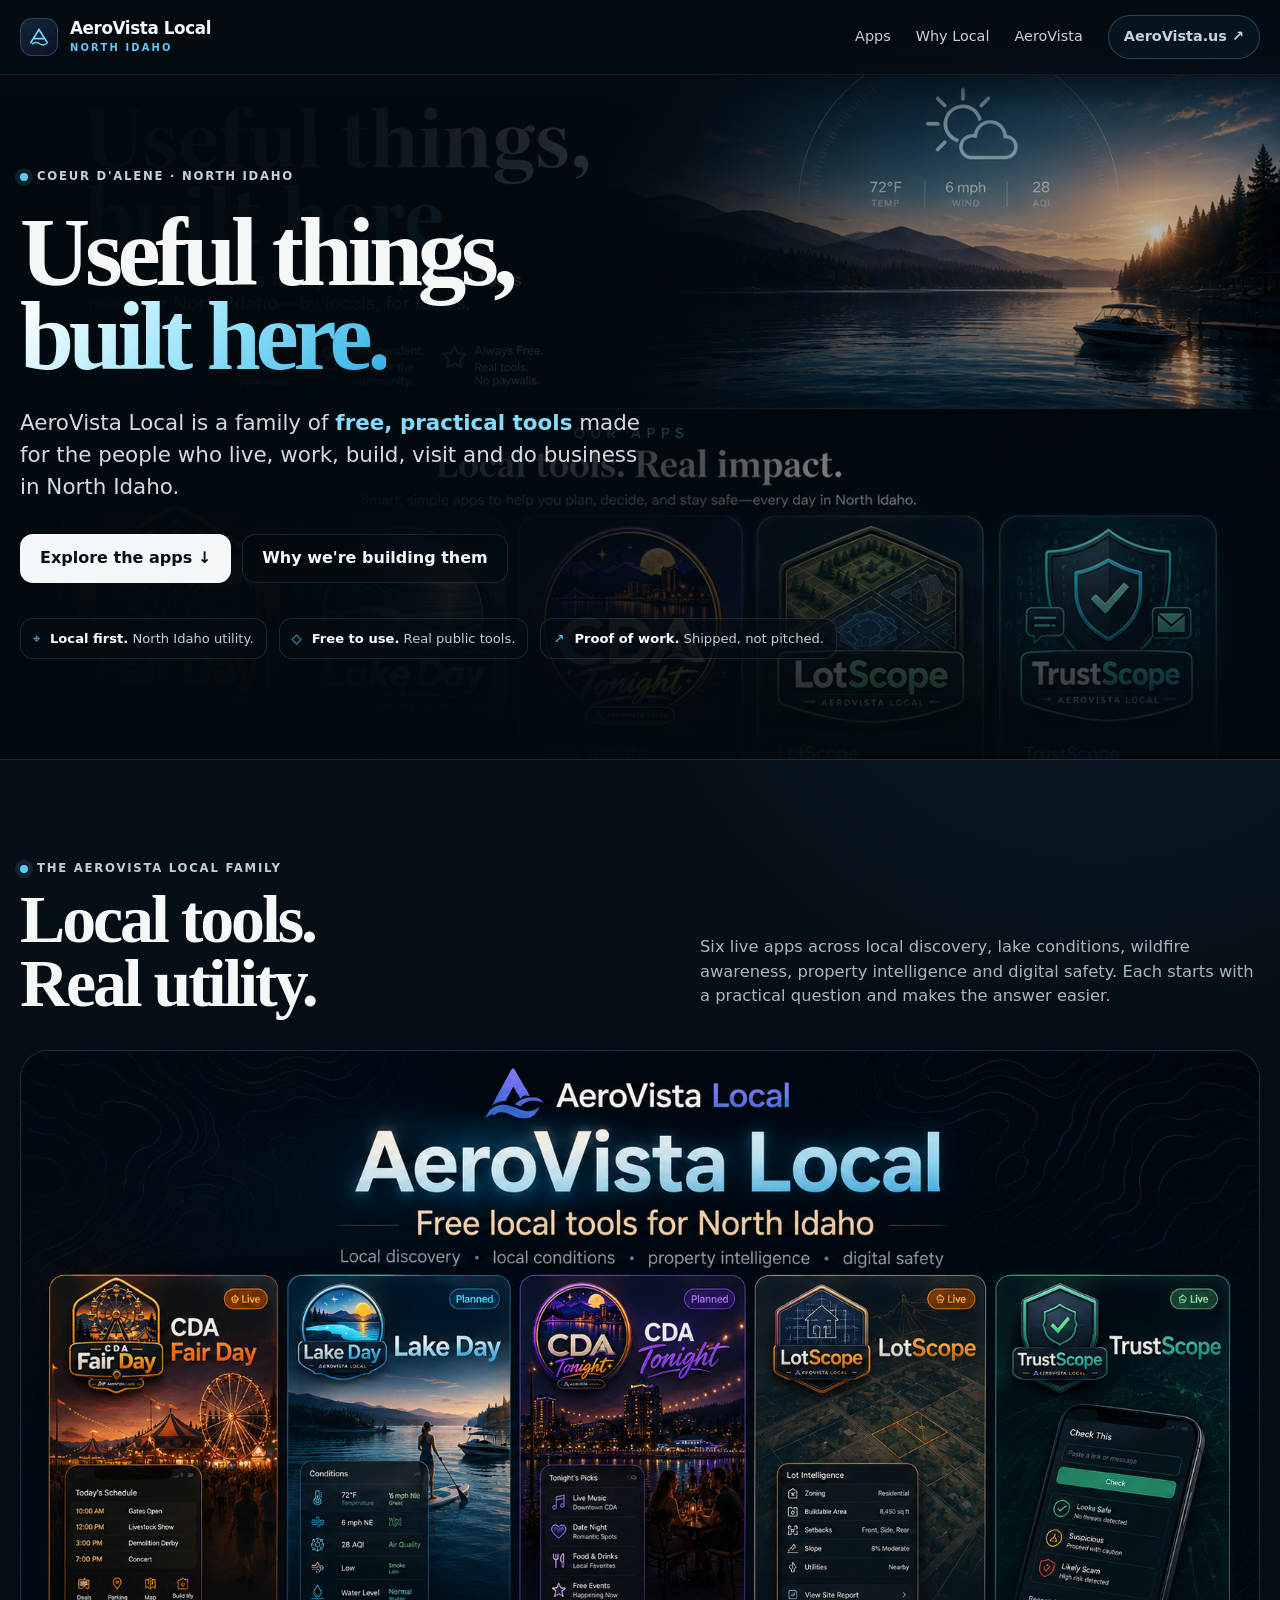
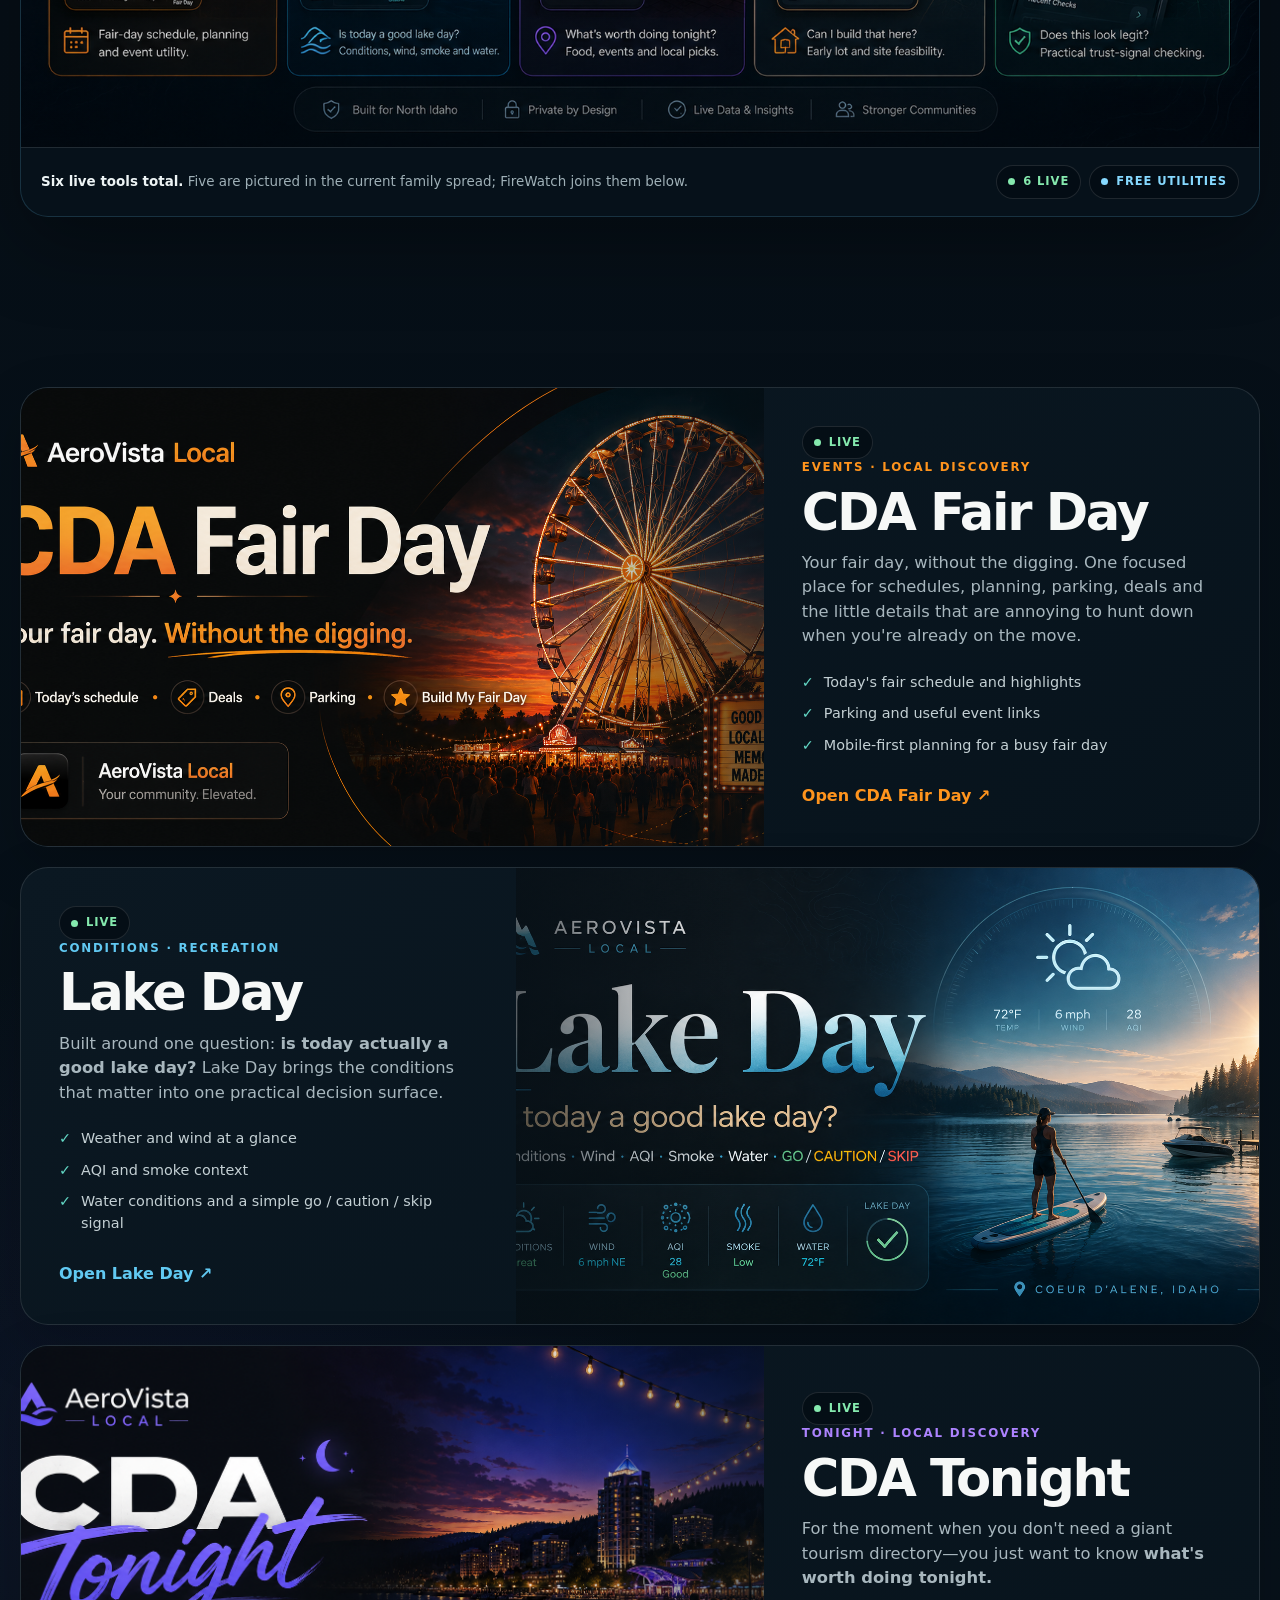
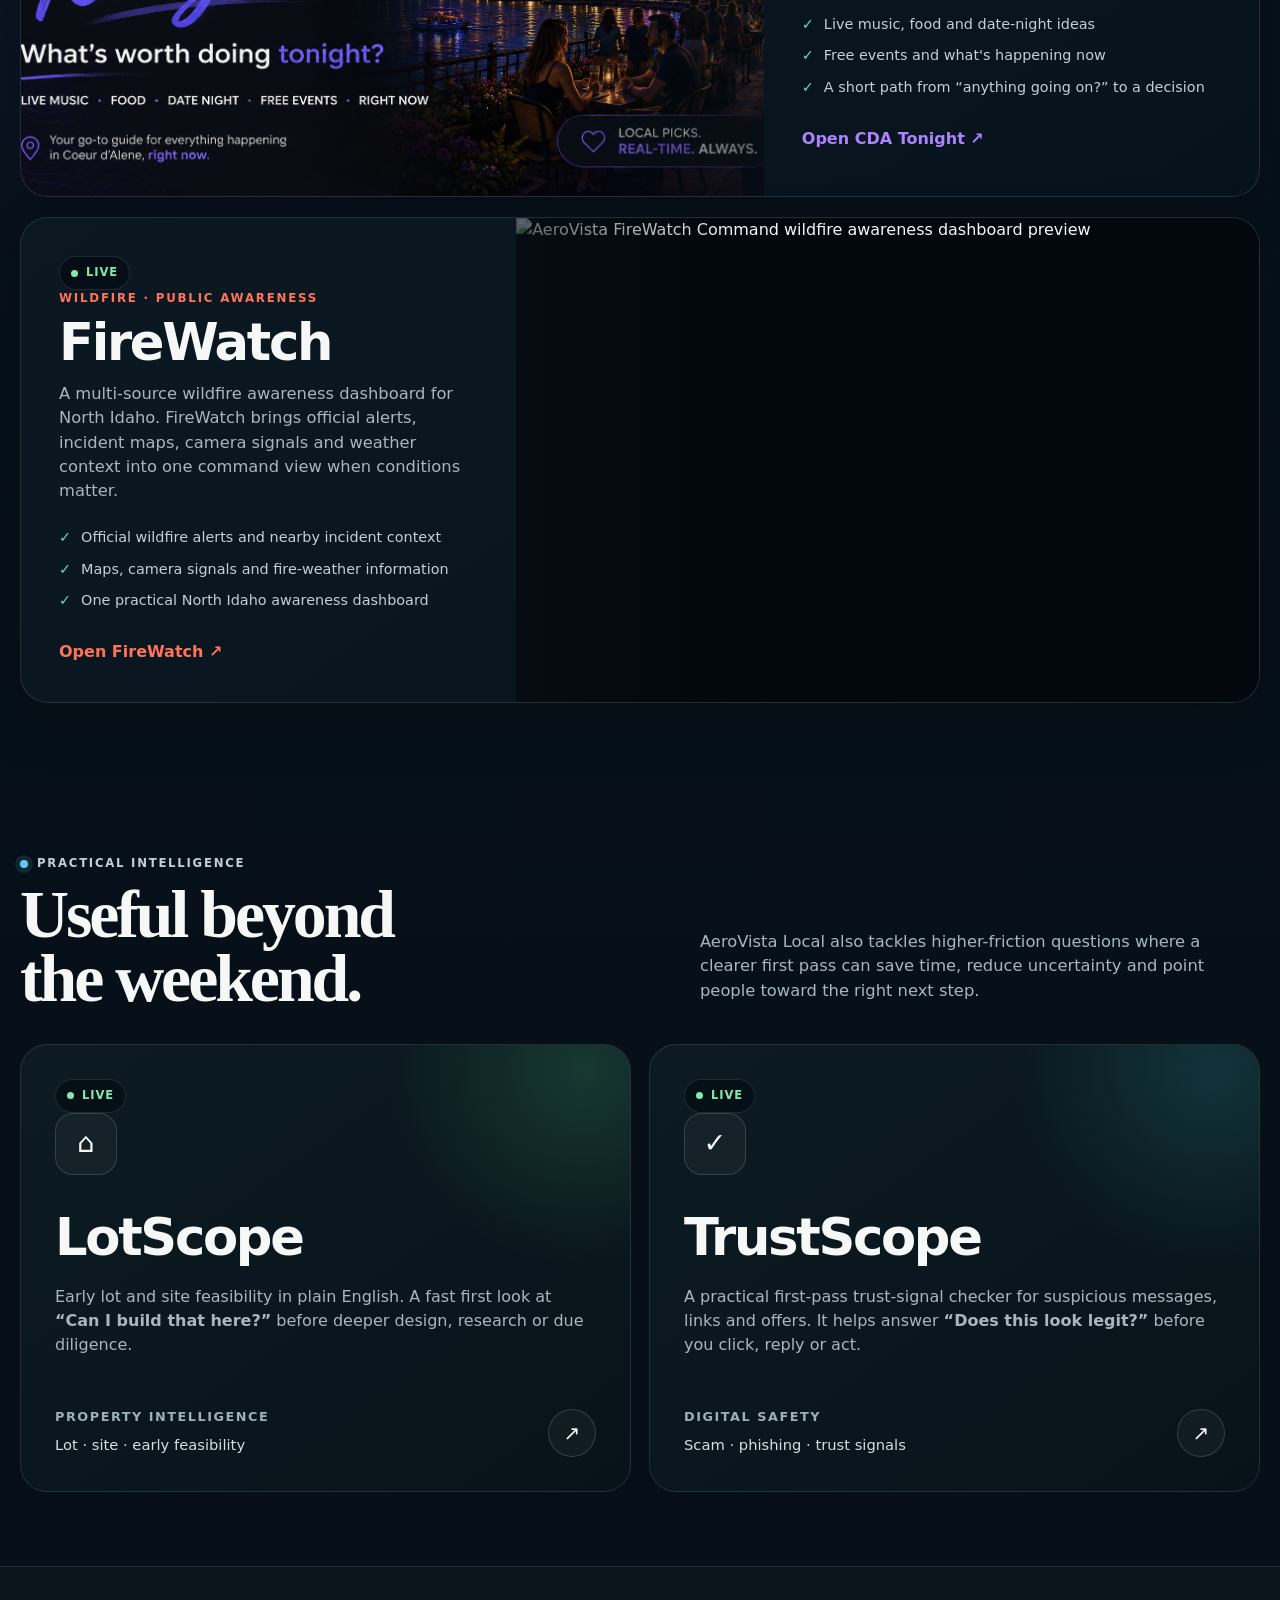
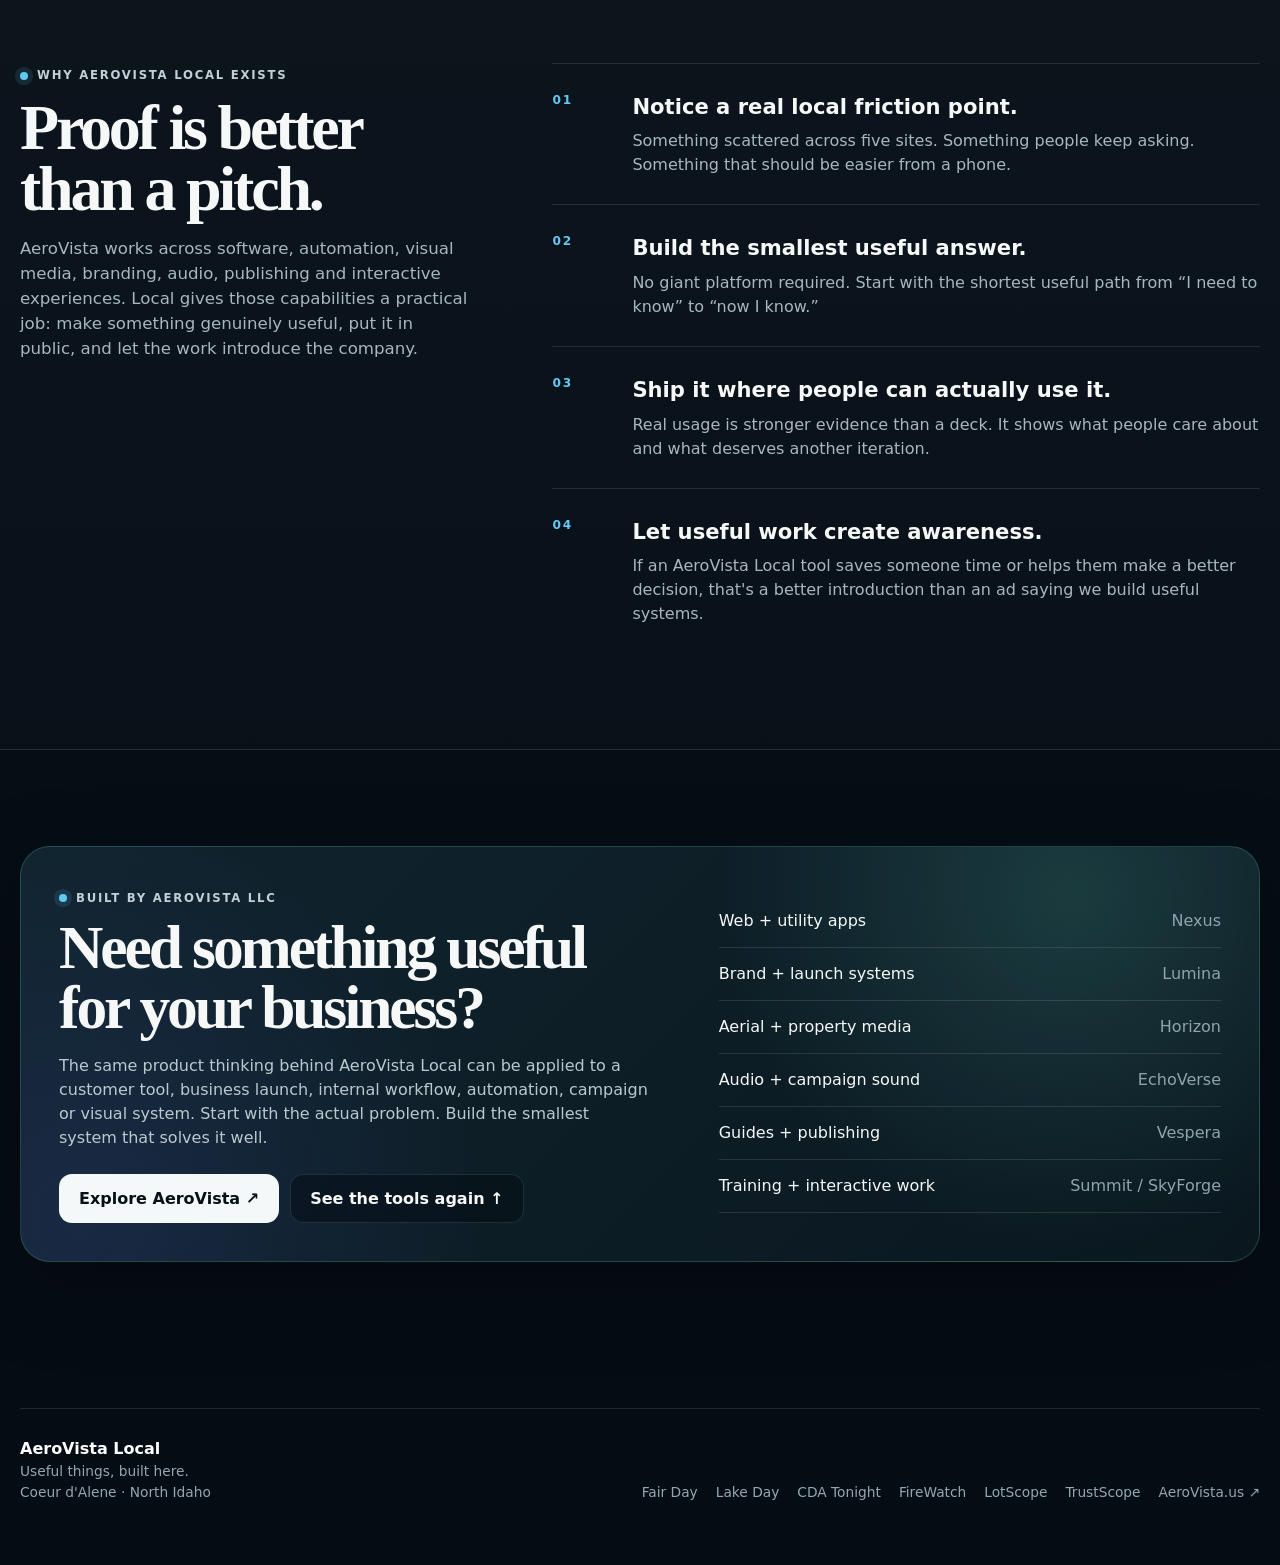
==== commit e0117712: "Add FireWatch to AeroVista Local family" ====
--- a/index.html
+++ b/index.html
@@ -4,13 +4,15 @@
   <meta charset="utf-8" />
   <meta name="viewport" content="width=device-width,initial-scale=1" />
   <meta name="theme-color" content="#061019" />
-  <meta name="description" content="AeroVista Local is a family of free, practical tools for Coeur d'Alene and North Idaho — local discovery, conditions, property intelligence and digital safety." />
+  <meta name="description" content="AeroVista Local is a family of free, practical tools for Coeur d'Alene and North Idaho — local discovery, conditions, wildfire awareness, property intelligence and digital safety." />
 
-  <link rel="icon" type="image/svg+xml" href="/public/favicon.svg" />
-  <link rel="shortcut icon" href="/public/favicon.svg" />
+  <link rel="icon" type="image/x-icon" href="/favicon.ico" />
+  <link rel="icon" type="image/svg+xml" href="/favicon.svg" />
+  <link rel="icon" type="image/png" sizes="64x64" href="/favicon.png" />
+  <link rel="shortcut icon" href="/favicon.ico" />
 
   <meta property="og:title" content="AeroVista Local — Useful things, built here." />
-  <meta property="og:description" content="Free practical tools for North Idaho: CDA Fair Day, Lake Day, CDA Tonight, LotScope and TrustScope." />
+  <meta property="og:description" content="Six free practical tools for North Idaho: CDA Fair Day, Lake Day, CDA Tonight, FireWatch, LotScope and TrustScope." />
   <meta property="og:type" content="website" />
   <meta property="og:image" content="https://raw.githubusercontent.com/aerovista-us/aerovista_local/main/public/local_app_spread.png" />
   <meta property="og:image:secure_url" content="https://raw.githubusercontent.com/aerovista-us/aerovista_local/main/public/local_app_spread.png" />
@@ -21,7 +23,7 @@
 
   <meta name="twitter:card" content="summary_large_image" />
   <meta name="twitter:title" content="AeroVista Local — Useful things, built here." />
-  <meta name="twitter:description" content="Five free, practical North Idaho tools built by AeroVista." />
+  <meta name="twitter:description" content="Six free, practical North Idaho tools built by AeroVista." />
   <meta name="twitter:image" content="https://raw.githubusercontent.com/aerovista-us/aerovista_local/main/public/local_app_spread.png" />
   <meta name="twitter:image:alt" content="AeroVista Local app family" />
 
@@ -31,7 +33,7 @@
     :root{
       --bg:#050d14;--surface:#0b1822;--ink:#f6f8f7;--muted:#a8b7be;
       --line:rgba(255,255,255,.11);--blue:#61c9f2;--teal:#63d8c5;
-      --orange:#ff941d;--violet:#8a69ff;--green:#65dc9b;
+      --orange:#ff941d;--violet:#8a69ff;--green:#65dc9b;--fire:#ff7358;
       --shadow:0 26px 80px rgba(0,0,0,.34);--max:1240px;
     }
     *{box-sizing:border-box}
@@ -73,7 +75,7 @@
 
     .apps{display:grid;gap:20px}.app-panel{overflow:hidden;border:1px solid var(--line);border-radius:28px;background:linear-gradient(145deg,#0b1822,#07131c);display:grid;grid-template-columns:1.2fr .8fr;min-height:450px;box-shadow:0 20px 55px rgba(0,0,0,.18)}.app-panel.reverse{grid-template-columns:.8fr 1.2fr}.app-panel.reverse .app-media{order:2}
     .app-media{min-height:450px;position:relative;overflow:hidden;background:#02080d}.app-media img{width:100%;height:100%;object-fit:cover;transition:transform .5s ease}.app-panel:hover .app-media img{transform:scale(1.018)}.app-media:after{content:"";position:absolute;inset:0;background:linear-gradient(90deg,transparent 70%,rgba(6,15,22,.6));pointer-events:none}.reverse .app-media:after{background:linear-gradient(270deg,transparent 70%,rgba(6,15,22,.65))}
-    .app-copy{padding:38px;display:flex;flex-direction:column;justify-content:center}.app-kicker{font-size:.74rem;text-transform:uppercase;letter-spacing:.15em;font-weight:850;margin-bottom:11px}.fair .app-kicker,.fair .app-link{color:var(--orange)}.lake .app-kicker,.lake .app-link{color:var(--blue)}.tonight .app-kicker,.tonight .app-link{color:#ad83ff}.app-copy h3{font-size:clamp(2.2rem,4vw,4rem);letter-spacing:-.045em;line-height:.96;margin:0 0 14px}.app-copy p{color:var(--muted);font-size:1.02rem;margin:0 0 23px}.feature-list{display:grid;gap:10px;margin:0 0 28px;padding:0;list-style:none;color:#c4d0d4;font-size:.9rem}.feature-list li{display:flex;gap:10px}.feature-list li:before{content:"✓";color:var(--teal);font-weight:900}.app-link{display:inline-flex;align-items:center;gap:9px;font-weight:850;width:max-content}.app-link:hover{text-decoration:underline;text-underline-offset:5px}
+    .app-copy{padding:38px;display:flex;flex-direction:column;justify-content:center}.app-kicker{font-size:.74rem;text-transform:uppercase;letter-spacing:.15em;font-weight:850;margin-bottom:11px}.fair .app-kicker,.fair .app-link{color:var(--orange)}.lake .app-kicker,.lake .app-link{color:var(--blue)}.tonight .app-kicker,.tonight .app-link{color:#ad83ff}.firewatch .app-kicker,.firewatch .app-link{color:var(--fire)}.app-copy h3{font-size:clamp(2.2rem,4vw,4rem);letter-spacing:-.045em;line-height:.96;margin:0 0 14px}.app-copy p{color:var(--muted);font-size:1.02rem;margin:0 0 23px}.feature-list{display:grid;gap:10px;margin:0 0 28px;padding:0;list-style:none;color:#c4d0d4;font-size:.9rem}.feature-list li{display:flex;gap:10px}.feature-list li:before{content:"✓";color:var(--teal);font-weight:900}.app-link{display:inline-flex;align-items:center;gap:9px;font-weight:850;width:max-content}.app-link:hover{text-decoration:underline;text-underline-offset:5px}
 
     .utility-grid{display:grid;grid-template-columns:1fr 1fr;gap:18px}.utility-card{position:relative;overflow:hidden;min-height:390px;border-radius:27px;border:1px solid var(--line);padding:34px;background:linear-gradient(145deg,#0c1b22,#081219);display:flex;flex-direction:column;justify-content:space-between}.utility-card:before{content:"";position:absolute;width:430px;height:430px;border-radius:50%;right:-170px;top:-190px;opacity:.7}.utility-card.lot:before{background:radial-gradient(circle,rgba(88,221,145,.24),transparent 65%)}.utility-card.trust:before{background:radial-gradient(circle,rgba(61,208,212,.22),transparent 65%)}.utility-icon{width:62px;height:62px;border-radius:18px;border:1px solid rgba(255,255,255,.14);display:grid;place-items:center;font-size:1.7rem;background:rgba(255,255,255,.04);position:relative}.utility-card h3{font-size:clamp(2.2rem,4vw,3.6rem);letter-spacing:-.045em;margin:24px 0 10px;position:relative}.utility-card p{color:var(--muted);max-width:540px;margin:0;position:relative}.utility-bottom{display:flex;align-items:end;justify-content:space-between;gap:20px;margin-top:50px;position:relative}.utility-bottom strong{display:block;font-size:.8rem;text-transform:uppercase;letter-spacing:.12em;color:#9eb0b7;margin-bottom:6px}.utility-bottom span{color:#d6e0e2;font-size:.92rem}.round-link{width:48px;height:48px;border-radius:50%;border:1px solid rgba(255,255,255,.15);display:grid;place-items:center;background:rgba(255,255,255,.035);font-size:1.25rem}.round-link:hover{border-color:rgba(101,220,155,.55)}
 
@@ -102,7 +104,7 @@
     </div></div></section>
 
     <section class="section" id="apps"><div class="wrap">
-      <div class="section-head"><div><span class="eyebrow">The AeroVista Local family</span><h2>Local tools.<br>Real utility.</h2></div><p>Five live apps across local discovery, lake conditions, property intelligence and digital safety. Each starts with a simple question and makes the answer easier.</p></div>
+      <div class="section-head"><div><span class="eyebrow">The AeroVista Local family</span><h2>Local tools.<br>Real utility.</h2></div><p>Six live apps across local discovery, lake conditions, wildfire awareness, property intelligence and digital safety. Each starts with a practical question and makes the answer easier.</p></div>
       <div class="family-shell"><div class="family-visual">
         <img src="public/local_app_spread.png" alt="AeroVista Local app family featuring CDA Fair Day, Lake Day, CDA Tonight, LotScope and TrustScope" width="1672" height="941" loading="eager" />
         <a class="hotspot fair" href="https://cdafair.aerovista.us/" target="_blank" rel="noopener" aria-label="Open CDA Fair Day" data-umami-event="open-cda-fair-day-spread"></a>
@@ -110,7 +112,7 @@
         <a class="hotspot tonight" href="https://cdatonight.aerovista.us/" target="_blank" rel="noopener" aria-label="Open CDA Tonight" data-umami-event="open-cda-tonight-spread"></a>
         <a class="hotspot lot" href="https://lotscope.aerovista.us/" target="_blank" rel="noopener" aria-label="Open LotScope" data-umami-event="open-lotscope-spread"></a>
         <a class="hotspot trust" href="https://trustscope.aerovista.us/" target="_blank" rel="noopener" aria-label="Open TrustScope" data-umami-event="open-trustscope-spread"></a>
-      </div><div class="family-meta"><div><strong>One family. Different local problems.</strong> Tap any tool above or explore each one below.</div><div class="family-status"><span class="pill live">5 live</span><span class="pill free">Free utilities</span></div></div></div>
+      </div><div class="family-meta"><div><strong>Six live tools total.</strong> Five are pictured in the current family spread; FireWatch joins them below.</div><div class="family-status"><span class="pill live">6 live</span><span class="pill free">Free utilities</span></div></div></div>
     </div></section>
 
     <section class="section slim"><div class="wrap apps">
@@ -119,6 +121,8 @@
       <article class="app-panel reverse lake"><div class="app-media"><img src="public/lakeday_preview.png" alt="Lake Day visual preview" loading="lazy" /></div><div class="app-copy"><div><span class="pill live">Live</span></div><div class="app-kicker">Conditions · Recreation</div><h3>Lake Day</h3><p>Built around one question: <strong>is today actually a good lake day?</strong> Lake Day brings the conditions that matter into one practical decision surface.</p><ul class="feature-list"><li>Weather and wind at a glance</li><li>AQI and smoke context</li><li>Water conditions and a simple go / caution / skip signal</li></ul><a class="app-link" href="https://lakeday.aerovista.us/" target="_blank" rel="noopener" data-umami-event="open-lake-day-detail">Open Lake Day ↗</a></div></article>
 
       <article class="app-panel tonight"><div class="app-media"><img src="public/cdatonight_prevew.png" alt="CDA Tonight visual preview" loading="lazy" /></div><div class="app-copy"><div><span class="pill live">Live</span></div><div class="app-kicker">Tonight · Local discovery</div><h3>CDA Tonight</h3><p>For the moment when you don't need a giant tourism directory—you just want to know <strong>what's worth doing tonight.</strong></p><ul class="feature-list"><li>Live music, food and date-night ideas</li><li>Free events and what's happening now</li><li>A short path from “anything going on?” to a decision</li></ul><a class="app-link" href="https://cdatonight.aerovista.us/" target="_blank" rel="noopener" data-umami-event="open-cda-tonight-detail">Open CDA Tonight ↗</a></div></article>
+
+      <article class="app-panel reverse firewatch"><div class="app-media"><img src="https://aerovista-us.github.io/AeroVista_FireWatch/aerovista-firewatch-social.png" alt="AeroVista FireWatch Command wildfire awareness dashboard preview" loading="lazy" /></div><div class="app-copy"><div><span class="pill live">Live</span></div><div class="app-kicker">Wildfire · Public awareness</div><h3>FireWatch</h3><p>A multi-source wildfire awareness dashboard for North Idaho. FireWatch brings official alerts, incident maps, camera signals and weather context into one command view when conditions matter.</p><ul class="feature-list"><li>Official wildfire alerts and nearby incident context</li><li>Maps, camera signals and fire-weather information</li><li>One practical North Idaho awareness dashboard</li></ul><a class="app-link" href="https://aerovista-us.github.io/AeroVista_FireWatch/" target="_blank" rel="noopener" data-umami-event="open-firewatch-detail">Open FireWatch ↗</a></div></article>
     </div></section>
 
     <section class="section slim"><div class="wrap">
@@ -139,6 +143,6 @@
     <section class="section" id="aerovista"><div class="wrap av-card"><div><span class="eyebrow">Built by AeroVista LLC</span><h2>Need something useful for your business?</h2><p>The same product thinking behind AeroVista Local can be applied to a customer tool, business launch, internal workflow, automation, campaign or visual system. Start with the actual problem. Build the smallest system that solves it well.</p><div class="hero-actions" style="margin:0"><a class="btn primary" href="https://aerovista.us/" target="_blank" rel="noopener" data-umami-event="explore-aerovista-footer">Explore AeroVista ↗</a><a class="btn ghost" href="#apps">See the tools again ↑</a></div></div><div class="capabilities"><div class="capability"><span>Web + utility apps</span><span>Nexus</span></div><div class="capability"><span>Brand + launch systems</span><span>Lumina</span></div><div class="capability"><span>Aerial + property media</span><span>Horizon</span></div><div class="capability"><span>Audio + campaign sound</span><span>EchoVerse</span></div><div class="capability"><span>Guides + publishing</span><span>Vespera</span></div><div class="capability"><span>Training + interactive work</span><span>Summit / SkyForge</span></div></div></div></section>
   </main>
 
-  <footer><div class="wrap footer-grid"><div><strong>AeroVista Local</strong><br>Useful things, built here.<br>Coeur d'Alene · North Idaho</div><div class="footer-links"><a href="https://cdafair.aerovista.us/" target="_blank" rel="noopener">Fair Day</a><a href="https://lakeday.aerovista.us/" target="_blank" rel="noopener">Lake Day</a><a href="https://cdatonight.aerovista.us/" target="_blank" rel="noopener">CDA Tonight</a><a href="https://lotscope.aerovista.us/" target="_blank" rel="noopener">LotScope</a><a href="https://trustscope.aerovista.us/" target="_blank" rel="noopener">TrustScope</a><a href="https://aerovista.us/" target="_blank" rel="noopener">AeroVista.us ↗</a></div></div></footer>
+  <footer><div class="wrap footer-grid"><div><strong>AeroVista Local</strong><br>Useful things, built here.<br>Coeur d'Alene · North Idaho</div><div class="footer-links"><a href="https://cdafair.aerovista.us/" target="_blank" rel="noopener">Fair Day</a><a href="https://lakeday.aerovista.us/" target="_blank" rel="noopener">Lake Day</a><a href="https://cdatonight.aerovista.us/" target="_blank" rel="noopener">CDA Tonight</a><a href="https://aerovista-us.github.io/AeroVista_FireWatch/" target="_blank" rel="noopener">FireWatch</a><a href="https://lotscope.aerovista.us/" target="_blank" rel="noopener">LotScope</a><a href="https://trustscope.aerovista.us/" target="_blank" rel="noopener">TrustScope</a><a href="https://aerovista.us/" target="_blank" rel="noopener">AeroVista.us ↗</a></div></div></footer>
 </body>
 </html>
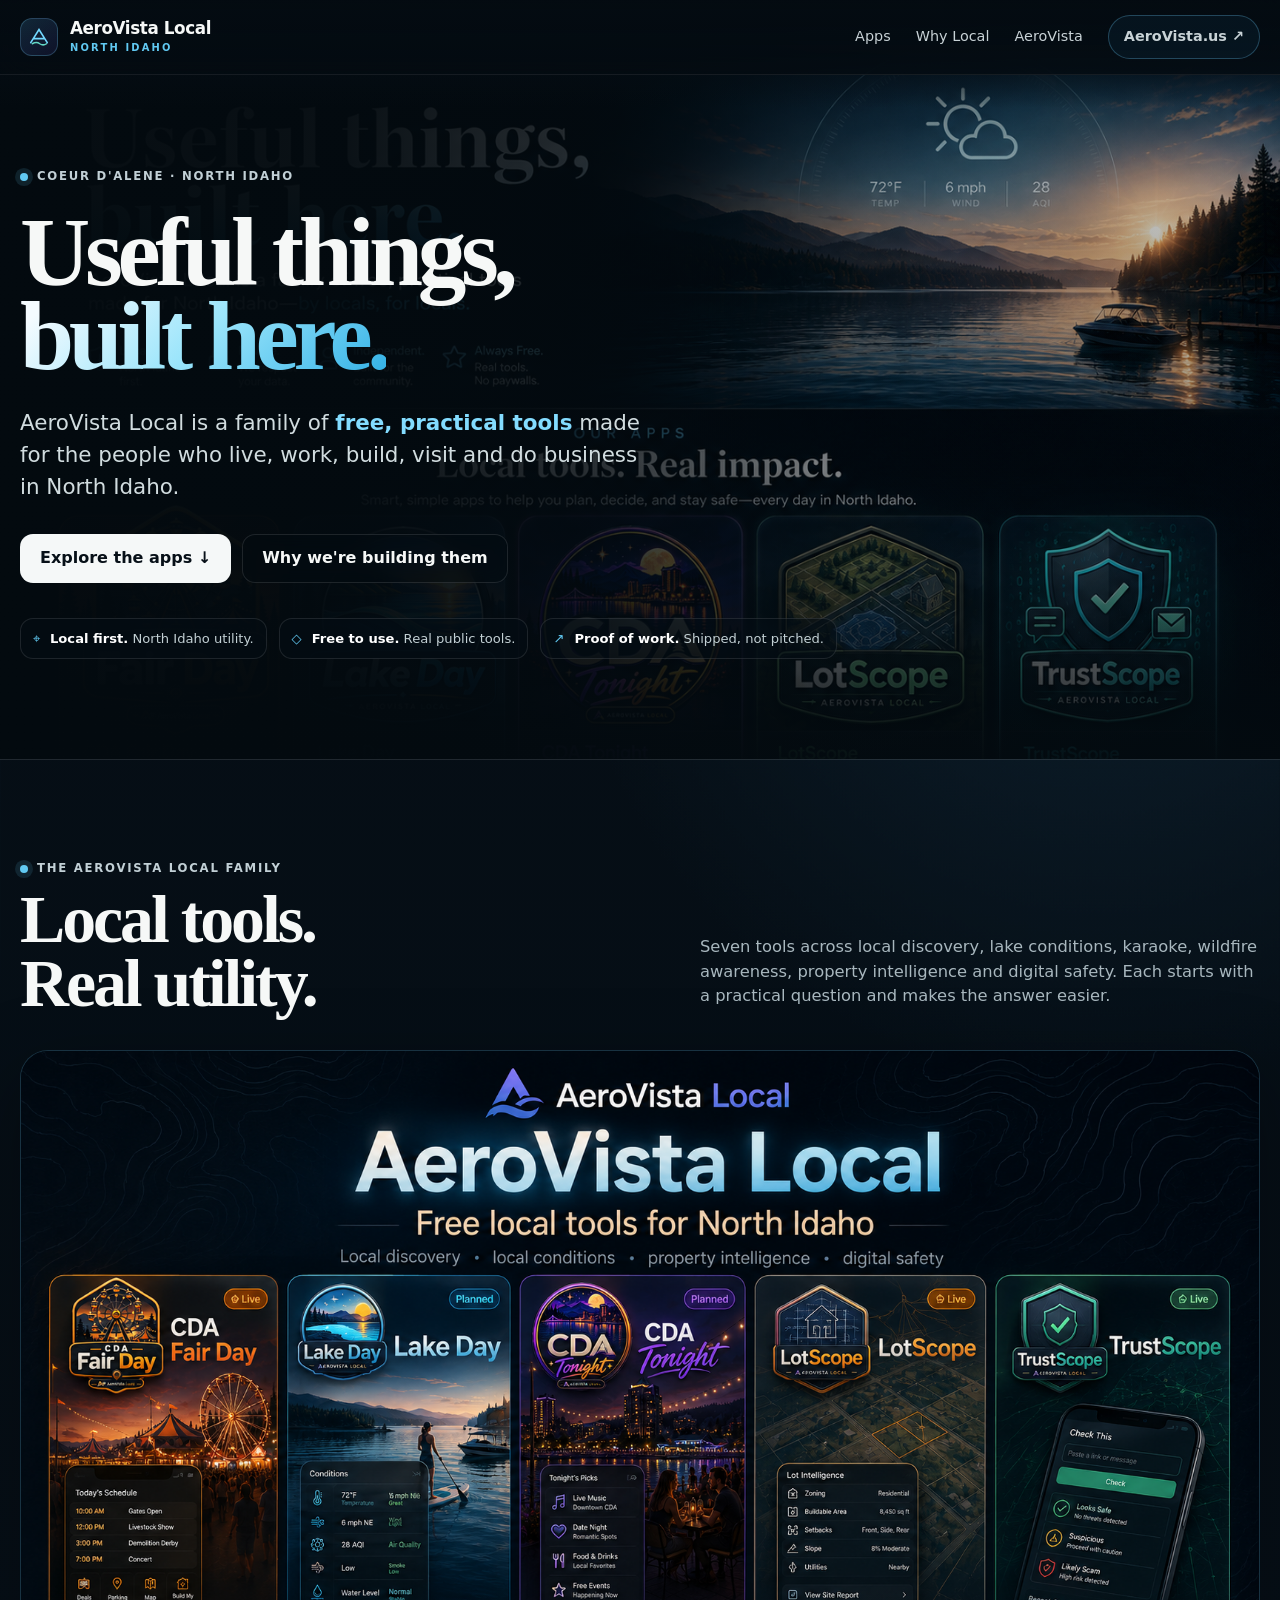
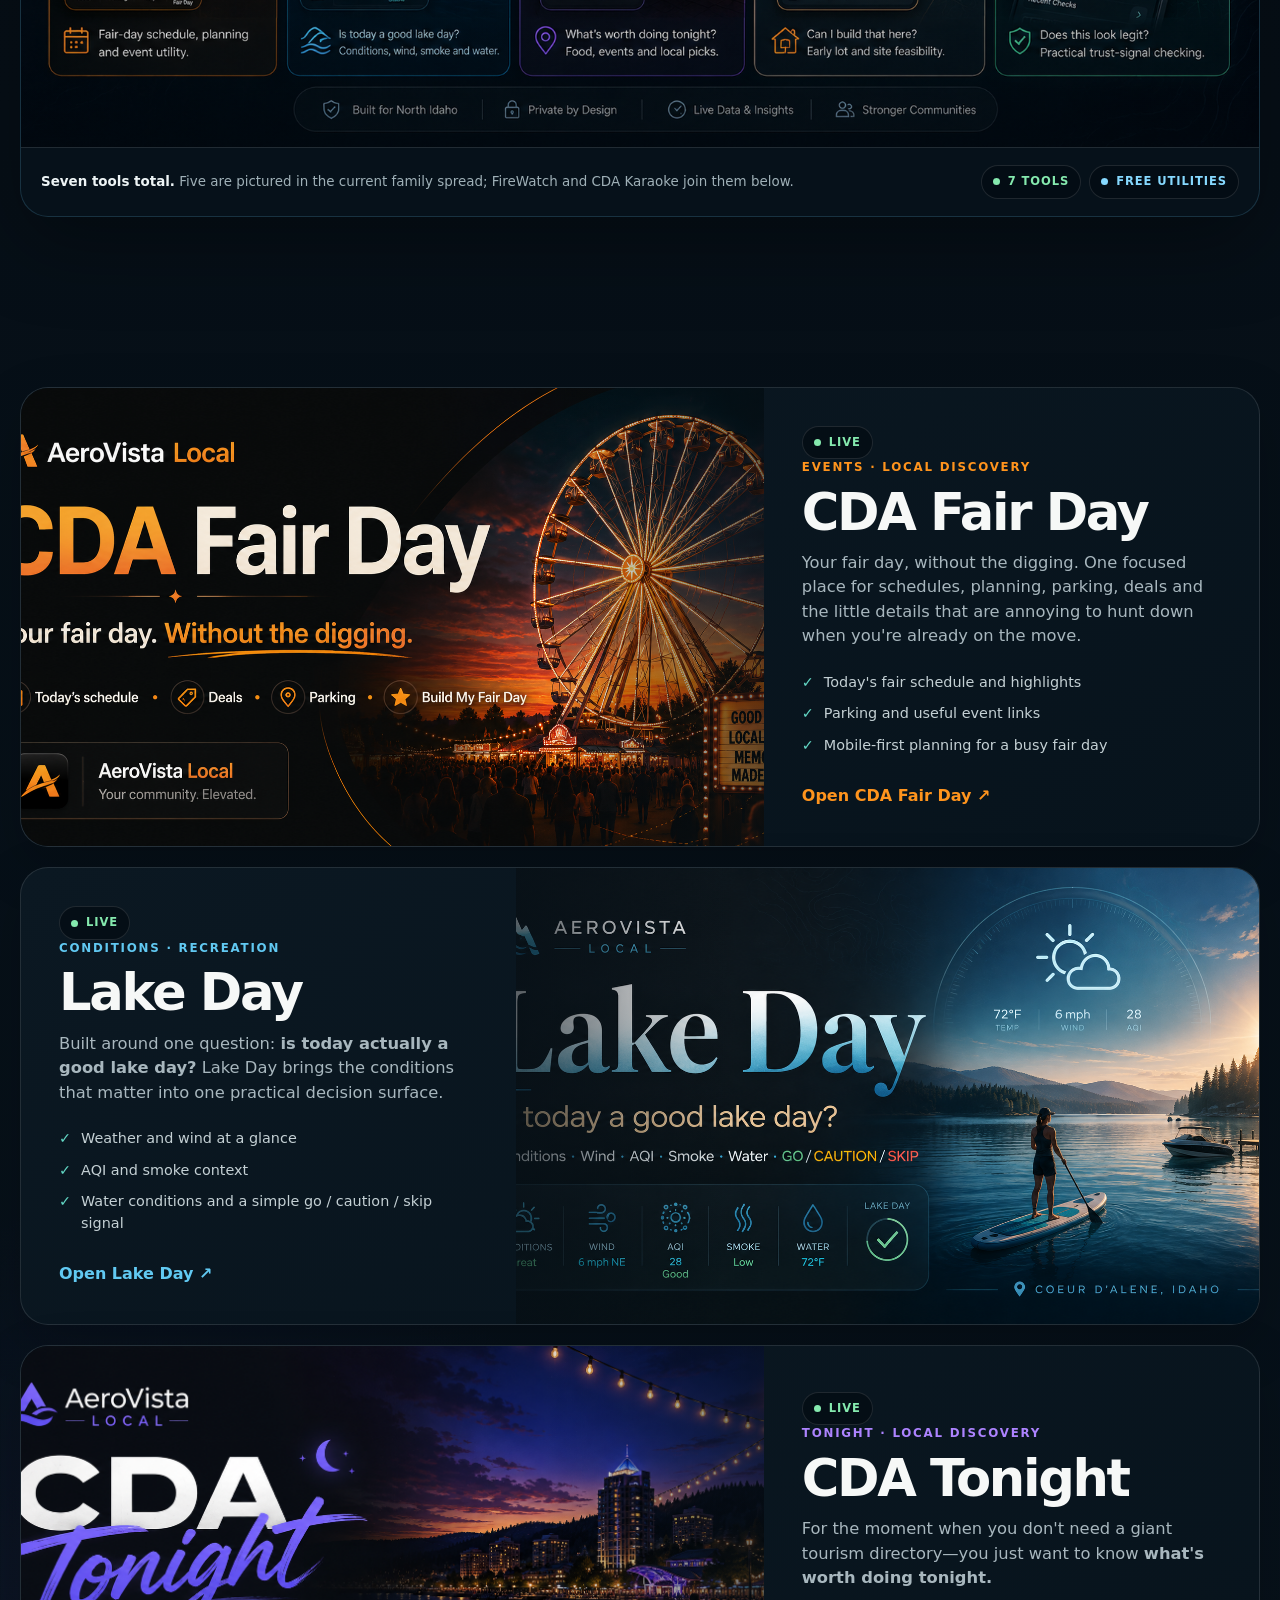
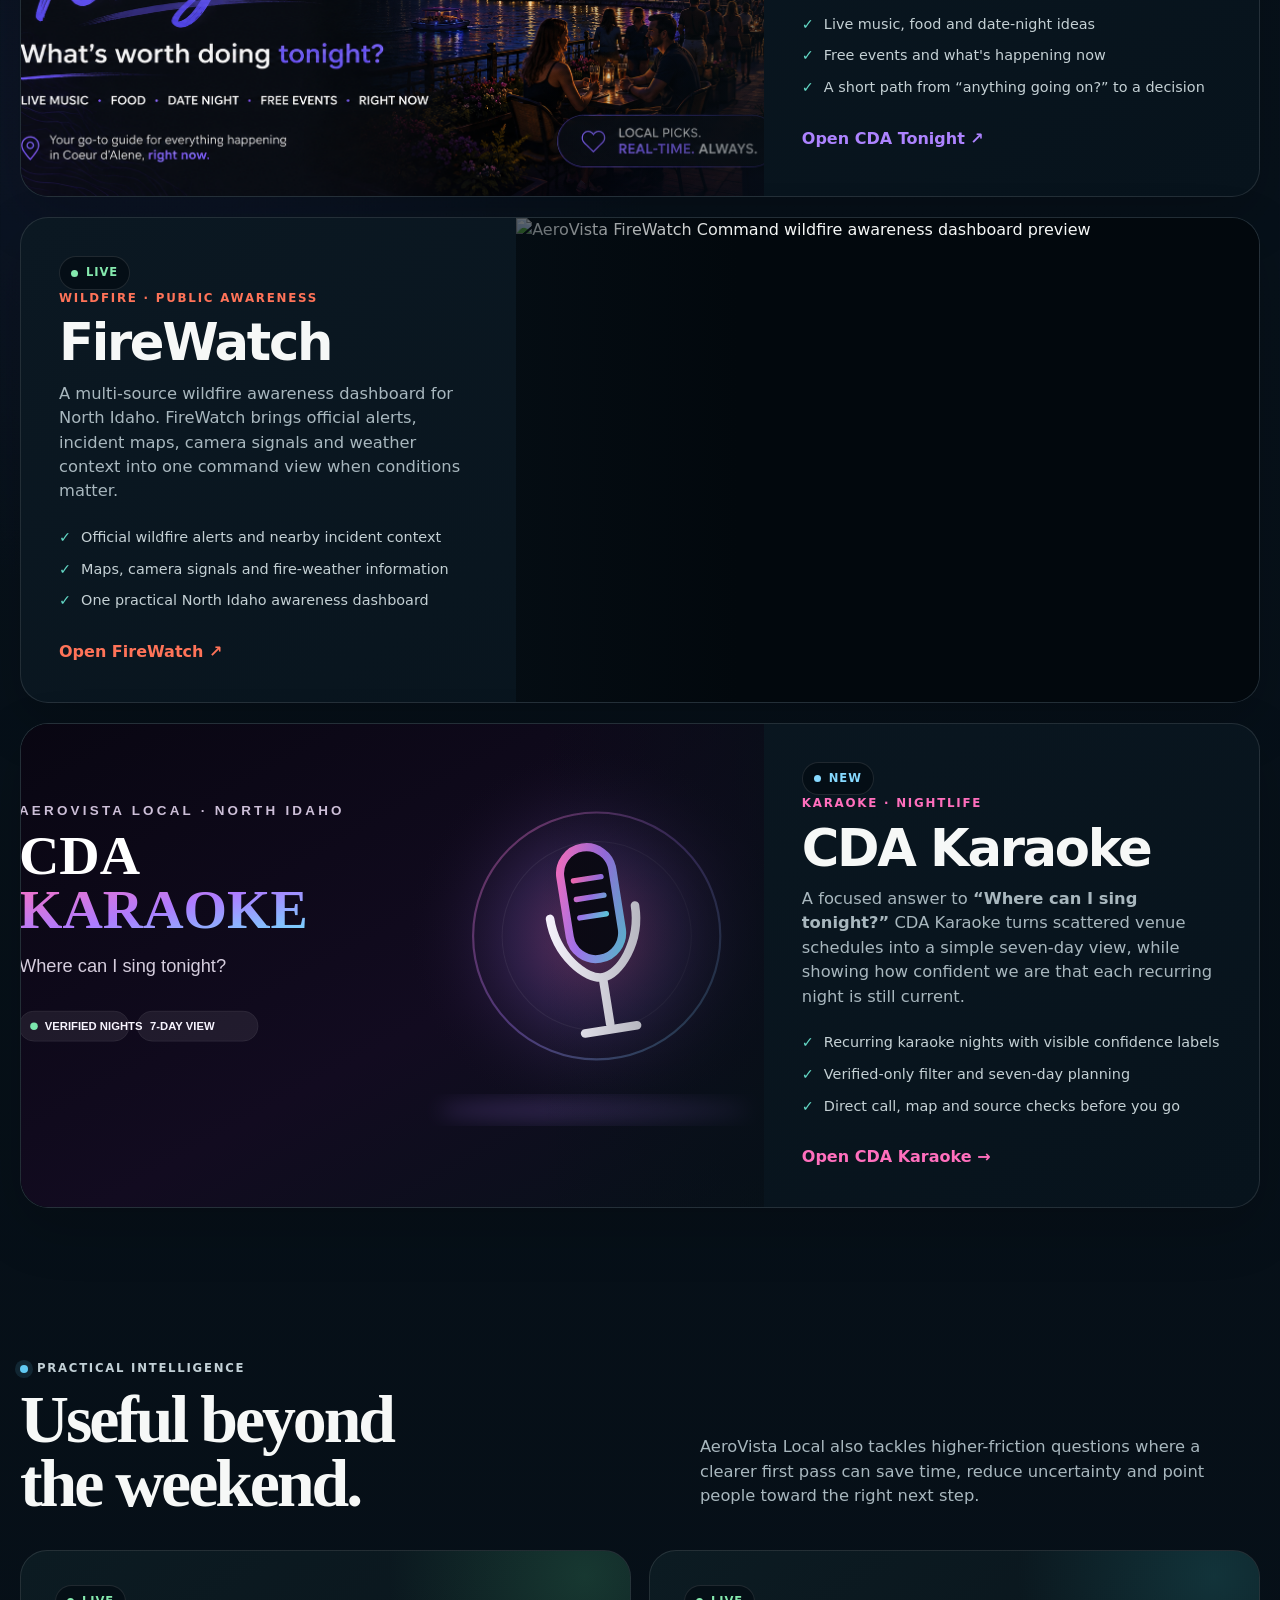
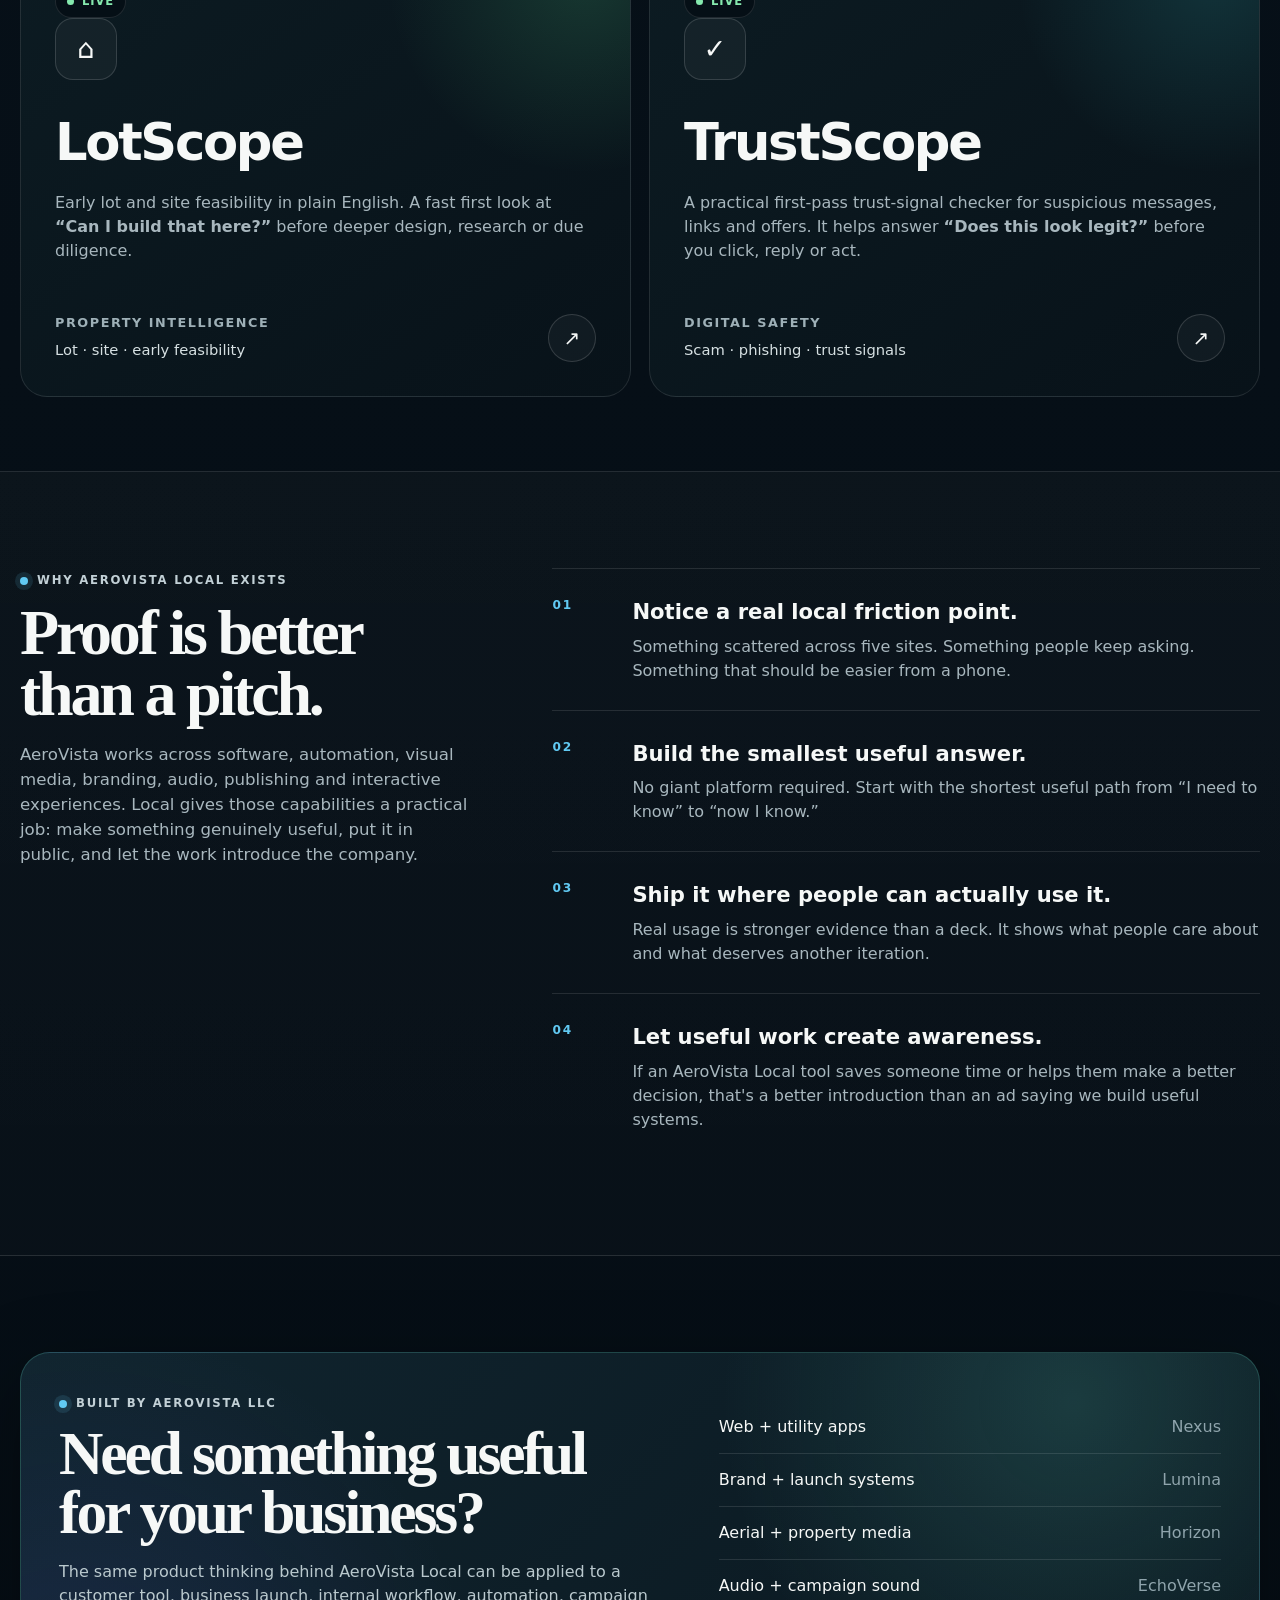
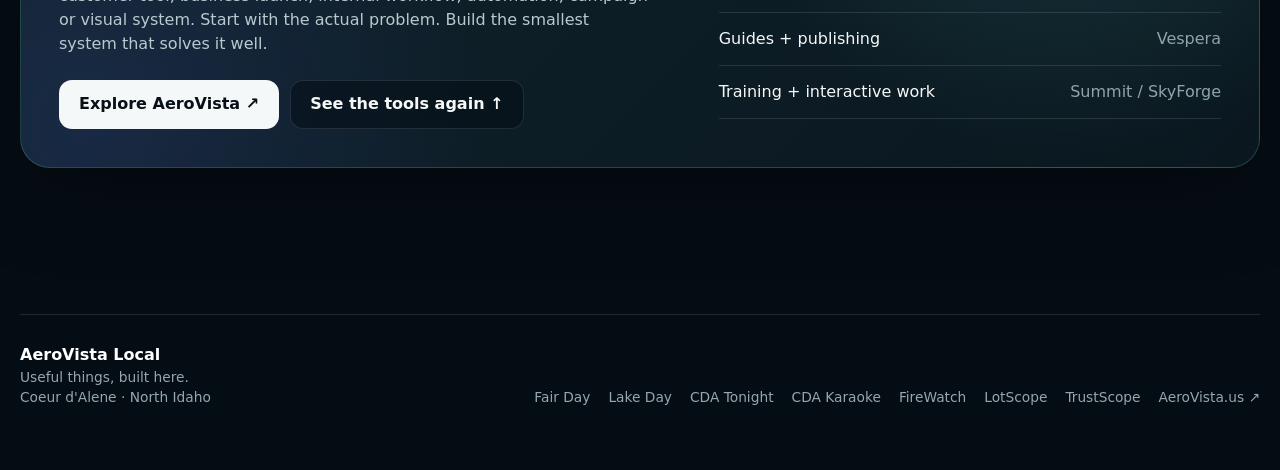
==== commit e0be38dd: "feat(local): add CDA Karaoke as seventh Local app" ====
--- a/index.html
+++ b/index.html
@@ -4,7 +4,7 @@
   <meta charset="utf-8" />
   <meta name="viewport" content="width=device-width,initial-scale=1" />
   <meta name="theme-color" content="#061019" />
-  <meta name="description" content="AeroVista Local is a family of free, practical tools for Coeur d'Alene and North Idaho — local discovery, conditions, wildfire awareness, property intelligence and digital safety." />
+  <meta name="description" content="AeroVista Local is a family of free, practical tools for Coeur d'Alene and North Idaho — local discovery, conditions, karaoke, wildfire awareness, property intelligence and digital safety." />
 
   <link rel="icon" type="image/x-icon" href="/favicon.ico" />
   <link rel="icon" type="image/svg+xml" href="/favicon.svg" />
@@ -12,7 +12,7 @@
   <link rel="shortcut icon" href="/favicon.ico" />
 
   <meta property="og:title" content="AeroVista Local — Useful things, built here." />
-  <meta property="og:description" content="Six free practical tools for North Idaho: CDA Fair Day, Lake Day, CDA Tonight, FireWatch, LotScope and TrustScope." />
+  <meta property="og:description" content="Seven practical North Idaho tools: CDA Fair Day, Lake Day, CDA Tonight, CDA Karaoke, FireWatch, LotScope and TrustScope." />
   <meta property="og:type" content="website" />
   <meta property="og:image" content="https://raw.githubusercontent.com/aerovista-us/aerovista_local/main/public/local_app_spread.png" />
   <meta property="og:image:secure_url" content="https://raw.githubusercontent.com/aerovista-us/aerovista_local/main/public/local_app_spread.png" />
@@ -23,7 +23,7 @@
 
   <meta name="twitter:card" content="summary_large_image" />
   <meta name="twitter:title" content="AeroVista Local — Useful things, built here." />
-  <meta name="twitter:description" content="Six free, practical North Idaho tools built by AeroVista." />
+  <meta name="twitter:description" content="Seven free, practical North Idaho tools built by AeroVista." />
   <meta name="twitter:image" content="https://raw.githubusercontent.com/aerovista-us/aerovista_local/main/public/local_app_spread.png" />
   <meta name="twitter:image:alt" content="AeroVista Local app family" />
 
@@ -33,7 +33,7 @@
     :root{
       --bg:#050d14;--surface:#0b1822;--ink:#f6f8f7;--muted:#a8b7be;
       --line:rgba(255,255,255,.11);--blue:#61c9f2;--teal:#63d8c5;
-      --orange:#ff941d;--violet:#8a69ff;--green:#65dc9b;--fire:#ff7358;
+      --orange:#ff941d;--violet:#8a69ff;--green:#65dc9b;--fire:#ff7358;--pink:#ff6fbd;
       --shadow:0 26px 80px rgba(0,0,0,.34);--max:1240px;
     }
     *{box-sizing:border-box}
@@ -75,7 +75,7 @@
 
     .apps{display:grid;gap:20px}.app-panel{overflow:hidden;border:1px solid var(--line);border-radius:28px;background:linear-gradient(145deg,#0b1822,#07131c);display:grid;grid-template-columns:1.2fr .8fr;min-height:450px;box-shadow:0 20px 55px rgba(0,0,0,.18)}.app-panel.reverse{grid-template-columns:.8fr 1.2fr}.app-panel.reverse .app-media{order:2}
     .app-media{min-height:450px;position:relative;overflow:hidden;background:#02080d}.app-media img{width:100%;height:100%;object-fit:cover;transition:transform .5s ease}.app-panel:hover .app-media img{transform:scale(1.018)}.app-media:after{content:"";position:absolute;inset:0;background:linear-gradient(90deg,transparent 70%,rgba(6,15,22,.6));pointer-events:none}.reverse .app-media:after{background:linear-gradient(270deg,transparent 70%,rgba(6,15,22,.65))}
-    .app-copy{padding:38px;display:flex;flex-direction:column;justify-content:center}.app-kicker{font-size:.74rem;text-transform:uppercase;letter-spacing:.15em;font-weight:850;margin-bottom:11px}.fair .app-kicker,.fair .app-link{color:var(--orange)}.lake .app-kicker,.lake .app-link{color:var(--blue)}.tonight .app-kicker,.tonight .app-link{color:#ad83ff}.firewatch .app-kicker,.firewatch .app-link{color:var(--fire)}.app-copy h3{font-size:clamp(2.2rem,4vw,4rem);letter-spacing:-.045em;line-height:.96;margin:0 0 14px}.app-copy p{color:var(--muted);font-size:1.02rem;margin:0 0 23px}.feature-list{display:grid;gap:10px;margin:0 0 28px;padding:0;list-style:none;color:#c4d0d4;font-size:.9rem}.feature-list li{display:flex;gap:10px}.feature-list li:before{content:"✓";color:var(--teal);font-weight:900}.app-link{display:inline-flex;align-items:center;gap:9px;font-weight:850;width:max-content}.app-link:hover{text-decoration:underline;text-underline-offset:5px}
+    .app-copy{padding:38px;display:flex;flex-direction:column;justify-content:center}.app-kicker{font-size:.74rem;text-transform:uppercase;letter-spacing:.15em;font-weight:850;margin-bottom:11px}.fair .app-kicker,.fair .app-link{color:var(--orange)}.lake .app-kicker,.lake .app-link{color:var(--blue)}.tonight .app-kicker,.tonight .app-link{color:#ad83ff}.firewatch .app-kicker,.firewatch .app-link{color:var(--fire)}.karaoke .app-kicker,.karaoke .app-link{color:var(--pink)}.app-copy h3{font-size:clamp(2.2rem,4vw,4rem);letter-spacing:-.045em;line-height:.96;margin:0 0 14px}.app-copy p{color:var(--muted);font-size:1.02rem;margin:0 0 23px}.feature-list{display:grid;gap:10px;margin:0 0 28px;padding:0;list-style:none;color:#c4d0d4;font-size:.9rem}.feature-list li{display:flex;gap:10px}.feature-list li:before{content:"✓";color:var(--teal);font-weight:900}.app-link{display:inline-flex;align-items:center;gap:9px;font-weight:850;width:max-content}.app-link:hover{text-decoration:underline;text-underline-offset:5px}
 
     .utility-grid{display:grid;grid-template-columns:1fr 1fr;gap:18px}.utility-card{position:relative;overflow:hidden;min-height:390px;border-radius:27px;border:1px solid var(--line);padding:34px;background:linear-gradient(145deg,#0c1b22,#081219);display:flex;flex-direction:column;justify-content:space-between}.utility-card:before{content:"";position:absolute;width:430px;height:430px;border-radius:50%;right:-170px;top:-190px;opacity:.7}.utility-card.lot:before{background:radial-gradient(circle,rgba(88,221,145,.24),transparent 65%)}.utility-card.trust:before{background:radial-gradient(circle,rgba(61,208,212,.22),transparent 65%)}.utility-icon{width:62px;height:62px;border-radius:18px;border:1px solid rgba(255,255,255,.14);display:grid;place-items:center;font-size:1.7rem;background:rgba(255,255,255,.04);position:relative}.utility-card h3{font-size:clamp(2.2rem,4vw,3.6rem);letter-spacing:-.045em;margin:24px 0 10px;position:relative}.utility-card p{color:var(--muted);max-width:540px;margin:0;position:relative}.utility-bottom{display:flex;align-items:end;justify-content:space-between;gap:20px;margin-top:50px;position:relative}.utility-bottom strong{display:block;font-size:.8rem;text-transform:uppercase;letter-spacing:.12em;color:#9eb0b7;margin-bottom:6px}.utility-bottom span{color:#d6e0e2;font-size:.92rem}.round-link{width:48px;height:48px;border-radius:50%;border:1px solid rgba(255,255,255,.15);display:grid;place-items:center;background:rgba(255,255,255,.035);font-size:1.25rem}.round-link:hover{border-color:rgba(101,220,155,.55)}
 
@@ -104,7 +104,7 @@
     </div></div></section>
 
     <section class="section" id="apps"><div class="wrap">
-      <div class="section-head"><div><span class="eyebrow">The AeroVista Local family</span><h2>Local tools.<br>Real utility.</h2></div><p>Six live apps across local discovery, lake conditions, wildfire awareness, property intelligence and digital safety. Each starts with a practical question and makes the answer easier.</p></div>
+      <div class="section-head"><div><span class="eyebrow">The AeroVista Local family</span><h2>Local tools.<br>Real utility.</h2></div><p>Seven tools across local discovery, lake conditions, karaoke, wildfire awareness, property intelligence and digital safety. Each starts with a practical question and makes the answer easier.</p></div>
       <div class="family-shell"><div class="family-visual">
         <img src="public/local_app_spread.png" alt="AeroVista Local app family featuring CDA Fair Day, Lake Day, CDA Tonight, LotScope and TrustScope" width="1672" height="941" loading="eager" />
         <a class="hotspot fair" href="https://cdafair.aerovista.us/" target="_blank" rel="noopener" aria-label="Open CDA Fair Day" data-umami-event="open-cda-fair-day-spread"></a>
@@ -112,7 +112,7 @@
         <a class="hotspot tonight" href="https://cdatonight.aerovista.us/" target="_blank" rel="noopener" aria-label="Open CDA Tonight" data-umami-event="open-cda-tonight-spread"></a>
         <a class="hotspot lot" href="https://lotscope.aerovista.us/" target="_blank" rel="noopener" aria-label="Open LotScope" data-umami-event="open-lotscope-spread"></a>
         <a class="hotspot trust" href="https://trustscope.aerovista.us/" target="_blank" rel="noopener" aria-label="Open TrustScope" data-umami-event="open-trustscope-spread"></a>
-      </div><div class="family-meta"><div><strong>Six live tools total.</strong> Five are pictured in the current family spread; FireWatch joins them below.</div><div class="family-status"><span class="pill live">6 live</span><span class="pill free">Free utilities</span></div></div></div>
+      </div><div class="family-meta"><div><strong>Seven tools total.</strong> Five are pictured in the current family spread; FireWatch and CDA Karaoke join them below.</div><div class="family-status"><span class="pill live">7 tools</span><span class="pill free">Free utilities</span></div></div></div>
     </div></section>
 
     <section class="section slim"><div class="wrap apps">
@@ -123,6 +123,8 @@
       <article class="app-panel tonight"><div class="app-media"><img src="public/cdatonight_prevew.png" alt="CDA Tonight visual preview" loading="lazy" /></div><div class="app-copy"><div><span class="pill live">Live</span></div><div class="app-kicker">Tonight · Local discovery</div><h3>CDA Tonight</h3><p>For the moment when you don't need a giant tourism directory—you just want to know <strong>what's worth doing tonight.</strong></p><ul class="feature-list"><li>Live music, food and date-night ideas</li><li>Free events and what's happening now</li><li>A short path from “anything going on?” to a decision</li></ul><a class="app-link" href="https://cdatonight.aerovista.us/" target="_blank" rel="noopener" data-umami-event="open-cda-tonight-detail">Open CDA Tonight ↗</a></div></article>
 
       <article class="app-panel reverse firewatch"><div class="app-media"><img src="https://aerovista-us.github.io/AeroVista_FireWatch/aerovista-firewatch-social.png" alt="AeroVista FireWatch Command wildfire awareness dashboard preview" loading="lazy" /></div><div class="app-copy"><div><span class="pill live">Live</span></div><div class="app-kicker">Wildfire · Public awareness</div><h3>FireWatch</h3><p>A multi-source wildfire awareness dashboard for North Idaho. FireWatch brings official alerts, incident maps, camera signals and weather context into one command view when conditions matter.</p><ul class="feature-list"><li>Official wildfire alerts and nearby incident context</li><li>Maps, camera signals and fire-weather information</li><li>One practical North Idaho awareness dashboard</li></ul><a class="app-link" href="https://aerovista-us.github.io/AeroVista_FireWatch/" target="_blank" rel="noopener" data-umami-event="open-firewatch-detail">Open FireWatch ↗</a></div></article>
+
+      <article class="app-panel karaoke"><div class="app-media"><img src="karaoke/preview.svg" alt="CDA Karaoke app preview" loading="lazy" /></div><div class="app-copy"><div><span class="pill free">New</span></div><div class="app-kicker">Karaoke · Nightlife</div><h3>CDA Karaoke</h3><p>A focused answer to <strong>“Where can I sing tonight?”</strong> CDA Karaoke turns scattered venue schedules into a simple seven-day view, while showing how confident we are that each recurring night is still current.</p><ul class="feature-list"><li>Recurring karaoke nights with visible confidence labels</li><li>Verified-only filter and seven-day planning</li><li>Direct call, map and source checks before you go</li></ul><a class="app-link" href="karaoke/" data-umami-event="open-cda-karaoke-detail">Open CDA Karaoke →</a></div></article>
     </div></section>
 
     <section class="section slim"><div class="wrap">
@@ -143,6 +145,6 @@
     <section class="section" id="aerovista"><div class="wrap av-card"><div><span class="eyebrow">Built by AeroVista LLC</span><h2>Need something useful for your business?</h2><p>The same product thinking behind AeroVista Local can be applied to a customer tool, business launch, internal workflow, automation, campaign or visual system. Start with the actual problem. Build the smallest system that solves it well.</p><div class="hero-actions" style="margin:0"><a class="btn primary" href="https://aerovista.us/" target="_blank" rel="noopener" data-umami-event="explore-aerovista-footer">Explore AeroVista ↗</a><a class="btn ghost" href="#apps">See the tools again ↑</a></div></div><div class="capabilities"><div class="capability"><span>Web + utility apps</span><span>Nexus</span></div><div class="capability"><span>Brand + launch systems</span><span>Lumina</span></div><div class="capability"><span>Aerial + property media</span><span>Horizon</span></div><div class="capability"><span>Audio + campaign sound</span><span>EchoVerse</span></div><div class="capability"><span>Guides + publishing</span><span>Vespera</span></div><div class="capability"><span>Training + interactive work</span><span>Summit / SkyForge</span></div></div></div></section>
   </main>
 
-  <footer><div class="wrap footer-grid"><div><strong>AeroVista Local</strong><br>Useful things, built here.<br>Coeur d'Alene · North Idaho</div><div class="footer-links"><a href="https://cdafair.aerovista.us/" target="_blank" rel="noopener">Fair Day</a><a href="https://lakeday.aerovista.us/" target="_blank" rel="noopener">Lake Day</a><a href="https://cdatonight.aerovista.us/" target="_blank" rel="noopener">CDA Tonight</a><a href="https://aerovista-us.github.io/AeroVista_FireWatch/" target="_blank" rel="noopener">FireWatch</a><a href="https://lotscope.aerovista.us/" target="_blank" rel="noopener">LotScope</a><a href="https://trustscope.aerovista.us/" target="_blank" rel="noopener">TrustScope</a><a href="https://aerovista.us/" target="_blank" rel="noopener">AeroVista.us ↗</a></div></div></footer>
+  <footer><div class="wrap footer-grid"><div><strong>AeroVista Local</strong><br>Useful things, built here.<br>Coeur d'Alene · North Idaho</div><div class="footer-links"><a href="https://cdafair.aerovista.us/" target="_blank" rel="noopener">Fair Day</a><a href="https://lakeday.aerovista.us/" target="_blank" rel="noopener">Lake Day</a><a href="https://cdatonight.aerovista.us/" target="_blank" rel="noopener">CDA Tonight</a><a href="karaoke/">CDA Karaoke</a><a href="https://aerovista-us.github.io/AeroVista_FireWatch/" target="_blank" rel="noopener">FireWatch</a><a href="https://lotscope.aerovista.us/" target="_blank" rel="noopener">LotScope</a><a href="https://trustscope.aerovista.us/" target="_blank" rel="noopener">TrustScope</a><a href="https://aerovista.us/" target="_blank" rel="noopener">AeroVista.us ↗</a></div></div></footer>
 </body>
 </html>
